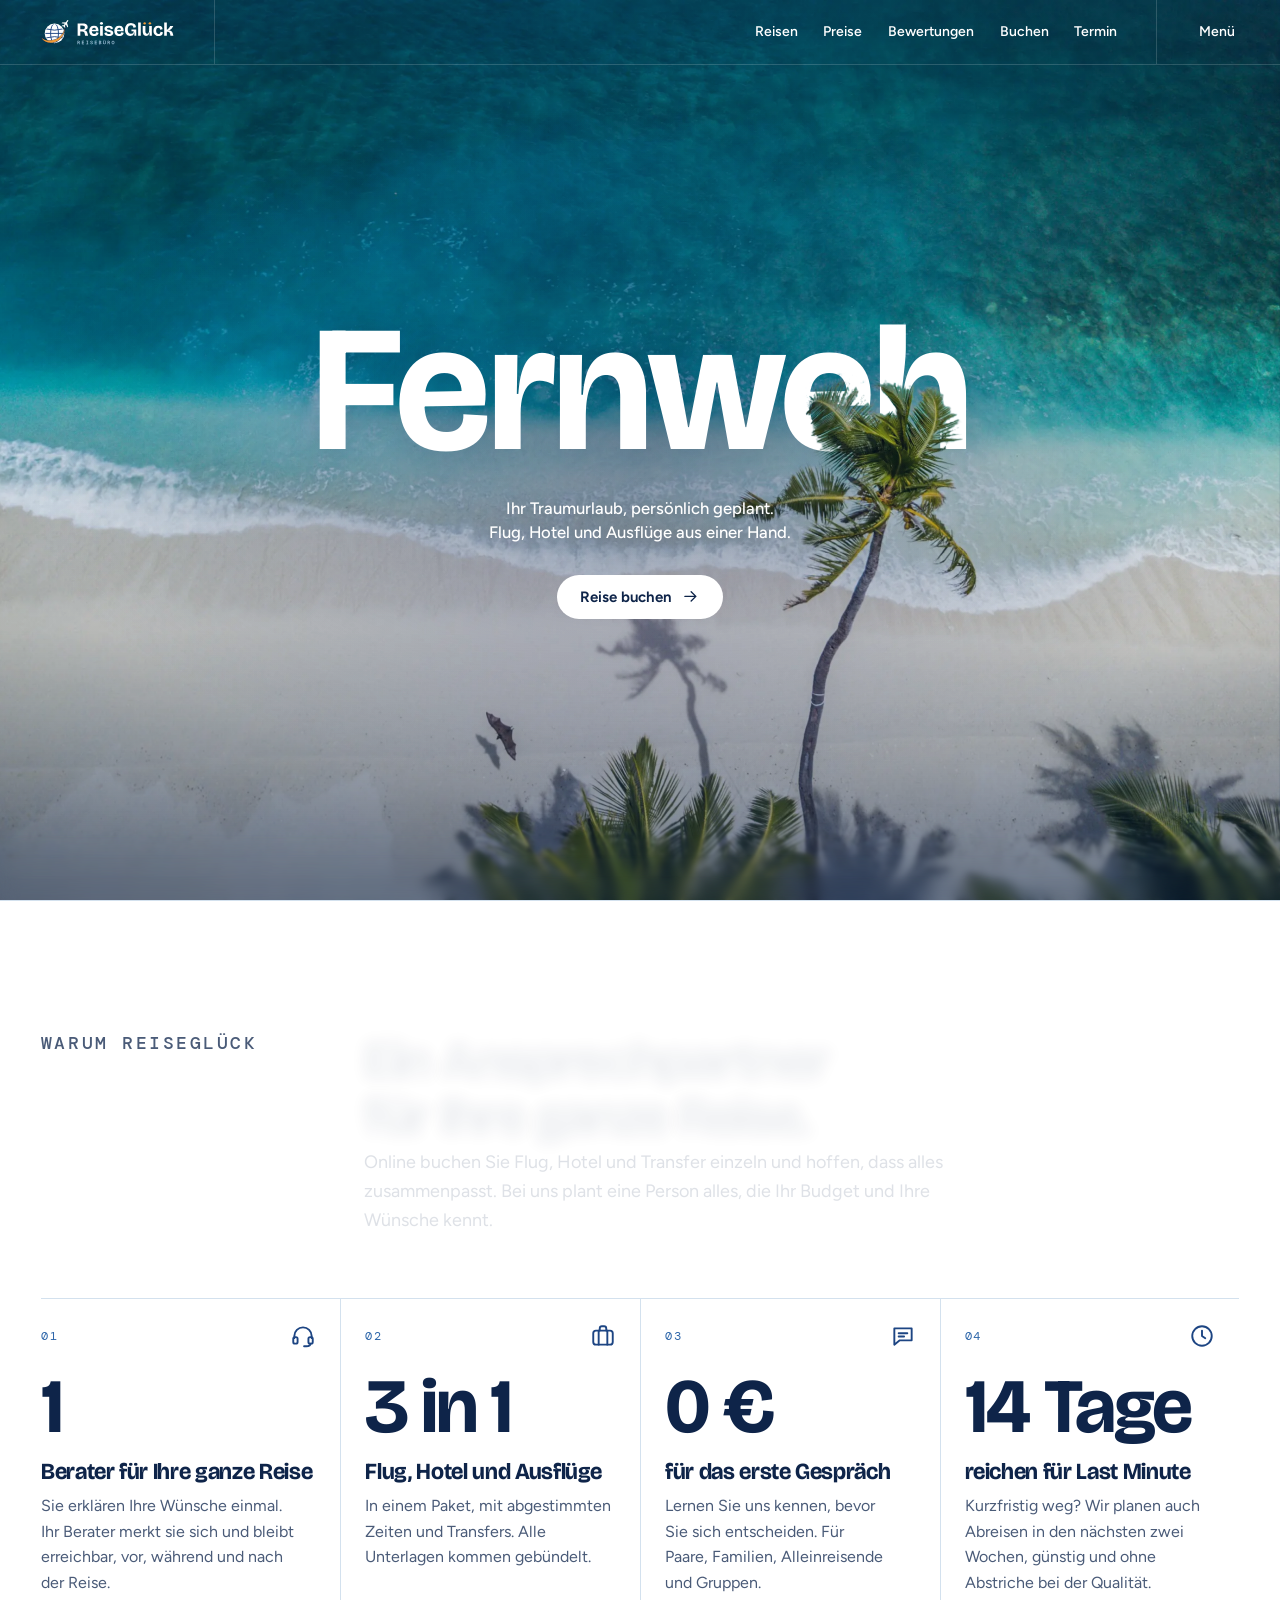
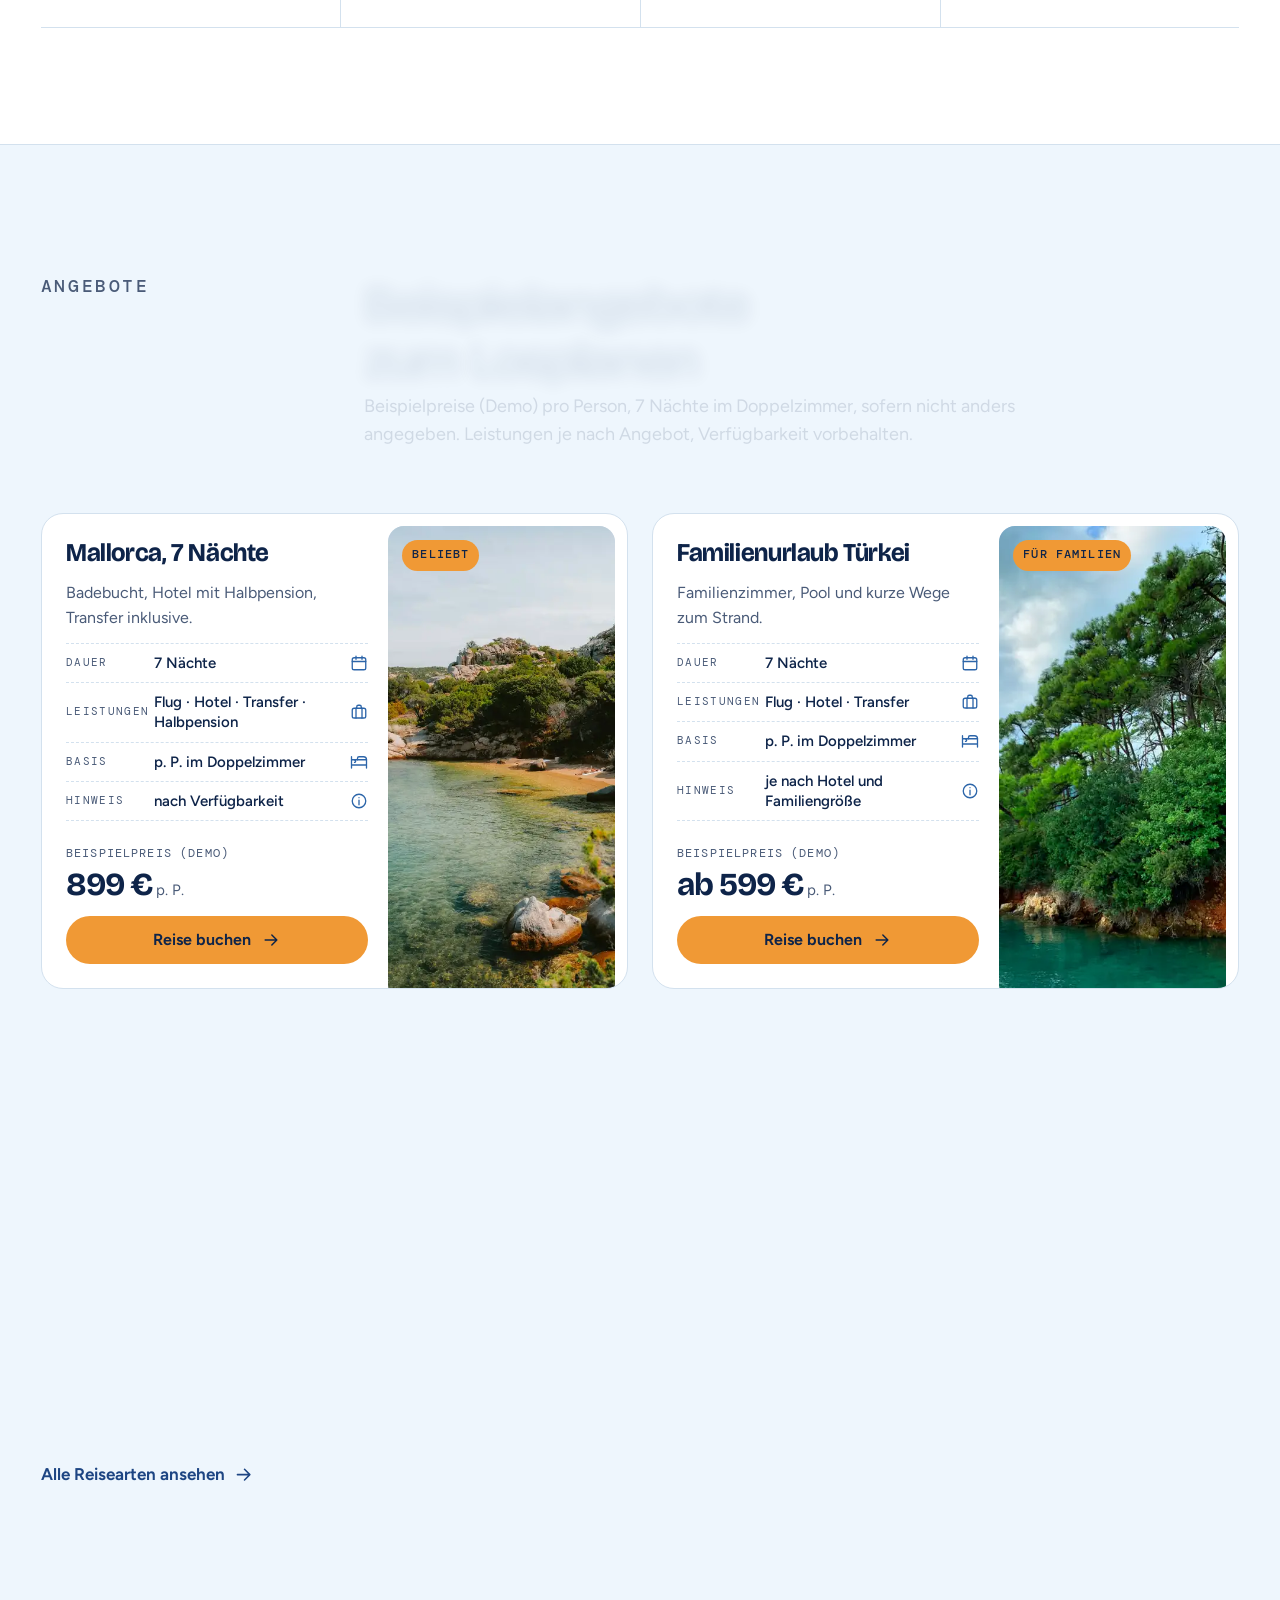
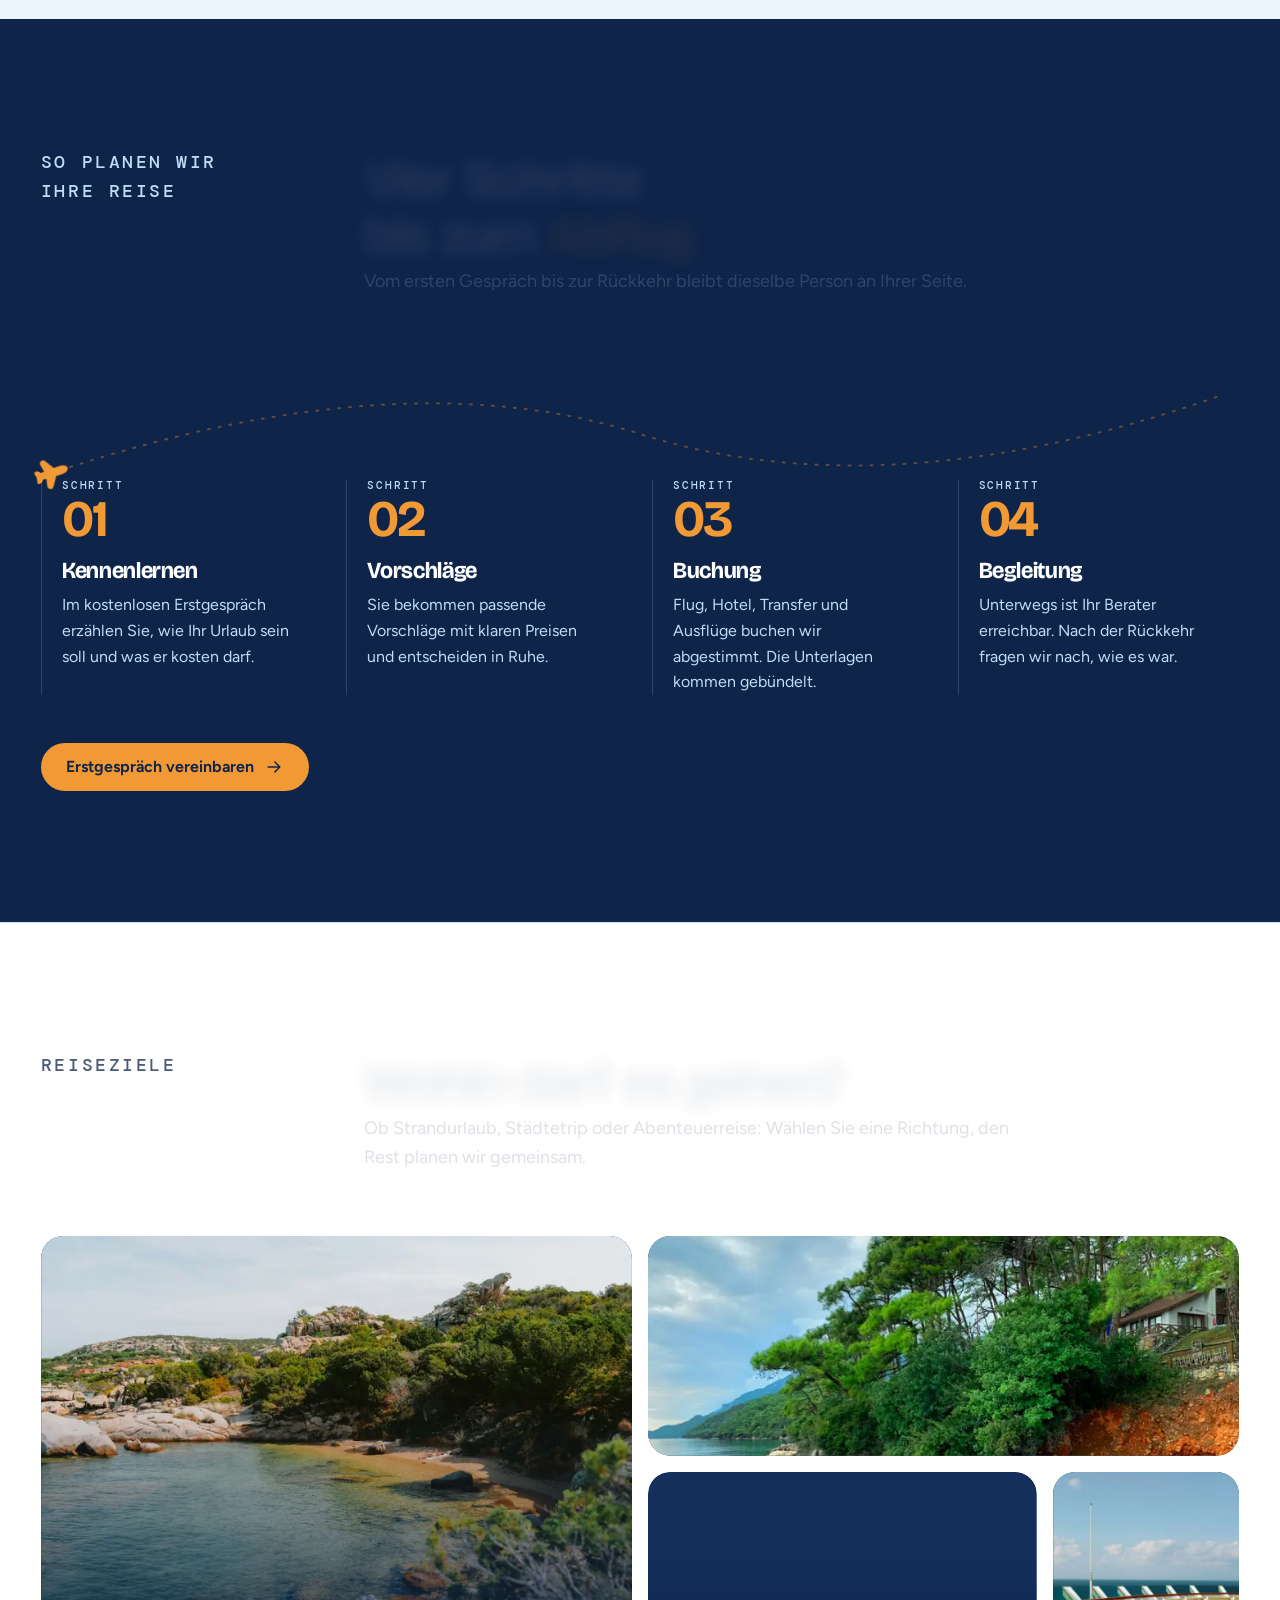
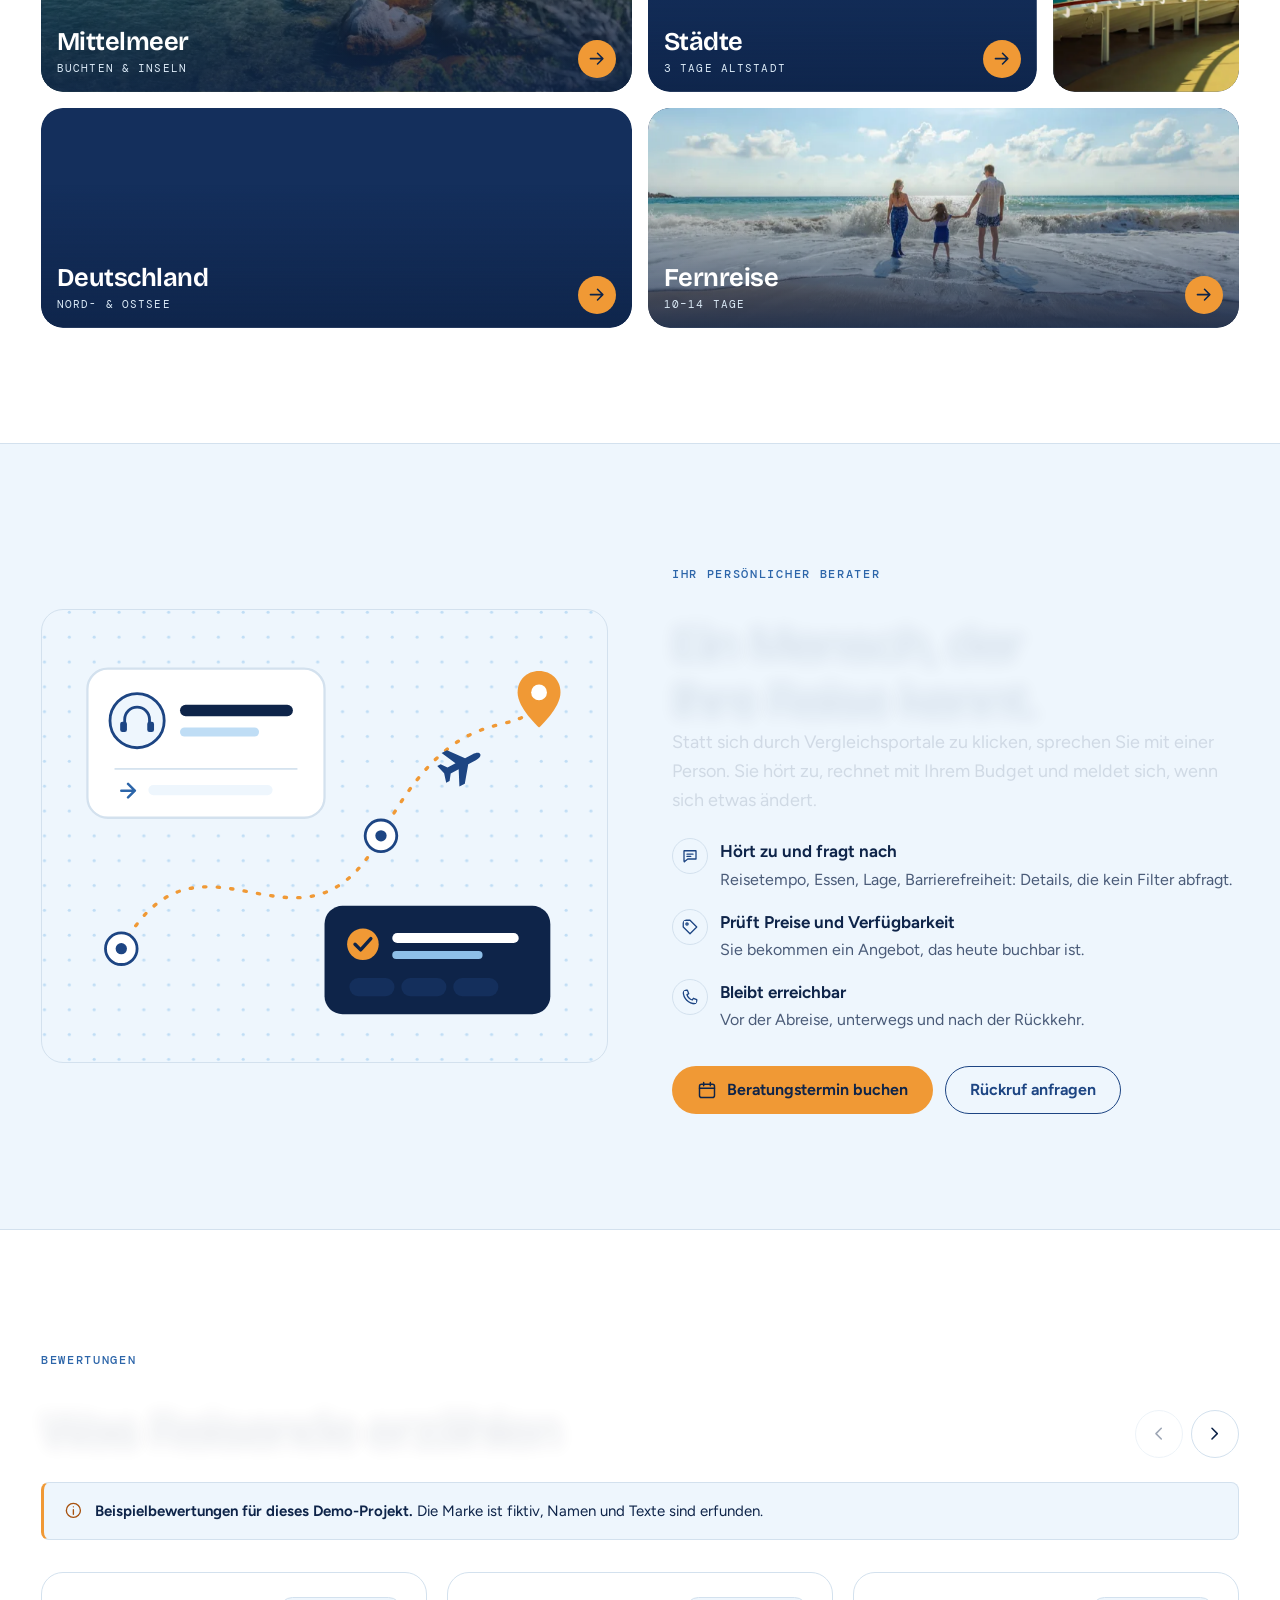
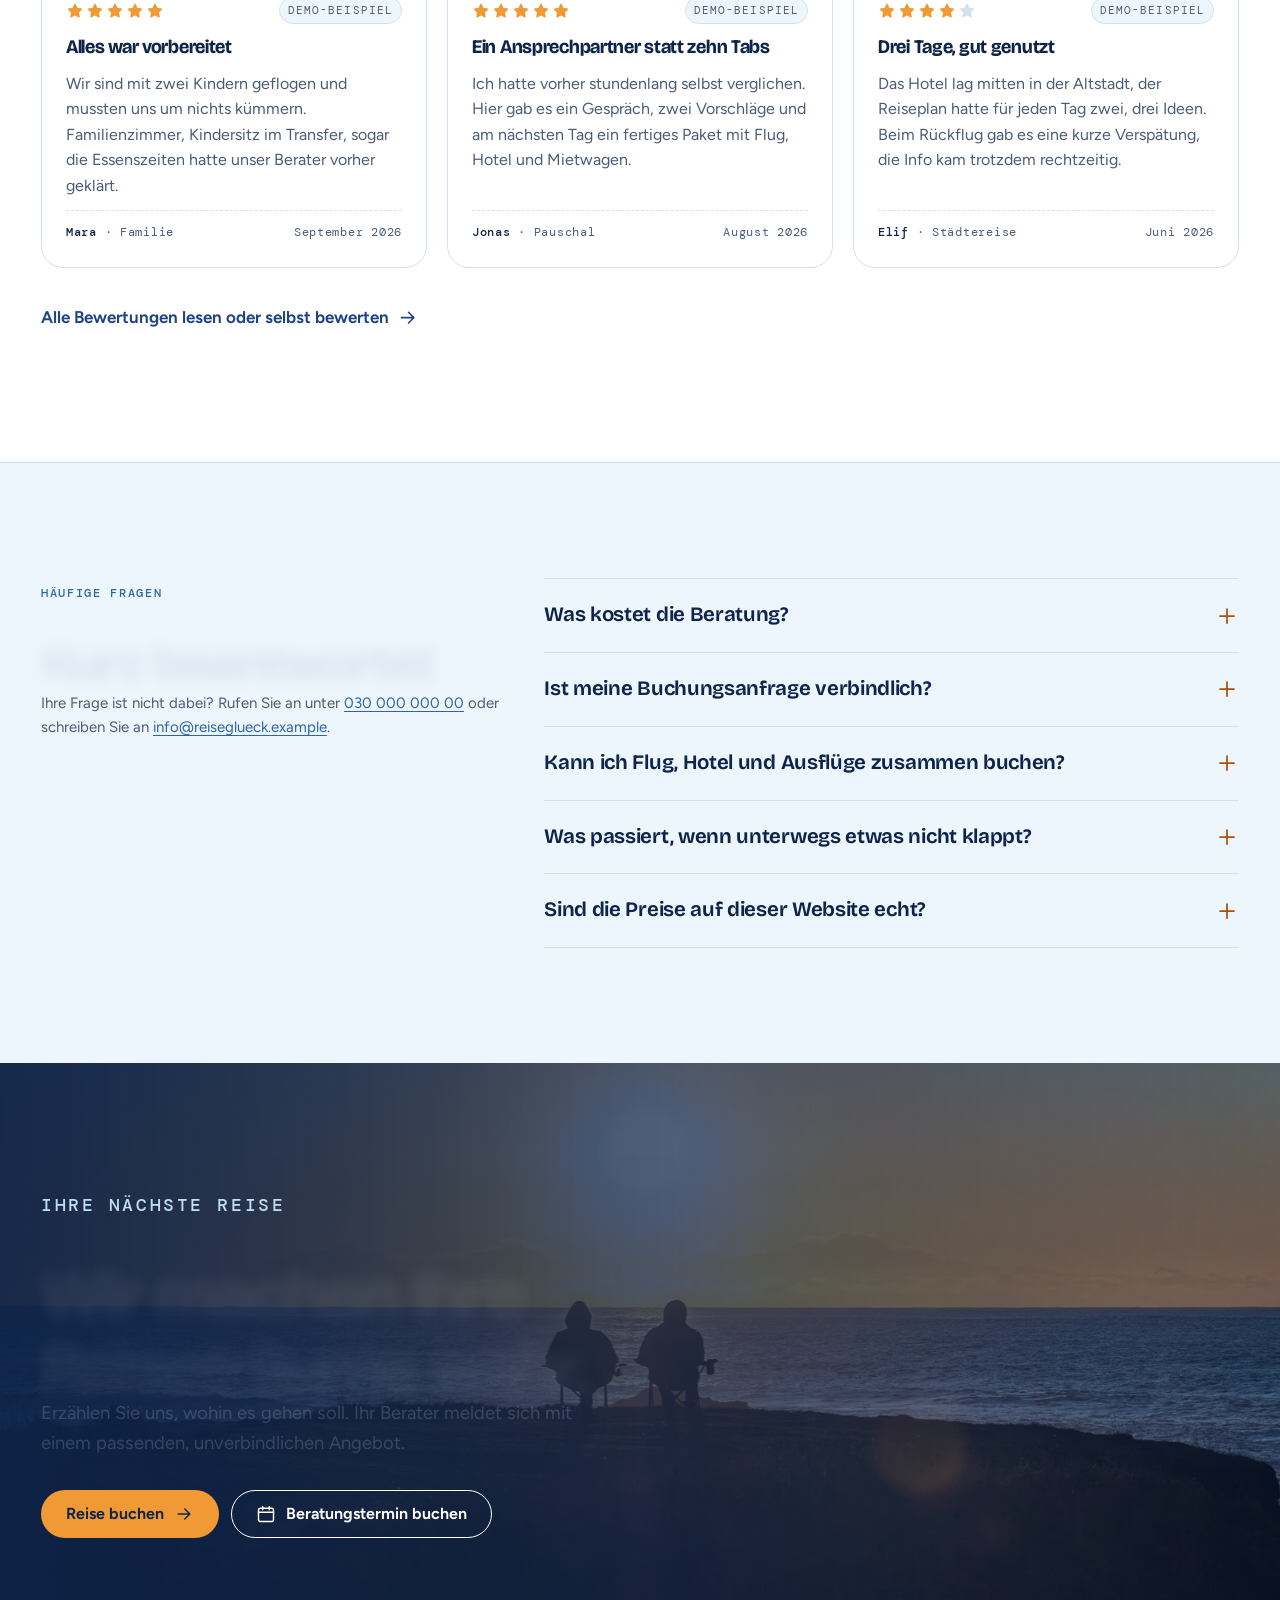
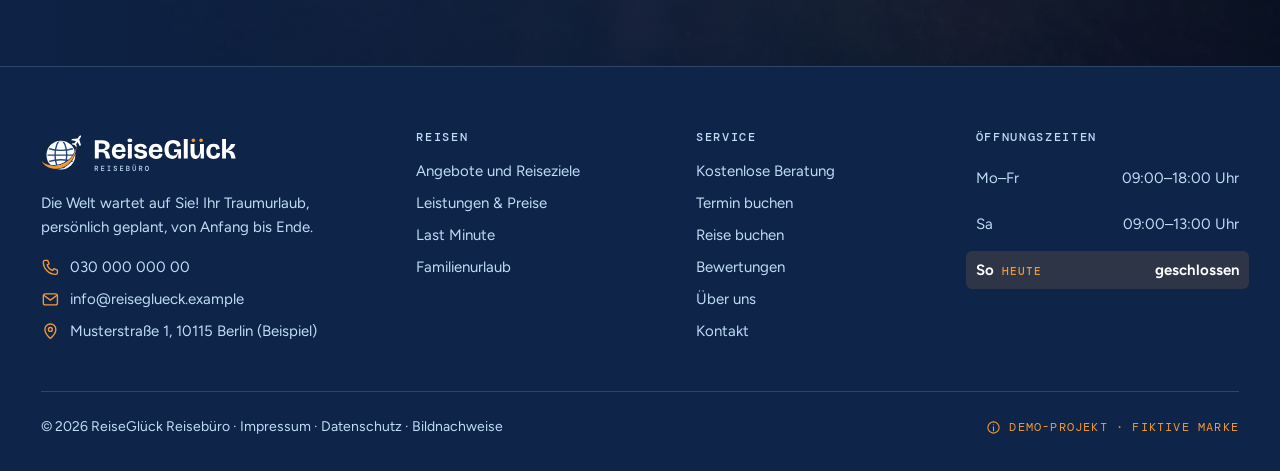
==== index.html @ 5abe1759 "Sharper palm mask for the headline cut-out The palm mask from 05e7f56 is 1200 px and soft-edged, whi" ====
<!DOCTYPE html>
<html lang="de">
<head>
<meta charset="utf-8">
<meta name="viewport" content="width=device-width, initial-scale=1">
<title>ReiseGlück Reisebüro Berlin: Ihr Traumurlaub, persönlich geplant</title>
<meta name="description" content="Persönlich geplante Reisen aus Berlin: Pauschalreisen, Familienurlaub, Städtereisen und Kreuzfahrten mit einem festen Berater. Demo-Website eines fiktiven Reisebüros.">
<meta name="robots" content="noindex, nofollow">
<meta name="theme-color" content="#0E2449">
<meta property="og:type" content="website">
<meta property="og:locale" content="de_DE">
<meta property="og:site_name" content="ReiseGlück Reisebüro (Demo)">
<meta property="og:title" content="ReiseGlück Reisebüro Berlin: Ihr Traumurlaub, persönlich geplant">
<meta property="og:description" content="Persönlich geplante Reisen aus Berlin: Pauschalreisen, Familienurlaub, Städtereisen und Kreuzfahrten mit einem festen Berater. Demo-Website eines fiktiven Reisebüros.">
<link rel="icon" href="favicon.ico" sizes="any">
<link rel="icon" href="favicon.svg" type="image/svg+xml">
<link rel="apple-touch-icon" href="apple-touch-icon.png">
<link rel="preload" href="assets/fonts/bricolage-latin.woff2" as="font" type="font/woff2" crossorigin>
<link rel="preload" href="assets/fonts/figtree-latin.woff2" as="font" type="font/woff2" crossorigin>
<link rel="preload" as="image" href="assets/img/strand-palmen-1200.webp" imagesrcset="assets/img/strand-palmen-1200.webp 1200w, assets/img/strand-palmen-2400.webp 2400w" imagesizes="100vw" fetchpriority="high">
<link rel="stylesheet" href="assets/css/style.css?v=27">
<link rel="stylesheet" href="assets/css/loader.css?v=2">
<script>try{if(!matchMedia("(prefers-reduced-motion: reduce)").matches&&!sessionStorage.getItem("rg-intro")&&!location.hash)document.documentElement.className+=" intro intro-run"}catch(e){}</script>
<script type="application/ld+json">
{
  "@context": "https://schema.org",
  "@type": "TravelAgency",
  "name": "ReiseGlück Reisebüro",
  "slogan": "Die Welt wartet auf Sie!",
  "description": "Fiktives Reisebüro (Demo-Projekt): persönlich geplante Pauschalreisen, Familienurlaub, Städtereisen und Kreuzfahrten mit festem Berater.",
  "telephone": "+49 30 000 000 00",
  "email": "info@reiseglueck.example",
  "priceRange": "€€",
  "address": { "@type": "PostalAddress", "streetAddress": "Musterstraße 1", "postalCode": "10115", "addressLocality": "Berlin", "addressCountry": "DE" },
  "openingHoursSpecification": [
    { "@type": "OpeningHoursSpecification", "dayOfWeek": ["Monday","Tuesday","Wednesday","Thursday","Friday"], "opens": "09:00", "closes": "18:00" },
    { "@type": "OpeningHoursSpecification", "dayOfWeek": "Saturday", "opens": "09:00", "closes": "13:00" }
  ],
  "areaServed": "DE"
}
</script>
</head>
<body class="has-hero">
<div class="intro-loader" role="status" aria-label="Seite wird geladen">
  <span class="vh">Seite wird geladen</span>
  <div class="intro-water" data-water-title aria-hidden="true"><p class="intro-text" data-water-text>Fernweh</p></div>
  <p class="word" aria-hidden="true">ReiseGlück</p>
</div>
<a class="skip" href="#main">Zum Inhalt springen</a>
<header class="site-header">
  <div class="frame">
    <a class="brand" href="index.html" aria-label="ReiseGlück Reisebüro, zur Startseite">
      <img class="logo-dark" src="assets/logo/logo.svg" alt="" width="176" height="40">
      <img class="logo-white" src="assets/logo/logo-white.svg" alt="" width="176" height="40">
    </a>
    <nav class="nav-main" aria-label="Hauptnavigation">
        <a href="reisen.html">Reisen</a>
        <a href="preise.html">Preise</a>
        <a href="bewertungen.html">Bewertungen</a>
        <a href="buchen.html">Buchen</a>
        <a href="termin.html">Termin</a>
    </nav>
    <div class="header-actions">
      <button class="menu-btn" type="button" data-menu-open aria-expanded="false" aria-controls="drawer"><span class="menu-label">Menü</span></button>
    </div>
  </div>
</header>
<div class="drawer on-dark" id="drawer" hidden>
  <div class="drawer-backdrop" data-menu-close></div>
  <div class="drawer-panel" role="dialog" aria-modal="true" aria-label="Menü" data-lenis-prevent>
    <div class="drawer-top">
      <img src="assets/logo/logo-white.svg" alt="ReiseGlück Reisebüro" width="158" height="36">
      <button class="menu-btn" type="button" data-menu-close><svg class="i" aria-hidden="true"><use href="assets/icons.svg#close"/></svg><span class="menu-label">Schließen</span></button>
    </div>
    <nav aria-label="Alle Seiten">
      <ol>
          <li><a href="index.html" aria-current="page">Start</a></li>
          <li><a href="reisen.html">Reisen</a></li>
          <li><a href="preise.html">Leistungen & Preise</a></li>
          <li><a href="buchen.html">Reise buchen</a></li>
          <li><a href="bewertungen.html">Bewertungen</a></li>
          <li><a href="beratung.html">Beratung & Anfrage</a></li>
          <li><a href="termin.html">Termin buchen</a></li>
          <li><a href="ueber-uns.html">Über uns</a></li>
          <li><a href="kontakt.html">Kontakt</a></li>
      </ol>
    </nav>
    <div class="drawer-foot">
      <p><a class="btn btn-block" href="buchen.html">Reise buchen</a></p>
      <p>Lieber erst reden? <a href="termin.html">Beratungstermin buchen</a><br><a href="tel:+493000000000">030 000 000 00</a></p>
    </div>
  </div>
</div>
<main id="main">
<section class="hero" aria-labelledby="hero-title">
  <div class="hero-media">
    <img src="assets/img/strand-palmen-1200.webp" srcset="assets/img/strand-palmen-1200.webp 1200w, assets/img/strand-palmen-2400.webp 2400w" sizes="100vw" width="2400" height="1656" alt="Palmenstrand mit türkisem Meer, von oben fotografiert" fetchpriority="high" decoding="async">
  </div>
  <div class="frame hero-content">
    <div class="wave-title">
      <h1 id="hero-title">Fernweh</h1>
    </div>
    <p class="hero-lead" data-hero style="--d:9">Ihr Traumurlaub, persönlich geplant.<br> Flug, Hotel und Ausflüge aus einer Hand.</p>
    <div class="hero-ctas" data-hero style="--d:10">
      <a class="btn btn-white" href="buchen.html">Reise buchen <svg class="i i-arrow" aria-hidden="true"><use href="assets/icons.svg#arrow"/></svg></a>
    </div>
  </div>
  <div class="hero-palm" aria-hidden="true"><div class="hero-palm-media"><div class="hero-palm-zoom">
    <img src="assets/img/strand-palmen-1200.webp" srcset="assets/img/strand-palmen-1200.webp 1200w, assets/img/strand-palmen-2400.webp 2400w" sizes="100vw" width="2400" height="1656" alt="" decoding="async">
  </div></div></div>
</section>

<section class="section ruled" aria-labelledby="why-title">
  <div class="frame">
    <div class="sec-head split">
      <div>
        <p class="label">Warum ReiseGlück</p>
        <h2 id="why-title" data-reveal>Ein Ansprechpartner für Ihre ganze Reise.</h2>
      </div>
      <p data-reveal style="--d:1">Online buchen Sie Flug, Hotel und Transfer einzeln und hoffen, dass alles zusammenpasst. Bei uns plant eine Person alles, die Ihr Budget und Ihre Wünsche kennt.</p>
    </div>
    <ul class="stats">
      <li class="stat" data-reveal style="--d:0">
        <div class="stat-top"><span class="mono">01</span><svg class="i" aria-hidden="true"><use href="assets/icons.svg#headset"/></svg></div>
        <p class="stat-fig">1</p>
        <h3>Berater für Ihre ganze Reise</h3>
        <p>Sie erklären Ihre Wünsche einmal. Ihr Berater merkt sie sich und bleibt erreichbar, vor, während und nach der Reise.</p>
      </li>
      <li class="stat" data-reveal style="--d:1">
        <div class="stat-top"><span class="mono">02</span><svg class="i" aria-hidden="true"><use href="assets/icons.svg#suitcase"/></svg></div>
        <p class="stat-fig">3 in 1</p>
        <h3>Flug, Hotel und Ausflüge</h3>
        <p>In einem Paket, mit abgestimmten Zeiten und Transfers. Alle Unterlagen kommen gebündelt.</p>
      </li>
      <li class="stat" data-reveal style="--d:2">
        <div class="stat-top"><span class="mono">03</span><svg class="i" aria-hidden="true"><use href="assets/icons.svg#chat"/></svg></div>
        <p class="stat-fig">0 €</p>
        <h3>für das erste Gespräch</h3>
        <p>Lernen Sie uns kennen, bevor Sie sich entscheiden. Für Paare, Familien, Alleinreisende und Gruppen.</p>
      </li>
      <li class="stat" data-reveal style="--d:3">
        <div class="stat-top"><span class="mono">04</span><svg class="i" aria-hidden="true"><use href="assets/icons.svg#clock"/></svg></div>
        <p class="stat-fig">14 Tage</p>
        <h3>reichen für Last Minute</h3>
        <p>Kurzfristig weg? Wir planen auch Abreisen in den nächsten zwei Wochen, günstig und ohne Abstriche bei der Qualität.</p>
      </li>
    </ul>
  </div>
</section>

<section class="section ruled tint" aria-labelledby="offers-title">
  <div class="frame">
    <div class="sec-head split">
      <div>
        <p class="label">Angebote</p>
        <h2 id="offers-title" data-reveal>Beispielangebote zum Losplanen</h2>
      </div>
      <p data-reveal style="--d:1">Beispielpreise (Demo) pro Person, 7 Nächte im Doppelzimmer, sofern nicht anders angegeben. Leistungen je nach Angebot, Verfügbarkeit vorbehalten.</p>
    </div>
    <div class="cards featured" data-cards="mallorca, tuerkei-familie, lastminute, staedtereise"></div>
    <noscript><p class="note">Die Angebote werden mit JavaScript geladen. Alle Preise finden Sie auch unter <a href="preise.html">Leistungen &amp; Preise</a>.</p></noscript>
    <p class="mt-8"><a class="link-arrow" href="reisen.html">Alle Reisearten ansehen <svg class="i" aria-hidden="true"><use href="assets/icons.svg#arrow"/></svg></a></p>
  </div>
</section>

<section class="section ruled on-dark" aria-labelledby="process-title">
  <div class="frame">
    <div class="sec-head split">
      <div>
        <p class="label">So planen wir Ihre Reise</p>
        <h2 id="process-title" data-reveal>Vier Schritte bis zum <span class="k">Abflug</span></h2>
      </div>
      <p data-reveal style="--d:1">Vom ersten Gespräch bis zur Rückkehr bleibt dieselbe Person an Ihrer Seite.</p>
    </div>
    <div class="process" data-route>
      <svg class="route-svg" aria-hidden="true" focusable="false" preserveAspectRatio="none"><path class="route-base" d=""/><path class="route-draw" d=""/></svg>
      <svg class="route-plane i i-fill" aria-hidden="true" focusable="false"><use href="assets/icons.svg#plane"/></svg>
      <ol class="steps">
        <li class="step" data-reveal style="--d:0"><span class="step-no"><small>Schritt</small>01</span><h3>Kennenlernen</h3><p>Im kostenlosen Erstgespräch erzählen Sie, wie Ihr Urlaub sein soll und was er kosten darf.</p></li>
        <li class="step" data-reveal style="--d:1"><span class="step-no"><small>Schritt</small>02</span><h3>Vorschläge</h3><p>Sie bekommen passende Vorschläge mit klaren Preisen und entscheiden in Ruhe.</p></li>
        <li class="step" data-reveal style="--d:2"><span class="step-no"><small>Schritt</small>03</span><h3>Buchung</h3><p>Flug, Hotel, Transfer und Ausflüge buchen wir abgestimmt. Die Unterlagen kommen gebündelt.</p></li>
        <li class="step" data-reveal style="--d:3"><span class="step-no"><small>Schritt</small>04</span><h3>Begleitung</h3><p>Unterwegs ist Ihr Berater erreichbar. Nach der Rückkehr fragen wir nach, wie es war.</p></li>
      </ol>
    </div>
    <p class="mt-12"><a class="btn" href="termin.html">Erstgespräch vereinbaren <svg class="i i-arrow" aria-hidden="true"><use href="assets/icons.svg#arrow"/></svg></a></p>
  </div>
</section>

<section class="section ruled" aria-labelledby="dest-title">
  <div class="frame">
    <div class="sec-head split">
      <div>
        <p class="label">Reiseziele</p>
        <h2 id="dest-title" data-reveal>Wohin darf es gehen?</h2>
      </div>
      <p data-reveal style="--d:1">Ob Strandurlaub, Städtetrip oder Abenteuerreise: Wählen Sie eine Richtung, den Rest planen wir gemeinsam.</p>
    </div>
    <div class="dest-grid">
      <a class="dest" href="reise.html?id=mallorca" data-reveal style="--d:0"><img src="assets/img/bucht-mittelmeer-1200.webp" width="1200" height="800" alt="" loading="lazy" decoding="async"><span class="dest-text"><span><strong>Mittelmeer</strong><small>Buchten &amp; Inseln</small></span><span class="dest-go" aria-hidden="true"><svg class="i"><use href="assets/icons.svg#arrow"/></svg></span></span></a>
      <a class="dest" href="reise.html?id=tuerkei-familie" data-reveal style="--d:1"><img src="assets/img/kueste-tuerkei-800.webp" width="800" height="659" alt="" loading="lazy" decoding="async"><span class="dest-text"><span><strong>Türkei</strong><small>Familienurlaub</small></span><span class="dest-go" aria-hidden="true"><svg class="i"><use href="assets/icons.svg#arrow"/></svg></span></span></a>
      <a class="dest" href="reise.html?id=staedtereise" data-reveal style="--d:2"><img src="assets/img/altstadt-gasse-800.webp" width="800" height="533" alt="" loading="lazy" decoding="async"><span class="dest-text"><span><strong>Städte</strong><small>3 Tage Altstadt</small></span><span class="dest-go" aria-hidden="true"><svg class="i"><use href="assets/icons.svg#arrow"/></svg></span></span></a>
      <a class="dest" href="reise.html?id=kreuzfahrt" data-reveal style="--d:3"><img src="assets/img/kreuzfahrt-deck-800.webp" width="800" height="642" alt="" loading="lazy" decoding="async"><span class="dest-text"><span><strong>Kreuzfahrt</strong><small>7 Nächte</small></span><span class="dest-go" aria-hidden="true"><svg class="i"><use href="assets/icons.svg#arrow"/></svg></span></span></a>
      <a class="dest" href="reise.html?id=deutschland" data-reveal style="--d:4"><img src="assets/img/strandkoerbe-800.webp" width="800" height="450" alt="" loading="lazy" decoding="async"><span class="dest-text"><span><strong>Deutschland</strong><small>Nord- &amp; Ostsee</small></span><span class="dest-go" aria-hidden="true"><svg class="i"><use href="assets/icons.svg#arrow"/></svg></span></span></a>
      <a class="dest" href="reise.html?id=fernreise" data-reveal style="--d:5"><img src="assets/img/familie-strand-800.webp" width="800" height="533" alt="" loading="lazy" decoding="async"><span class="dest-text"><span><strong>Fernreise</strong><small>10–14 Tage</small></span><span class="dest-go" aria-hidden="true"><svg class="i"><use href="assets/icons.svg#arrow"/></svg></span></span></a>
    </div>
  </div>
</section>

<section class="section ruled tint" aria-labelledby="consult-title">
  <div class="frame consult">
    <div class="consult-art" data-reveal>
      <svg viewBox="0 0 500 400" role="img" aria-labelledby="consult-art-t">
        <title id="consult-art-t">Illustration: Ihr persönlicher Berater plant eine Route mit Flug, Hotel und Ausflug</title>
        <defs><pattern id="dots" width="22" height="22" patternUnits="userSpaceOnUse"><circle cx="2" cy="2" r="1.4" fill="#BFDDF5"/></pattern></defs>
        <rect width="500" height="400" fill="url(#dots)"/>
        <path d="M70 300 C 140 170, 230 330, 300 200 S 420 120, 440 80" fill="none" stroke="#F09935" stroke-width="3" stroke-dasharray="2 10" stroke-linecap="round"/>
        <g transform="translate(70 300)"><circle r="14" fill="#fff" stroke="#1D4583" stroke-width="2.5"/><circle r="5" fill="#1D4583"/></g>
        <g transform="translate(300 200)"><circle r="14" fill="#fff" stroke="#1D4583" stroke-width="2.5"/><circle r="5" fill="#1D4583"/></g>
        <g transform="translate(440 80)"><path d="M0 -26c-11 0-19 8-19 19 0 14 19 31 19 31s19-17 19-31c0-11-8-19-19-19z" fill="#F09935"/><circle cy="-7" r="7" fill="#fff"/></g>
        <g transform="translate(372 136) rotate(-28)"><path d="M18 0C18-2 15.2-3 12-3H4.4L-6.4-16.8H-11.8L-5.2-3H-13.2L-17.2-8.4H-20.6L-18.2 0-20.6 8.4H-17.2L-13.2 3H-5.2L-11.8 16.8H-6.4L4.4 3H12C15.2 3 18 2 18 0Z" fill="#1D4583"/></g>
        <g transform="translate(40 52)">
          <rect width="210" height="132" rx="18" fill="#fff" stroke="#D3E1EE" stroke-width="2"/>
          <circle cx="44" cy="46" r="24" fill="#EEF6FD" stroke="#1D4583" stroke-width="2.5"/>
          <path d="M33 50v-5a11 11 0 0 1 22 0v5" fill="none" stroke="#1D4583" stroke-width="2.5" stroke-linecap="round"/>
          <rect x="29" y="47" width="6" height="9" rx="2" fill="#1D4583"/><rect x="53" y="47" width="6" height="9" rx="2" fill="#1D4583"/>
          <rect x="82" y="32" width="100" height="10" rx="5" fill="#0E2449"/>
          <rect x="82" y="52" width="70" height="8" rx="4" fill="#BFDDF5"/>
          <rect x="24" y="88" width="162" height="1.5" fill="#D3E1EE"/>
          <g fill="none" stroke="#2C65A9" stroke-width="2.2" stroke-linecap="round" stroke-linejoin="round">
            <path d="M30 108h10M36 102l6 6-6 6"/>
          </g>
          <rect x="54" y="103" width="110" height="9" rx="4.5" fill="#EEF6FD"/>
        </g>
        <g transform="translate(250 262)">
          <rect width="200" height="96" rx="16" fill="#0E2449"/>
          <circle cx="34" cy="34" r="14" fill="#F09935"/><path d="m27 34 5 5 9-10" fill="none" stroke="#0E2449" stroke-width="3" stroke-linecap="round" stroke-linejoin="round"/>
          <rect x="60" y="24" width="112" height="9" rx="4.5" fill="#fff"/>
          <rect x="60" y="40" width="80" height="7" rx="3.5" fill="#8EBFE8"/>
          <rect x="22" y="64" width="40" height="16" rx="8" fill="#142F5C"/><rect x="68" y="64" width="40" height="16" rx="8" fill="#142F5C"/><rect x="114" y="64" width="40" height="16" rx="8" fill="#142F5C"/>
        </g>
      </svg>
    </div>
    <div>
      <p class="label">Ihr persönlicher Berater</p>
      <h2 id="consult-title" data-reveal>Ein Mensch, der Ihre Reise kennt.</h2>
      <p class="lead" data-reveal style="--d:1">Statt sich durch Vergleichsportale zu klicken, sprechen Sie mit einer Person. Sie hört zu, rechnet mit Ihrem Budget und meldet sich, wenn sich etwas ändert.</p>
      <ul class="consult-list">
        <li data-reveal style="--d:1"><svg class="i" aria-hidden="true"><use href="assets/icons.svg#chat"/></svg><div><strong>Hört zu und fragt nach</strong><span>Reisetempo, Essen, Lage, Barrierefreiheit: Details, die kein Filter abfragt.</span></div></li>
        <li data-reveal style="--d:2"><svg class="i" aria-hidden="true"><use href="assets/icons.svg#tag"/></svg><div><strong>Prüft Preise und Verfügbarkeit</strong><span>Sie bekommen ein Angebot, das heute buchbar ist.</span></div></li>
        <li data-reveal style="--d:3"><svg class="i" aria-hidden="true"><use href="assets/icons.svg#phone"/></svg><div><strong>Bleibt erreichbar</strong><span>Vor der Abreise, unterwegs und nach der Rückkehr.</span></div></li>
      </ul>
      <div class="hero-ctas"><a class="btn" href="termin.html"><svg class="i" aria-hidden="true"><use href="assets/icons.svg#calendar"/></svg>Beratungstermin buchen</a><a class="btn btn-ghost" href="beratung.html">Rückruf anfragen</a></div>
    </div>
  </div>
</section>

<section class="section ruled" aria-labelledby="rv-title">
  <div class="frame">
    <div class="carousel" data-carousel>
      <div class="carousel-head">
        <div>
          <p class="label">Bewertungen</p>
          <h2 id="rv-title" data-reveal>Was Reisende erzählen</h2>
        </div>
        <div class="carousel-nav">
          <button class="icon-btn" type="button" data-prev aria-label="Vorherige Bewertungen" aria-controls="rv-highlights"><svg class="i" aria-hidden="true"><use href="assets/icons.svg#chev-l"/></svg></button>
          <button class="icon-btn" type="button" data-next aria-label="Nächste Bewertungen" aria-controls="rv-highlights"><svg class="i" aria-hidden="true"><use href="assets/icons.svg#chev-r"/></svg></button>
        </div>
      </div>
      <div class="demo-note"><svg class="i" aria-hidden="true"><use href="assets/icons.svg#info"/></svg><p><strong>Beispielbewertungen für dieses Demo-Projekt.</strong> Die Marke ist fiktiv, Namen und Texte sind erfunden.</p></div>
      <div class="carousel-track" id="rv-highlights" role="region" aria-label="Hervorgehobene Bewertungen" tabindex="0" data-review-highlights></div>
    </div>
    <p class="mt-8"><a class="link-arrow" href="bewertungen.html">Alle Bewertungen lesen oder selbst bewerten <svg class="i" aria-hidden="true"><use href="assets/icons.svg#arrow"/></svg></a></p>
  </div>
</section>

<section class="section ruled tint" aria-labelledby="faq-title">
  <div class="frame faq-wrap">
    <div>
      <p class="label">Häufige Fragen</p>
      <h2 id="faq-title" data-reveal>Kurz beantwortet</h2>
      <p class="note">Ihre Frage ist nicht dabei? Rufen Sie an unter <a href="tel:+493000000000">030 000 000 00</a> oder schreiben Sie an <a href="mailto:info@reiseglueck.example">info@reiseglueck.example</a>.</p>
    </div>
    <div class="faq">
      <details><summary>Was kostet die Beratung?<svg class="i" aria-hidden="true"><use href="assets/icons.svg#plus"/></svg></summary><div class="faq-a"><p>Das erste Gespräch ist kostenlos und unverbindlich. Einen festen Termin bei Lena oder Jonas buchen Sie direkt im <a href="termin.html">Terminkalender</a>. Für weitere Services wie eine individuelle Reiseplanung gibt es feste Pauschalen, die Sie unter <a href="preise.html">Leistungen &amp; Preise</a> finden.</p></div></details>
      <details><summary>Ist meine Buchungsanfrage verbindlich?<svg class="i" aria-hidden="true"><use href="assets/icons.svg#plus"/></svg></summary><div class="faq-a"><p>Nein. Sie senden eine unverbindliche Anfrage. Ihr Berater prüft Verfügbarkeit und Preis und schickt Ihnen ein Angebot. Gebucht wird erst, wenn Sie dieses Angebot bestätigen.</p></div></details>
      <details><summary>Kann ich Flug, Hotel und Ausflüge zusammen buchen?<svg class="i" aria-hidden="true"><use href="assets/icons.svg#plus"/></svg></summary><div class="faq-a"><p>Ja. Wir stellen Flug, Hotel, Transfer und Aktivitäten als Paket zusammen. Einzelne Bausteine wie nur einen Flug oder nur ein Hotel buchen wir ebenfalls.</p></div></details>
      <details><summary>Was passiert, wenn unterwegs etwas nicht klappt?<svg class="i" aria-hidden="true"><use href="assets/icons.svg#plus"/></svg></summary><div class="faq-a"><p>Sie rufen Ihren Berater an. Er kennt Ihre Buchung und kümmert sich um Umbuchung, Transfer oder Hotelwechsel.</p></div></details>
      <details><summary>Sind die Preise auf dieser Website echt?<svg class="i" aria-hidden="true"><use href="assets/icons.svg#plus"/></svg></summary><div class="faq-a"><p>Nein. Dies ist ein Demo-Projekt mit einer fiktiven Marke. Alle Preise sind Beispielpreise, und Anfragen werden nicht gesendet.</p></div></details>
    </div>
  </div>
</section>

<section class="cta-band on-dark" aria-labelledby="cta-title">
  <img src="assets/img/paar-sonnenuntergang-1600.webp" srcset="assets/img/paar-sonnenuntergang-800.webp 800w, assets/img/paar-sonnenuntergang-1600.webp 1600w" sizes="100vw" width="1600" height="1067" alt="" loading="lazy" decoding="async">
  <div class="frame">
    <p class="label">Ihre nächste Reise</p>
    <h2 id="cta-title" data-reveal>Wir machen Ihre Reiseträume wahr.</h2>
    <p data-reveal style="--d:1">Erzählen Sie uns, wohin es gehen soll. Ihr Berater meldet sich mit einem passenden, unverbindlichen Angebot.</p>
    <div class="hero-ctas" data-reveal style="--d:2">
      <a class="btn" href="buchen.html">Reise buchen <svg class="i i-arrow" aria-hidden="true"><use href="assets/icons.svg#arrow"/></svg></a>
      <a class="btn btn-ghost" href="termin.html"><svg class="i" aria-hidden="true"><use href="assets/icons.svg#calendar"/></svg>Beratungstermin buchen</a>
    </div>
  </div>
</section>
</main>
<footer class="site-footer on-dark">
  <div class="frame">
    <div class="foot-grid">
      <div class="foot-brand">
        <img src="assets/logo/logo-white.svg" alt="ReiseGlück Reisebüro" width="194" height="44" loading="lazy">
        <p>Die Welt wartet auf Sie! Ihr Traumurlaub, persönlich geplant, von Anfang bis Ende.</p>
        <ul class="contact-lines">
          <li><svg class="i" aria-hidden="true"><use href="assets/icons.svg#phone"/></svg><a href="tel:+493000000000">030 000 000 00</a></li>
          <li><svg class="i" aria-hidden="true"><use href="assets/icons.svg#mail"/></svg><a href="mailto:info@reiseglueck.example">info@reiseglueck.example</a></li>
          <li><svg class="i" aria-hidden="true"><use href="assets/icons.svg#pin"/></svg><span>Musterstraße 1, 10115 Berlin (Beispiel)</span></li>
        </ul>
      </div>
      <div>
        <h2>Reisen</h2>
        <ul>
          <li><a href="reisen.html">Angebote und Reiseziele</a></li>
          <li><a href="preise.html">Leistungen &amp; Preise</a></li>
          <li><a href="buchen.html?item=lastminute">Last Minute</a></li>
          <li><a href="buchen.html?item=familie">Familienurlaub</a></li>
        </ul>
      </div>
      <div>
        <h2>Service</h2>
        <ul>
          <li><a href="beratung.html">Kostenlose Beratung</a></li>
          <li><a href="termin.html">Termin buchen</a></li>
          <li><a href="buchen.html">Reise buchen</a></li>
          <li><a href="bewertungen.html">Bewertungen</a></li>
          <li><a href="ueber-uns.html">Über uns</a></li>
          <li><a href="kontakt.html">Kontakt</a></li>
        </ul>
      </div>
      <div>
        <h2>Öffnungszeiten</h2>
        <ul class="hours">
  <li data-day="1,2,3,4,5"><span class="day">Mo–Fr</span><span>09:00–18:00 Uhr</span></li>
  <li data-day="6"><span class="day">Sa</span><span>09:00–13:00 Uhr</span></li>
  <li data-day="0"><span class="day">So</span><span>geschlossen</span></li>
</ul>
      </div>
    </div>
    <div class="foot-bottom">
      <span>© <span data-year>2026</span> ReiseGlück Reisebüro · <a href="impressum.html">Impressum</a> · <a href="datenschutz.html">Datenschutz</a> · <a href="bildnachweise.html">Bildnachweise</a></span>
      <span class="demo-flag"><svg class="i" aria-hidden="true"><use href="assets/icons.svg#info"/></svg>Demo-Projekt · fiktive Marke</span>
    </div>
  </div>
</footer>
<script src="assets/js/vendor/lenis.min.js?v=23" defer></script>
<script src="data/offers.js?v=23" defer></script>
<script src="data/reviews.js?v=23" defer></script>
<script src="assets/js/site.js?v=24" defer></script>
<script src="assets/js/reviews.js?v=23" defer></script>
<script src="assets/js/water-title.js?v=31" defer></script>
<script src="assets/js/loader.js?v=2" defer></script>
<script src="assets/js/hero-palm.js?v=1" defer></script>
<script src="assets/js/motion.js?v=24" defer></script>
</body>
</html>
---- assets/css/style.css ----
/* tastemaker stamp | ReiseGlück Reisebüro (Demo) | macro: long-scroll narrative + hairline grid frame
   | hero: H-fullbleed-display ("Horizont") | nav: minimal bar, 3 links + pill CTA + menu drawer
   | feature: icon-led fact grid | proof: demo review carousel | process: numbered 01–04 with flight route
   | palette: sampled from brand logo (navy #1D4583, sky #2C65A9, orange #F09935), contrast-checked
   | type: Bricolage Grotesque / Figtree / DM Mono (self-hosted) | signature: Flugroute & Bordkarte
   | critique: show 4, philosophy 4, hierarchy 4, specificity 4, restraint 4, variety 4 */

/* ---------- Fonts (self-hosted, SIL OFL) ---------- */
@font-face { font-family: "Bricolage Grotesque"; src: url("../fonts/bricolage-latin.woff2") format("woff2"); font-weight: 200 800; font-stretch: 75% 100%; font-display: swap; }
@font-face { font-family: "Figtree"; src: url("../fonts/figtree-latin.woff2") format("woff2"); font-weight: 300 900; font-display: swap; }
@font-face { font-family: "Figtree"; src: url("../fonts/figtree-italic-latin.woff2") format("woff2"); font-weight: 300 900; font-style: italic; font-display: swap; }
@font-face { font-family: "DM Mono"; src: url("../fonts/dmmono-400-latin.woff2") format("woff2"); font-weight: 400; font-display: swap; }
@font-face { font-family: "DM Mono"; src: url("../fonts/dmmono-500-latin.woff2") format("woff2"); font-weight: 500; font-display: swap; }

/* ---------- Tokens ---------- */
:root {
  --navy-900: #0E2449;
  --navy-800: #142F5C;
  --navy-700: #1D4583;
  --sky-600: #2C65A9;
  --sky-300: #8EBFE8;
  --sky-200: #BFDDF5;
  --sky-100: #DCEBF8;
  --sky-50:  #EEF6FD;
  --orange-400: #F09935;
  --orange-300: #F5B163;
  --orange-700: #A8520F;
  --ink: var(--navy-900);
  --muted: #4A5B78;
  --line: #D3E1EE;
  --line-dark: rgba(191, 221, 245, .18);
  --white: #fff;
  --error: #B42318;
  --ok: #1F7A4D;

  --f-display: "Bricolage Grotesque", "Figtree", system-ui, sans-serif;
  --f-body: "Figtree", system-ui, -apple-system, "Segoe UI", sans-serif;
  --f-mono: "DM Mono", ui-monospace, "SFMono-Regular", Consolas, monospace;

  --s-1: 4px; --s-2: 8px; --s-3: 12px; --s-4: 16px; --s-5: 20px; --s-6: 24px; --s-8: 32px;
  --s-10: 40px; --s-12: 48px; --s-16: 64px; --s-20: 80px; --s-24: 96px; --s-32: 128px;
  --gutter: clamp(16px, 3.2vw, 64px);
  /* full-bleed layout: content spans the whole viewport, readable line lengths come from ch-limits on text */
  --maxw: 100%;
  --r-sm: 8px; --r-md: 14px; --r-lg: 22px; --r-pill: 999px;
  --shadow-1: 0 1px 2px rgba(14, 36, 73, .06), 0 8px 24px rgba(14, 36, 73, .08);
  --shadow-2: 0 20px 50px rgba(14, 36, 73, .18);
  --ease-out: cubic-bezier(.2, .7, .2, 1);
  --ease-expo: cubic-bezier(.16, 1, .3, 1);
  --header-h: 64px;
  --c-lena: #2C65A9;
  --c-jonas: #E0861F;
}

/* ---------- Base ---------- */
*, *::before, *::after { box-sizing: border-box; }
html { -webkit-text-size-adjust: 100%; scroll-padding-top: calc(var(--header-h) + 16px); }
@media (prefers-reduced-motion: no-preference) { html:not(.lenis) { scroll-behavior: smooth; } }
/* Lenis smooth scrolling (assets/js/vendor/lenis.min.js) */
html.lenis, html.lenis body { height: auto; }
.lenis.lenis-smooth { scroll-behavior: auto !important; }
.lenis.lenis-smooth [data-lenis-prevent] { overscroll-behavior: contain; }
.lenis.lenis-stopped { overflow: clip; }
body { margin: 0; font-family: var(--f-body); font-size: 1.0625rem; line-height: 1.6; color: var(--ink); background: var(--white); text-rendering: optimizeLegibility; -webkit-font-smoothing: antialiased; overflow-x: hidden; }
img, svg { display: block; max-width: 100%; }
img { height: auto; }
a { color: var(--sky-600); text-underline-offset: .18em; text-decoration-thickness: 1px; }
a:hover { color: var(--navy-700); }
button, input, select, textarea { font: inherit; color: inherit; }
h1, h2, h3, h4 { font-family: var(--f-display); font-variation-settings: "opsz" 96; font-weight: 700; line-height: 1.04; letter-spacing: -.025em; margin: 0 0 var(--s-4); color: var(--navy-900); text-wrap: balance; }
h1 { font-size: clamp(2.6rem, 6.2vw, 5.4rem); }
h2 { font-size: clamp(2rem, 4.2vw, 3.6rem); }
h3 { font-size: clamp(1.25rem, 1.8vw, 1.5rem); letter-spacing: -.015em; line-height: 1.15; }
h4 { font-size: 1.125rem; letter-spacing: -.01em; }
p { margin: 0 0 var(--s-4); }
p, li { text-wrap: pretty; }
strong { font-weight: 650; }
ul, ol { padding-left: 1.2em; }
:focus-visible { outline: 3px solid var(--sky-600); outline-offset: 3px; border-radius: 4px; }
.on-dark :focus-visible, .on-dark:focus-visible { outline-color: var(--orange-300); }
::selection { background: var(--orange-300); color: var(--navy-900); }
[hidden] { display: none !important; }
.sr-only { position: absolute !important; width: 1px; height: 1px; padding: 0; margin: -1px; overflow: hidden; clip: rect(0 0 0 0); white-space: nowrap; border: 0; }
.skip { position: absolute; left: 12px; top: -60px; z-index: 200; background: var(--orange-400); color: var(--navy-900); padding: 10px 16px; border-radius: var(--r-pill); font-weight: 650; text-decoration: none; }
.skip:focus { top: 12px; }

/* icons */
.i { width: 1.25em; height: 1.25em; flex: none; fill: none; stroke: currentColor; stroke-width: 1.75; stroke-linecap: round; stroke-linejoin: round; }
.i-fill { fill: currentColor; }
.i-lg { width: 28px; height: 28px; }

/* ---------- Layout frame (hairline grid) ---------- */
.frame { max-width: var(--maxw); margin: 0 auto; padding-inline: var(--gutter); }
.ruled { position: relative; }
.section { padding-block: clamp(64px, 9vw, 128px); border-top: 1px solid var(--line); }
.section.tint { background: var(--sky-50); }
.section.on-dark { background: var(--navy-900); color: var(--sky-100); border-top-color: var(--navy-900); }
.on-dark h1, .on-dark h2, .on-dark h3, .on-dark h4 { color: var(--white); }
.on-dark a:not(.btn) { color: var(--sky-200); }
.on-dark a:not(.btn):hover { color: var(--white); }

.sec-head { display: grid; gap: var(--s-6); margin-bottom: clamp(32px, 5vw, 64px); }
@media (min-width: 900px) { .sec-head.split { grid-template-columns: 1.1fr .9fr; align-items: end; } }
/* editorial grid on wide screens: label in its own column, heading + intro to the right */
@media (min-width: 1100px) {
  .sec-head.split { grid-template-columns: minmax(200px, 1fr) 3fr; column-gap: var(--s-8); row-gap: var(--s-5); align-items: start; }
  .sec-head.split > div { display: contents; }
  .sec-head.split .label { grid-column: 1; grid-row: 1; margin: .7em 0 0; }
  .sec-head.split h2 { grid-column: 2; grid-row: 1; margin: 0; max-width: 18ch; }
  .sec-head.split > p { grid-column: 2; grid-row: 2; }
}
.sec-head p { color: var(--muted); font-size: 1.125rem; max-width: 56ch; margin: 0; }
.on-dark .sec-head p { color: var(--sky-200); }

/* mono label */
.label { display: inline-flex; align-items: center; gap: 10px; font-family: var(--f-mono); font-weight: 500; font-size: .75rem; letter-spacing: .14em; text-transform: uppercase; color: var(--sky-600); margin-bottom: var(--s-4); }
.on-dark .label, .hero .label, .page-hero .label { color: var(--sky-200); }
.mono { font-family: var(--f-mono); font-size: .8125rem; letter-spacing: .06em; }
.k { color: var(--orange-700); }
.on-dark .k, .hero .k, .page-hero .k { color: var(--orange-400); }
.lead { font-size: clamp(1.125rem, 1.4vw, 1.3rem); color: var(--muted); max-width: 60ch; }
.on-dark .lead { color: var(--sky-200); }
.note { font-size: .9375rem; color: var(--muted); }
.on-dark .note { color: var(--sky-200); }

/* ---------- Buttons ---------- */
.btn { --bg: var(--orange-400); --fg: var(--navy-900); display: inline-flex; align-items: center; justify-content: center; gap: 10px; min-height: 48px; padding: 12px 24px; border-radius: var(--r-pill); border: 1.5px solid transparent; background: var(--bg); color: var(--fg); font-weight: 650; font-size: 1rem; line-height: 1.2; text-decoration: none; cursor: pointer; transition: background-color .18s var(--ease-out), color .18s var(--ease-out), border-color .18s var(--ease-out), transform .12s var(--ease-out); }
.btn:hover { --bg: var(--orange-300); color: var(--fg); }
.btn:active { transform: scale(.97); }
.btn .i { transition: transform .2s var(--ease-out); }
@media (hover: hover) { .btn:hover .i-arrow { transform: translateX(3px); } }
.btn-ghost { --bg: transparent; --fg: var(--navy-700); border-color: currentColor; }
.btn-ghost:hover { --bg: var(--sky-50); }
.on-dark .btn-ghost, .hero .btn-ghost { --fg: var(--white); }
.on-dark .btn-ghost:hover, .hero .btn-ghost:hover { --bg: rgba(255, 255, 255, .1); }
.btn-navy { --bg: var(--navy-900); --fg: var(--white); }
.btn-navy:hover { --bg: var(--navy-700); }
.btn-sm { min-height: 40px; padding: 8px 18px; font-size: .9375rem; }
.btn-block { width: 100%; }
.btn[disabled] { opacity: .55; cursor: not-allowed; }
.link-arrow { display: inline-flex; align-items: center; gap: 8px; font-weight: 650; text-decoration: none; color: var(--navy-700); }
.link-arrow:hover { text-decoration: underline; }

/* ---------- Header ---------- */
.site-header { position: fixed; top: 0; left: 0; right: 0; z-index: 100; background: transparent; border-bottom: 1px solid rgba(14, 36, 73, .08); transition: background-color .35s var(--ease-out), border-color .35s var(--ease-out), backdrop-filter .35s var(--ease-out), -webkit-backdrop-filter .35s var(--ease-out); }
/* glass effect only once the page is scrolled */
.scrolled .site-header { background: rgba(255, 255, 255, .14); backdrop-filter: saturate(1.6) blur(14px); -webkit-backdrop-filter: saturate(1.6) blur(14px); }
/* slim bar: logo cell | nav (right) | menu cell, separated by hairline dividers */
.site-header .frame { display: flex; align-items: stretch; height: var(--header-h); }
.brand { display: inline-flex; align-items: center; flex: none; padding-right: clamp(20px, 3vw, 48px); border-right: 1px solid rgba(14, 36, 73, .1); }
.brand img { height: 30px; width: auto; }
.brand .logo-white { display: none; }
.nav-main { display: none; align-items: center; gap: clamp(20px, 2vw, 32px); }
.nav-main a { color: var(--navy-900); text-decoration: none; font-weight: 550; font-size: .875rem; position: relative; padding: 4px 0; }
.nav-main a::after { content: ""; position: absolute; left: 0; right: 0; bottom: 0; height: 1px; background: currentColor; transform: scaleX(0); transform-origin: left; transition: transform .25s var(--ease-out); }
@media (hover: hover) { .nav-main a:hover::after { transform: scaleX(1); } }
.nav-main a[aria-current="page"] { color: var(--orange-700); }
.header-actions { display: flex; align-items: center; margin-left: auto; padding-left: clamp(20px, 3vw, 48px); border-left: 1px solid rgba(14, 36, 73, .1); }
.menu-btn { display: inline-flex; align-items: center; min-height: 44px; padding: 0 4px; border: 0; background: transparent; cursor: pointer; font-weight: 550; font-size: .875rem; color: var(--navy-900); }
.menu-btn .i { width: 20px; height: 20px; }
@media (min-width: 980px) {
  .nav-main { display: flex; margin-left: auto; padding-right: clamp(24px, 3vw, 48px); }
  .header-actions { margin-left: 0; }
}
@media (max-width: 559px) {
  .brand img { height: 28px; }
  .dest-text small { letter-spacing: .04em; font-size: .64rem; }
}

/* transparent header over hero (Start) */
/* header tone: switches to white text over dark sections (set by site.js) */
.header-on-dark .site-header { border-bottom-color: rgba(255, 255, 255, .16); }
.scrolled.header-on-dark .site-header { background: rgba(14, 36, 73, .16); }
.header-on-dark .site-header .logo-dark { display: none; }
.header-on-dark .site-header .logo-white { display: block; }
.header-on-dark .site-header .nav-main a, .header-on-dark .site-header .menu-btn { color: var(--white); }
.header-on-dark .site-header .brand, .header-on-dark .site-header .header-actions { border-color: rgba(255, 255, 255, .16); }
.header-on-dark .site-header .nav-main a[aria-current="page"] { color: var(--orange-300); }
.header-on-dark .site-header :focus-visible { outline-color: var(--orange-300); }
.site-header .brand img { transition: opacity .2s var(--ease-out); }
/* first block of each page sits under the fixed header */
.page-hero { padding-top: var(--header-h); }
.detail { padding-top: calc(var(--header-h) + clamp(32px, 5vw, 56px)) !important; }

/* menu drawer */
.drawer { position: fixed; inset: 0; z-index: 150; display: none; }
.drawer.open { display: block; }
.drawer-backdrop { position: absolute; inset: 0; background: rgba(14, 36, 73, .5); }
.drawer-panel { position: absolute; top: 0; right: 0; bottom: 0; width: min(420px, 100%); background: var(--navy-900); color: var(--white); padding: var(--s-6) var(--gutter) var(--s-8); display: flex; flex-direction: column; overflow-y: auto; }
.drawer-top { display: flex; align-items: center; justify-content: space-between; margin-bottom: var(--s-8); }
.drawer-top img { height: 36px; width: auto; }
.drawer .menu-btn { color: var(--white); border-color: rgba(255, 255, 255, .35); }
.drawer nav ol { list-style: none; margin: 0; padding: 0; counter-reset: m; }
.drawer nav li { border-top: 1px solid var(--line-dark); counter-increment: m; }
.drawer nav li:last-child { border-bottom: 1px solid var(--line-dark); }
.drawer nav a { display: flex; align-items: baseline; gap: 16px; padding: 14px 0; color: var(--white); text-decoration: none; font-family: var(--f-display); font-size: 1.6rem; font-weight: 650; letter-spacing: -.02em; }
.drawer nav a::before { content: counter(m, decimal-leading-zero); font-family: var(--f-mono); font-size: .75rem; color: var(--sky-200); letter-spacing: .1em; font-weight: 500; }
.drawer nav a:hover, .drawer nav a[aria-current="page"] { color: var(--orange-400); }
.drawer-foot { margin-top: auto; padding-top: var(--s-8); color: var(--sky-200); font-size: .9375rem; }
.drawer-foot a { color: var(--white); }
@media (prefers-reduced-motion: no-preference) {
  .drawer.open .drawer-panel { animation: drawer-in .32s var(--ease-out); }
  .drawer.open .drawer-backdrop { animation: fade-in .25s ease-out; }
}
@keyframes drawer-in { from { transform: translateX(24px); opacity: 0; } to { transform: none; opacity: 1; } }
@keyframes fade-in { from { opacity: 0; } to { opacity: 1; } }
body.lock { overflow: hidden; }

/* ---------- Hero (Start) ---------- */
.hero { position: relative; min-height: max(560px, 100svh); color: var(--white); display: flex; align-items: center; isolation: isolate; overflow: hidden; background: var(--navy-900); }
.hero-media { position: absolute; inset: 0; z-index: -2; }
.hero-media img, .hero-palm-zoom img { width: 100%; height: 100%; object-fit: cover; object-position: 62% 88%; }
/* palm in front of the headline: the photo again, cut down to the palm crown and trunk (mask, same cover crop),
   shaded like the photo below and clipped by hero-palm.js to the headline's box, so only "Fernweh" goes behind the leaves */
.hero-palm { position: absolute; inset: 0; z-index: 1; pointer-events: none; clip-path: inset(100%); }
.hero-palm-media, .hero-palm-zoom { position: absolute; inset: 0; }
.hero-palm-zoom { -webkit-mask: url(../img/strand-palmen-palme.png?v=2) 62% 88% / cover no-repeat; mask: url(../img/strand-palmen-palme.png?v=2) 62% 88% / cover no-repeat; }
.hero-palm-zoom::after { content: ""; position: absolute; inset: 0; background: var(--hero-shade); }
.hero { --hero-shade: radial-gradient(ellipse 70% 55% at 50% 50%, rgba(14, 36, 73, .38), rgba(14, 36, 73, 0) 70%), linear-gradient(180deg, rgba(14, 36, 73, .25) 0%, rgba(14, 36, 73, .05) 30%, rgba(14, 36, 73, .1) 70%, rgba(14, 36, 73, .55) 100%); }
.hero::before { content: ""; position: absolute; inset: 0; z-index: -1; background: var(--hero-shade); }
/* centred stack like the reference: big word, two-line lead, one pill */
.hero-content { width: 100%; display: flex; flex-direction: column; align-items: center; text-align: center; padding-top: var(--header-h); padding-bottom: 4vh; }
/* "Fernweh" rendered as water by assets/js/water-title.js (WebGL canvas over the real h1) */
.wave-title { position: relative; margin: 0 0 clamp(16px, 2vw, 28px); }
.hero h1 { font-family: var(--f-display); font-variation-settings: "opsz" 96; font-weight: 700; font-size: clamp(3.6rem, 14vw, 13rem); line-height: .9; letter-spacing: -.02em; color: var(--white); margin: 0; max-width: none; text-shadow: 0 2px 40px rgba(14, 36, 73, .25); }
.wave-title.has-water h1, .wave-title.has-water h1 * { color: transparent !important; text-shadow: none; }
.water-canvas { position: absolute; pointer-events: none; display: block; z-index: 1; }
/* while the water intro loads, keep the plain word hidden; it appears if WebGL is missing or fails */
@media (scripting: enabled) {
  .wave-title:not(.has-water) h1 { animation: water-fallback .8s var(--ease-expo) 2.5s both; }
  .wave-title.no-water h1 { animation: water-fallback .9s var(--ease-expo) both; }
}
@keyframes water-fallback { from { opacity: 0; transform: translateY(20px); filter: blur(8px); } }
.hero-lead { font-size: clamp(1rem, 1.3vw, 1.2rem); line-height: 1.45; color: var(--white); max-width: 34ch; margin: 0 0 clamp(20px, 2.4vw, 32px); font-weight: 500; text-shadow: 0 1px 16px rgba(14, 36, 73, .35); }
.hero-ctas { display: flex; flex-wrap: wrap; gap: var(--s-3); }
.hero .hero-ctas { flex-direction: column; align-items: center; gap: var(--s-4); }
.btn-white { --bg: var(--white); --fg: var(--navy-900); min-height: 44px; padding: 10px 22px; font-size: .9375rem; }
.btn-white:hover { --bg: var(--sky-50); }
@media (max-width: 559px) { .hero-lead br { display: none; } }

/* ---------- Page hero (subpages) ---------- */
.page-hero { background: var(--navy-900); color: var(--sky-100); position: relative; overflow: hidden; isolation: isolate; }
.page-hero .frame { padding-block: clamp(56px, 8vw, 112px) clamp(40px, 6vw, 72px); }
.page-hero h1 { color: var(--white); max-width: 16ch; }
.page-hero .lead { color: var(--sky-200); }
.page-hero.with-img::after { content: ""; position: absolute; inset: 0; z-index: -1; background: linear-gradient(90deg, rgba(14, 36, 73, .96) 0%, rgba(14, 36, 73, .82) 45%, rgba(14, 36, 73, .45) 100%); }
.page-hero.with-img > img { position: absolute; inset: 0; width: 100%; height: 100%; object-fit: cover; z-index: -2; }
.crumbs { font-family: var(--f-mono); font-size: .75rem; letter-spacing: .1em; text-transform: uppercase; color: var(--sky-200); margin-bottom: var(--s-6); }
.crumbs a { color: var(--sky-200); }

/* ---------- Facts (Warum ReiseGlück) ---------- */
.facts { display: grid; gap: 0; border-top: 1px solid var(--line); }
.fact { padding: var(--s-8) 0; border-bottom: 1px solid var(--line); display: grid; grid-template-columns: auto 1fr; gap: var(--s-5); align-items: start; }
.fact-ico { width: 52px; height: 52px; border-radius: 50%; display: grid; place-items: center; background: var(--sky-50); color: var(--navy-700); border: 1px solid var(--line); }
.fact-ico .i { width: 24px; height: 24px; }
.fact h3 { margin-bottom: var(--s-2); }
.fact p { color: var(--muted); margin: 0; }
.fact .mono { color: var(--sky-600); display: block; margin-bottom: var(--s-2); font-size: .75rem; letter-spacing: .12em; }
@media (min-width: 700px) { .facts { grid-template-columns: 1fr 1fr; border-top: 0; } .fact { border-top: 1px solid var(--line); border-bottom: 0; padding: var(--s-8) var(--s-6) var(--s-8) 0; } .fact:nth-child(2n) { padding-left: var(--s-6); border-left: 1px solid var(--line); } }
@media (min-width: 1100px) { .facts { grid-template-columns: repeat(4, 1fr); } .fact { grid-template-columns: 1fr; padding: var(--s-8) var(--s-6); border-left: 1px solid var(--line); } .fact:first-child { border-left: 0; padding-left: 0; } .fact:nth-child(2n) { padding-left: var(--s-6); } }

/* ---------- Stat blocks (true offer facts, no statistics) ---------- */
.stats { list-style: none; margin: 0; padding: 0; display: grid; border-top: 1px solid var(--line); }
.stat { padding: var(--s-6) 0 var(--s-8); border-bottom: 1px solid var(--line); }
.stat-top { display: flex; justify-content: space-between; align-items: center; color: var(--sky-600); margin-bottom: var(--s-6); }
.stat-top .mono { font-size: .75rem; letter-spacing: .14em; }
.stat-top .i { width: 26px; height: 26px; color: var(--navy-700); }
.stat-fig { font-family: var(--f-display); font-variation-settings: "opsz" 96; font-weight: 700; font-size: clamp(3.4rem, 6vw, 5.2rem); line-height: .9; letter-spacing: -.025em; color: var(--navy-900); margin: 0 0 var(--s-4); white-space: nowrap; }
.stat:nth-child(odd) .stat-fig { color: var(--navy-900); }
.stat h3 { margin-bottom: var(--s-2); }
.stat p:not(.stat-fig) { color: var(--muted); margin: 0; font-size: 1rem; }
@media (min-width: 700px) { .stats { grid-template-columns: 1fr 1fr; } .stat { padding-right: var(--s-6); } .stat:nth-child(2n) { padding-left: var(--s-6); border-left: 1px solid var(--line); } }
@media (min-width: 1100px) { .stats { grid-template-columns: repeat(4, 1fr); border-bottom: 1px solid var(--line); } .stat { border-bottom: 0; padding: var(--s-6) var(--s-6) var(--s-8); border-left: 1px solid var(--line); } .stat:first-child { border-left: 0; padding-left: 0; } }

/* ---------- Offer cards ---------- */
.cards { display: grid; gap: var(--s-6); grid-template-columns: repeat(auto-fill, minmax(min(100%, 270px), 1fr)); }
.card { position: relative; display: flex; flex-direction: column; background: var(--white); border: 1px solid var(--line); border-radius: var(--r-lg); overflow: hidden; transition: transform .25s var(--ease-out), border-color .25s var(--ease-out); }
@media (hover: hover) { .card:hover { box-shadow: var(--shadow-1); border-color: var(--sky-200); } .card:hover .card-media img { transform: scale(1.04); } }
.card-media { position: relative; aspect-ratio: 4 / 3; overflow: hidden; background: var(--sky-100); }
.card-media img { width: 100%; height: 100%; object-fit: cover; transition: transform .6s var(--ease-out); }
.badge { position: absolute; top: 14px; left: 14px; display: inline-flex; align-items: center; gap: 6px; background: var(--orange-400); color: var(--navy-900); font-family: var(--f-mono); font-weight: 500; font-size: .72rem; letter-spacing: .1em; text-transform: uppercase; padding: 6px 10px; border-radius: var(--r-pill); }
.badge.light { background: var(--white); }
.card-body { display: flex; flex-direction: column; gap: var(--s-3); padding: var(--s-6); flex: 1; }
.card-body h3 { margin: 0; }
.card-body > p { color: var(--muted); margin: 0; font-size: 1rem; }
.details { list-style: none; margin: 0; padding: 0; border-top: 1px dashed var(--line); }
.details li { display: grid; grid-template-columns: 92px 1fr 18px; gap: 10px; align-items: center; padding: 9px 0; border-bottom: 1px dashed var(--line); font-size: .9375rem; }
.details .d-label { font-family: var(--f-mono); font-size: .7rem; letter-spacing: .12em; text-transform: uppercase; color: var(--muted); }
.details .d-val { color: var(--navy-900); font-weight: 550; line-height: 1.35; }
.details .i { width: 18px; height: 18px; color: var(--sky-600); justify-self: end; }
.price-row { display: flex; flex-direction: column; gap: 6px; margin-top: auto; padding-top: var(--s-3); }
.price-row .price-meta { font-size: .72rem; letter-spacing: .1em; text-transform: uppercase; color: var(--muted); }
.price { font-family: var(--f-display); font-weight: 700; font-size: 2rem; letter-spacing: -.03em; line-height: 1; color: var(--navy-900); }
.price-unit { font-size: .9375rem; color: var(--muted); }
/* featured (Start page): wide horizontal cards, text left, image right */
@media (min-width: 1000px) {
  .cards.featured { grid-template-columns: 1fr 1fr; }
  .cards.featured .card { display: grid; grid-template-columns: 1.45fr 1fr; }
  .cards.featured .details li { grid-template-columns: 78px 1fr 18px; }
  .cards.featured .card-media { order: 2; aspect-ratio: auto; height: 100%; min-height: 360px; margin: 12px 12px 12px 0; border-radius: calc(var(--r-lg) - 6px); }
  .cards.featured .card-body { padding: var(--s-6) var(--s-5) var(--s-6) var(--s-6); }
  .cards.featured .card-body h3 { font-size: 1.6rem; }
}

/* filter chips */
.chips { display: flex; flex-wrap: wrap; gap: var(--s-2); margin-bottom: var(--s-8); }
.chip { min-height: 40px; padding: 8px 16px; border-radius: var(--r-pill); border: 1px solid var(--line); background: var(--white); cursor: pointer; font-weight: 600; font-size: .9375rem; color: var(--navy-900); transition: background-color .18s var(--ease-out), border-color .18s var(--ease-out), color .18s var(--ease-out); }
.chip:hover { border-color: var(--sky-600); }
.chip[aria-pressed="true"] { background: var(--navy-900); border-color: var(--navy-900); color: var(--white); }

/* ---------- Process 01–04 with flight route ---------- */
.process { position: relative; }
.route-svg { position: absolute; left: 0; right: 0; top: 18px; height: 120px; width: 100%; pointer-events: none; display: none; overflow: visible; }
@media (min-width: 900px) { .route-svg { display: block; } }
.route-svg .route-base { fill: none; stroke: rgba(240, 153, 53, .35); stroke-width: 2; stroke-dasharray: 2 9; stroke-linecap: round; }
.route-svg .route-draw { fill: none; stroke: var(--orange-400); stroke-width: 2.5; stroke-linecap: round; }
.route-plane { position: absolute; top: 0; left: 0; width: 34px; height: 34px; color: var(--orange-400); pointer-events: none; display: none; will-change: transform; }
@media (min-width: 900px) { .route-plane { display: block; } }
.steps { list-style: none; margin: 0; padding: 0; display: grid; gap: var(--s-6); counter-reset: s; position: relative; }
@media (min-width: 600px) and (max-width: 899px) { .steps { grid-template-columns: 1fr 1fr; } }
@media (min-width: 900px) { .steps { grid-template-columns: repeat(4, 1fr); gap: var(--s-6); padding-top: 120px; } }
.step { position: relative; padding-top: var(--s-4); border-top: 1px solid var(--line-dark); }
@media (min-width: 900px) { .step { border-top: 0; border-left: 1px solid var(--line-dark); padding: 0 var(--s-5); } }
.step-no { display: flex; flex-direction: column; gap: 6px; margin-bottom: var(--s-4); font-family: var(--f-display); font-weight: 700; font-size: clamp(2.6rem, 4vw, 3.6rem); line-height: .9; letter-spacing: -.04em; color: var(--orange-400); }
.step-no small { font-family: var(--f-mono); font-weight: 500; font-size: .7rem; letter-spacing: .16em; text-transform: uppercase; color: var(--sky-200); }
.step h3 { margin-bottom: var(--s-2); }
.step p { color: var(--sky-200); margin: 0; font-size: 1rem; }

/* ---------- Destinations ---------- */
.dest-grid { display: grid; gap: var(--s-4); grid-template-columns: repeat(2, 1fr); }
@media (min-width: 640px) and (max-width: 1099px) { .dest-grid { grid-template-columns: repeat(3, 1fr); } .dest { aspect-ratio: 4 / 3; } }
@media (min-width: 1100px) { .dest-grid { grid-template-columns: repeat(6, 1fr); grid-auto-rows: clamp(220px, 15vw, 360px); } .dest:nth-child(1) { grid-column: span 3; grid-row: span 2; } .dest:nth-child(2) { grid-column: span 3; } .dest:nth-child(3), .dest:nth-child(4) { grid-column: span 3; } .dest:nth-child(3) { grid-column: span 2; } .dest:nth-child(4) { grid-column: span 1; } .dest:nth-child(5), .dest:nth-child(6) { grid-column: span 3; } }
.dest { position: relative; display: block; border-radius: var(--r-lg); overflow: hidden; aspect-ratio: 1 / 1; color: var(--white); text-decoration: none; isolation: isolate; background: var(--navy-800); }
@media (min-width: 1100px) { .dest { aspect-ratio: auto; } }
.dest img { position: absolute; inset: 0; width: 100%; height: 100%; object-fit: cover; z-index: -2; transition: transform .7s var(--ease-out); }
.dest::after { content: ""; position: absolute; inset: 0; z-index: -1; background: linear-gradient(180deg, rgba(14, 36, 73, 0) 35%, rgba(14, 36, 73, .85) 100%); }
.dest-text { position: absolute; left: 16px; right: 16px; bottom: 14px; display: flex; align-items: flex-end; justify-content: space-between; gap: 8px; }
.dest-text > span:first-child { min-width: 0; }
.dest-text strong { font-family: var(--f-display); font-size: clamp(1.15rem, 2vw, 1.6rem); letter-spacing: -.02em; line-height: 1.05; display: block; }
.dest-text small { overflow-wrap: anywhere; font-family: var(--f-mono); font-size: .7rem; letter-spacing: .1em; text-transform: uppercase; color: var(--sky-100); display: block; margin-top: 4px; }
.dest-go { width: 38px; height: 38px; border-radius: 50%; display: grid; place-items: center; background: var(--orange-400); color: var(--navy-900); flex: none; transition: transform .25s var(--ease-out); }
@media (hover: hover) { .dest:hover img { transform: scale(1.05); } .dest:hover .dest-go { transform: rotate(-45deg); } }
.dest:focus-visible { outline-offset: 4px; }

/* looping carousel (marquee) */
.marquee { position: relative; overflow: hidden; border-block: 1px solid var(--line); padding-block: var(--s-5); -webkit-mask-image: linear-gradient(90deg, transparent, #000 6%, #000 94%, transparent); mask-image: linear-gradient(90deg, transparent, #000 6%, #000 94%, transparent); }
.marquee-track { display: flex; gap: var(--s-4); width: max-content; }
.marquee-item { display: flex; align-items: center; gap: 14px; padding: 8px 18px 8px 8px; border: 1px solid var(--line); border-radius: var(--r-pill); background: var(--white); white-space: nowrap; font-weight: 600; color: var(--navy-900); text-decoration: none; }
.marquee-item img { width: 48px; height: 48px; border-radius: 50%; object-fit: cover; }
.marquee-item span { font-family: var(--f-mono); font-size: .75rem; color: var(--muted); font-weight: 400; }
@media (prefers-reduced-motion: no-preference) {
  .marquee-track { animation: marquee 48s linear infinite; }
  .marquee:hover .marquee-track, .marquee:focus-within .marquee-track, .marquee.paused .marquee-track { animation-play-state: paused; }
}
@keyframes marquee { to { transform: translateX(-50%); } }
.marquee-ctrl { display: flex; justify-content: flex-end; margin-top: var(--s-3); }
.marquee-ctrl button { display: inline-flex; align-items: center; gap: 6px; background: none; border: 1px solid var(--line); border-radius: var(--r-pill); padding: 6px 12px; cursor: pointer; font-size: .875rem; color: var(--muted); min-height: 36px; }
@media (prefers-reduced-motion: reduce) { .marquee-ctrl { display: none; } .marquee { overflow-x: auto; } }

/* ---------- Consultant band ---------- */
.consult { display: grid; gap: var(--s-10); align-items: center; }
@media (min-width: 900px) { .consult { grid-template-columns: 1fr 1fr; gap: var(--s-16); } }
.consult-art { position: relative; border-radius: var(--r-lg); background: var(--sky-50); border: 1px solid var(--line); aspect-ratio: 5 / 4; overflow: hidden; }
.consult-art svg { width: 100%; height: 100%; }
.consult-list { list-style: none; padding: 0; margin: var(--s-6) 0 var(--s-8); display: grid; gap: var(--s-4); }
.consult-list li { display: grid; grid-template-columns: 36px 1fr; gap: var(--s-3); align-items: start; }
.consult-list .i { width: 36px; height: 36px; padding: 8px; border-radius: 50%; background: var(--sky-50); color: var(--navy-700); border: 1px solid var(--line); }
.consult-list strong { display: block; color: var(--navy-900); }
.consult-list span { color: var(--muted); font-size: 1rem; }

/* ---------- Reviews ---------- */
.demo-note { display: flex; gap: var(--s-3); align-items: flex-start; background: var(--sky-50); border: 1px solid var(--line); border-left: 3px solid var(--orange-400); border-radius: var(--r-sm); padding: var(--s-4) var(--s-5); font-size: .9375rem; color: var(--navy-900); margin-bottom: var(--s-8); }
.demo-note .i { color: var(--orange-700); margin-top: 2px; }
.demo-note p { margin: 0; }
.review { display: flex; flex-direction: column; gap: var(--s-3); background: var(--white); border: 1px solid var(--line); border-radius: var(--r-lg); padding: var(--s-6); height: 100%; }
.review-top { display: flex; align-items: center; justify-content: space-between; gap: var(--s-3); flex-wrap: wrap; }
.stars { display: inline-flex; gap: 2px; color: var(--orange-400); }
.stars .i { width: 18px; height: 18px; }
.stars .off { color: var(--line); }
.tag-demo, .tag-own { font-family: var(--f-mono); font-size: .68rem; letter-spacing: .1em; text-transform: uppercase; padding: 4px 8px; border-radius: var(--r-pill); border: 1px solid var(--line); color: var(--muted); background: var(--sky-50); white-space: nowrap; }
.tag-own { background: #FFF4E6; border-color: #F5D3A8; color: var(--orange-700); }
.review h3 { font-size: 1.2rem; margin: 0; overflow-wrap: anywhere; }
.review p { margin: 0; color: var(--muted); font-size: 1rem; overflow-wrap: anywhere; white-space: pre-line; }
.review-meta { margin-top: auto; padding-top: var(--s-3); border-top: 1px dashed var(--line); font-family: var(--f-mono); font-size: .75rem; letter-spacing: .06em; color: var(--muted); display: flex; justify-content: space-between; gap: 8px; flex-wrap: wrap; }
.review-meta b { color: var(--navy-900); font-weight: 500; }

.carousel { position: relative; }
.carousel-track { display: grid; grid-auto-flow: column; grid-auto-columns: min(86%, 380px); gap: var(--s-5); overflow-x: auto; scroll-snap-type: x mandatory; scrollbar-width: none; padding-bottom: 4px; overscroll-behavior-x: contain; }
.carousel-track::-webkit-scrollbar { display: none; }
.carousel-track > * { scroll-snap-align: start; }
@media (min-width: 1100px) { .carousel-track { grid-auto-columns: calc((100% - 2 * var(--s-5)) / 3); } }
.carousel-nav { display: flex; gap: var(--s-2); }
.icon-btn { width: 48px; height: 48px; display: grid; place-items: center; border-radius: 50%; border: 1px solid var(--line); background: var(--white); color: var(--navy-900); cursor: pointer; transition: background-color .18s var(--ease-out), border-color .18s var(--ease-out); }
.icon-btn:hover { border-color: var(--navy-900); }
.icon-btn[disabled] { opacity: .4; cursor: default; }
.carousel-head { display: flex; justify-content: space-between; align-items: end; gap: var(--s-4); flex-wrap: wrap; margin-bottom: var(--s-6); }

/* reviews page */
.rv-layout { display: grid; gap: var(--s-10); }
@media (min-width: 1000px) { .rv-layout { grid-template-columns: 340px 1fr; align-items: start; } .rv-summary { position: sticky; top: calc(var(--header-h) + 24px); } }
.rv-summary { border: 1px solid var(--line); border-radius: var(--r-lg); padding: var(--s-6); background: var(--white); }
.rv-avg { display: flex; align-items: center; gap: var(--s-4); margin-bottom: var(--s-2); }
.rv-avg strong { font-family: var(--f-display); font-size: 4rem; line-height: 1; letter-spacing: -.04em; }
.rv-bars { list-style: none; padding: 0; margin: var(--s-6) 0; display: grid; gap: var(--s-2); }
.rv-bars li { display: grid; grid-template-columns: 34px 1fr 28px; gap: var(--s-3); align-items: center; font-family: var(--f-mono); font-size: .8125rem; }
.rv-bar { height: 10px; border-radius: 5px; background: var(--sky-100); overflow: hidden; }
.rv-bar span { display: block; height: 100%; background: var(--orange-400); border-radius: 5px; }
.rv-tools { display: flex; flex-wrap: wrap; gap: var(--s-4); align-items: center; justify-content: space-between; margin-bottom: var(--s-6); }
.rv-tools .chips { margin: 0; }
.rv-list { display: grid; gap: var(--s-5); }
@media (min-width: 700px) { .rv-list { grid-template-columns: 1fr 1fr; } }
.rv-empty { padding: var(--s-8); border: 1px dashed var(--line); border-radius: var(--r-lg); color: var(--muted); text-align: center; }

/* star rating input */
.star-input { display: inline-flex; gap: 4px; position: relative; }
.star-input input { position: absolute; opacity: 0; width: 1px; height: 1px; }
.star-input label { cursor: pointer; color: var(--line); padding: 2px; border-radius: 6px; }
.star-input label .i { width: 34px; height: 34px; fill: currentColor; stroke: var(--navy-700); stroke-width: 1.25; }
.star-input:has(input:checked) label { color: var(--orange-400); }
.star-input input:checked + label ~ label { color: var(--line); }
@media (hover: hover) {
  .star-input:has(label:hover) label { color: var(--orange-300); }
  .star-input label:hover ~ label { color: var(--line); }
}
.star-input input:focus-visible + label { outline: 3px solid var(--sky-600); outline-offset: 1px; }
.star-value { font-family: var(--f-mono); font-size: .8125rem; color: var(--muted); margin-left: 8px; align-self: center; }

/* ---------- FAQ ---------- */
.faq { border-top: 1px solid var(--line); }
.faq details { border-bottom: 1px solid var(--line); }
.faq summary { list-style: none; display: flex; align-items: center; justify-content: space-between; gap: var(--s-4); padding: var(--s-5) 0; cursor: pointer; font-family: var(--f-display); font-weight: 650; font-size: clamp(1.1rem, 1.6vw, 1.35rem); letter-spacing: -.015em; color: var(--navy-900); }
.faq summary::-webkit-details-marker { display: none; }
.faq summary .i { transition: transform .25s var(--ease-out); color: var(--orange-700); width: 24px; height: 24px; }
.faq details[open] summary .i { transform: rotate(45deg); }
.faq .faq-a { padding: 0 0 var(--s-6); color: var(--muted); max-width: 68ch; }
.faq .faq-a p:last-child { margin: 0; }
.faq-wrap { display: grid; gap: var(--s-10); }
@media (min-width: 900px) { .faq-wrap { grid-template-columns: .8fr 1.2fr; } }

/* ---------- CTA band ---------- */
.cta-band { position: relative; overflow: hidden; isolation: isolate; background: var(--navy-900); color: var(--white); }
.cta-band > img { position: absolute; inset: 0; width: 100%; height: 100%; object-fit: cover; z-index: -2; }
.cta-band::after { content: ""; position: absolute; inset: 0; z-index: -1; background: linear-gradient(90deg, rgba(14, 36, 73, .94), rgba(14, 36, 73, .7) 60%, rgba(14, 36, 73, .45)); }
.cta-band .frame { padding-block: clamp(72px, 10vw, 144px); }
.cta-band h2 { color: var(--white); max-width: 14ch; font-size: clamp(2.4rem, 5.5vw, 4.6rem); }
.cta-band p { color: var(--sky-100); max-width: 46ch; font-size: 1.15rem; }
.cta-band .hero-ctas { margin-top: var(--s-8); }

/* ---------- Footer ---------- */
.site-footer { background: var(--navy-900); color: var(--sky-200); border-top: 1px solid var(--line-dark); font-size: .9375rem; }
.site-footer .frame { padding-block: var(--s-16) var(--s-8); }
.foot-grid { display: grid; gap: var(--s-10); }
@media (min-width: 760px) { .foot-grid { grid-template-columns: 1.3fr 1fr 1fr; } }
@media (min-width: 1100px) { .foot-grid { grid-template-columns: 1.4fr 1fr 1fr 1.1fr; } }
.site-footer h2 { font-family: var(--f-mono); font-size: .75rem; font-weight: 500; letter-spacing: .14em; text-transform: uppercase; color: var(--sky-200); margin-bottom: var(--s-4); }
.site-footer ul { list-style: none; margin: 0; padding: 0; display: grid; gap: 8px; }
.site-footer a { color: var(--white); text-decoration: none; }
.site-footer a:hover { text-decoration: underline; color: var(--white); }
.foot-brand img { height: 44px; width: auto; margin-bottom: var(--s-4); }
.foot-brand p { max-width: 34ch; }
.contact-lines li { display: flex; gap: 10px; align-items: center; }
.contact-lines .i { color: var(--orange-400); }
.foot-bottom { margin-top: var(--s-12); padding-top: var(--s-6); border-top: 1px solid var(--line-dark); display: flex; flex-wrap: wrap; justify-content: space-between; gap: var(--s-4); font-size: .875rem; }
.foot-bottom .demo-flag { display: inline-flex; align-items: center; gap: 8px; font-family: var(--f-mono); font-size: .75rem; letter-spacing: .1em; text-transform: uppercase; color: var(--orange-400); }

/* opening hours */
.hours { list-style: none; margin: 0; padding: 0; display: grid; gap: 0; }
.hours li { display: flex; justify-content: space-between; gap: var(--s-4); padding: 7px 10px; margin-inline: -10px; border-radius: 6px; }
.hours li.today { background: rgba(240, 153, 53, .14); color: var(--white); font-weight: 650; }
.hours li.today .today-tag { font-family: var(--f-mono); font-size: .68rem; letter-spacing: .1em; text-transform: uppercase; color: var(--orange-400); margin-left: 8px; font-weight: 500; }
.hours-light li.today { background: #FFF1DF; color: var(--navy-900); }
.hours-light li.today .today-tag { color: var(--orange-700); }
.hours-light li { border-bottom: 1px solid var(--line); border-radius: 0; }

/* ---------- Tables (Preise) ---------- */
.table-wrap { overflow-x: auto; border: 1px solid var(--line); border-radius: var(--r-lg); background: var(--white); }
.ptable { width: 100%; border-collapse: collapse; min-width: 620px; }
.ptable caption { text-align: left; padding: var(--s-5) var(--s-6) 0; font-family: var(--f-mono); font-size: .75rem; letter-spacing: .12em; text-transform: uppercase; color: var(--sky-600); }
.ptable th, .ptable td { text-align: left; padding: var(--s-4) var(--s-6); border-bottom: 1px solid var(--line); vertical-align: middle; }
.ptable thead th { font-family: var(--f-mono); font-weight: 500; font-size: .72rem; letter-spacing: .12em; text-transform: uppercase; color: var(--muted); }
.ptable tbody tr:last-child > * { border-bottom: 0; }
.ptable tbody th { font-weight: 650; color: var(--navy-900); }
.ptable tbody th small { display: block; font-weight: 400; color: var(--muted); font-size: .875rem; margin-top: 2px; }
.ptable .num { font-family: var(--f-display); font-weight: 700; font-size: 1.25rem; letter-spacing: -.02em; white-space: nowrap; }
.ptable td:last-child { text-align: right; }
@media (hover: hover) { .ptable tbody tr:hover { background: var(--sky-50); } }
@media (max-width: 699px) {
  .ptable { min-width: 0; }
  .ptable thead { display: none; }
  .ptable tr { display: grid; grid-template-columns: 1fr auto; gap: 4px 12px; padding: var(--s-4) var(--s-5); border-bottom: 1px solid var(--line); }
  .ptable tbody tr:last-child { border-bottom: 0; }
  .ptable th, .ptable td { padding: 0; border: 0; }
  .ptable tbody th { grid-column: 1 / -1; }
  .ptable td.unit { color: var(--muted); font-size: .875rem; align-self: center; }
  .ptable td:last-child { grid-column: 1 / -1; text-align: left; margin-top: 8px; }
}

/* ---------- Forms ---------- */
.form-card { background: var(--white); border: 1px solid var(--line); border-radius: var(--r-lg); padding: clamp(20px, 4vw, 40px); }
.field { display: grid; gap: 6px; margin-bottom: var(--s-5); }
.field > label, .field > .flabel, legend.flabel { font-weight: 650; font-size: .975rem; color: var(--navy-900); }
.field .hint { font-size: .875rem; color: var(--muted); margin: 0; }
.opt { font-weight: 400; color: var(--muted); font-size: .875rem; }
.input, select.input, textarea.input { width: 100%; min-height: 50px; padding: 12px 14px; border: 1.5px solid #9FB3CF; border-radius: 10px; background: var(--white); color: var(--navy-900); transition: border-color .18s var(--ease-out); }
textarea.input { min-height: 120px; resize: vertical; line-height: 1.5; }
.input:hover { border-color: var(--navy-700); }
.input:focus { outline: none; border-color: var(--sky-600); box-shadow: 0 0 0 3px rgba(44, 101, 169, .25); }
.input[aria-invalid="true"] { border-color: var(--error); }
.input[aria-invalid="true"]:focus { box-shadow: 0 0 0 3px rgba(180, 35, 24, .2); }
select.input { appearance: none; -webkit-appearance: none; background-image: url("data:image/svg+xml,%3Csvg xmlns='http://www.w3.org/2000/svg' viewBox='0 0 24 24' fill='none' stroke='%230E2449' stroke-width='2' stroke-linecap='round'%3E%3Cpath d='m6 9 6 6 6-6'/%3E%3C/svg%3E"); background-repeat: no-repeat; background-position: right 12px center; background-size: 18px; padding-right: 40px; }
.err { display: flex; gap: 6px; align-items: flex-start; color: var(--error); font-size: .9rem; font-weight: 600; margin: 0; }
.err:empty { display: none; }
.err .i { width: 18px; height: 18px; margin-top: 1px; }
.row-2 { display: grid; gap: 0 var(--s-5); }
@media (min-width: 600px) { .row-2 { grid-template-columns: 1fr 1fr; } }
.row-3 { display: grid; gap: 0 var(--s-4); grid-template-columns: 1fr 1fr; }
@media (min-width: 600px) { .row-3 { grid-template-columns: repeat(3, 1fr); } }
fieldset { border: 0; padding: 0; margin: 0 0 var(--s-5); min-width: 0; }
legend { padding: 0; margin-bottom: var(--s-2); }
.check, .radio { display: flex; gap: 12px; align-items: flex-start; cursor: pointer; font-size: 1rem; line-height: 1.45; }
.check input, .radio input { width: 22px; height: 22px; margin: 1px 0 0; accent-color: var(--navy-700); flex: none; cursor: pointer; }
.radios-inline { display: flex; flex-wrap: wrap; gap: var(--s-2) var(--s-3); }
.pill-radio { position: relative; }
.pill-radio input { position: absolute; opacity: 0; inset: 0; width: 100%; height: 100%; margin: 0; cursor: pointer; }
.pill-radio span { display: inline-flex; align-items: center; min-height: 44px; padding: 8px 16px; border: 1.5px solid #9FB3CF; border-radius: var(--r-pill); font-weight: 600; font-size: .9375rem; transition: background-color .15s, border-color .15s, color .15s; }
.pill-radio input:checked + span { background: var(--navy-900); color: var(--white); border-color: var(--navy-900); }
.pill-radio input:focus-visible + span { outline: 3px solid var(--sky-600); outline-offset: 2px; }
.counter { display: flex; align-items: center; justify-content: space-between; gap: var(--s-3); border: 1.5px solid #9FB3CF; border-radius: 10px; padding: 4px; min-height: 50px; }
.counter button { width: 40px; height: 40px; border-radius: 8px; border: 0; background: var(--sky-50); cursor: pointer; font-size: 1.3rem; font-weight: 600; color: var(--navy-900); }
.counter button:hover { background: var(--sky-100); }
.counter button[disabled] { opacity: .35; cursor: default; }
.counter output { font-family: var(--f-display); font-weight: 700; font-size: 1.25rem; min-width: 2ch; text-align: center; }
.err-summary { border: 1.5px solid var(--error); background: #FEF3F2; border-radius: var(--r-md); padding: var(--s-4) var(--s-5); margin-bottom: var(--s-6); }
.err-summary h2 { font-size: 1.05rem; font-family: var(--f-body); letter-spacing: 0; color: var(--error); margin: 0 0 var(--s-2); }
.err-summary ul { margin: 0; padding-left: 1.1em; }
.err-summary a { color: var(--error); font-weight: 600; }
.demo-badge { display: inline-flex; gap: 8px; align-items: center; font-family: var(--f-mono); font-size: .72rem; letter-spacing: .1em; text-transform: uppercase; color: var(--orange-700); background: #FFF4E6; border: 1px solid #F5D3A8; padding: 6px 10px; border-radius: var(--r-pill); }
.success-box { border: 1.5px solid var(--ok); background: #ECF8F1; border-radius: var(--r-md); padding: var(--s-5); }
.success-box h3 { color: var(--ok); }

/* ---------- Booking ---------- */
.book-wrap { display: grid; gap: var(--s-8); }
.book-wrap > *, .detail-layout > * { min-width: 0; }
@media (min-width: 1000px) { .book-wrap { grid-template-columns: 1fr 340px; align-items: start; } .book-aside { position: sticky; top: calc(var(--header-h) + 24px); } }
.progress { list-style: none; margin: 0 0 var(--s-8); padding: 0; display: grid; grid-template-columns: repeat(4, 1fr); gap: 6px; counter-reset: p; }
.progress li { min-width: 0; counter-increment: p; display: grid; gap: 8px; font-family: var(--f-mono); font-size: .72rem; letter-spacing: .1em; text-transform: uppercase; color: var(--muted); }
.progress li::before { content: ""; height: 6px; border-radius: 3px; background: var(--line); transition: background-color .3s var(--ease-out); }
.progress li.done::before, .progress li[aria-current="step"]::before { background: var(--orange-400); }
.progress li[aria-current="step"] { color: var(--navy-900); font-weight: 500; }
.progress .p-name { display: none; }
@media (min-width: 600px) { .progress .p-name { display: inline; } }
.step-head { margin-bottom: var(--s-6); }
.step-head h2 { font-size: clamp(1.7rem, 3vw, 2.4rem); margin-bottom: var(--s-2); }
.step-head h2:focus { outline: none; }
.step-head h2:focus-visible { outline: 3px solid var(--sky-600); }
.step-head p { color: var(--muted); margin: 0; }
.pick-group { margin-bottom: var(--s-8); }
.pick-group > legend { font-family: var(--f-mono); font-size: .75rem; letter-spacing: .14em; text-transform: uppercase; color: var(--sky-600); margin-bottom: var(--s-3); }
.picks { display: grid; gap: var(--s-3); grid-template-columns: repeat(auto-fill, minmax(min(100%, 250px), 1fr)); }
.pick { position: relative; }
.pick input { position: absolute; opacity: 0; inset: 0; margin: 0; width: 100%; height: 100%; cursor: pointer; z-index: 1; }
.pick-card { display: grid; grid-template-columns: minmax(0, 1fr) auto; gap: 4px 12px; align-items: start; height: 100%; padding: var(--s-4) var(--s-5); border: 1.5px solid var(--line); border-radius: var(--r-md); background: var(--white); transition: border-color .15s, background-color .15s; }
.pick-card strong { font-size: 1.02rem; color: var(--navy-900); }
.pick-card .pp { font-family: var(--f-display); font-weight: 700; white-space: nowrap; color: var(--navy-900); }
.pick-card > * { min-width: 0; overflow-wrap: anywhere; }
@media (max-width: 359px) { .pick-card { grid-template-columns: 1fr; } }
.pick-card small { grid-column: 1 / -1; color: var(--muted); font-size: .875rem; line-height: 1.4; }
.pick input:hover + .pick-card { border-color: var(--sky-600); }
.pick input:checked + .pick-card { border-color: var(--orange-400); box-shadow: 0 0 0 2px var(--orange-400) inset; background: #FFFAF3; }
.pick input:focus-visible + .pick-card { outline: 3px solid var(--sky-600); outline-offset: 2px; }
.step-nav { display: flex; justify-content: space-between; gap: var(--s-3); flex-wrap: wrap-reverse; margin-top: var(--s-8); padding-top: var(--s-6); border-top: 1px solid var(--line); }
.step-nav .btn { min-width: 160px; }
.aside-card { border: 1px solid var(--line); border-radius: var(--r-lg); padding: var(--s-6); background: var(--sky-50); }
.aside-card h2 { font-size: 1.25rem; margin-bottom: var(--s-3); }
.aside-card ul { list-style: none; padding: 0; margin: 0 0 var(--s-4); display: grid; gap: 10px; font-size: .975rem; }
.aside-card li { display: flex; gap: 10px; align-items: flex-start; }
.aside-card .i { color: var(--sky-600); margin-top: 2px; }
.kids-ages { display: grid; gap: var(--s-3); grid-template-columns: repeat(auto-fill, minmax(130px, 1fr)); }

/* boarding pass */
.pass { border-radius: var(--r-lg); background: var(--white); border: 1px solid var(--line); box-shadow: var(--shadow-1); overflow: hidden; }
.pass-head { background: var(--navy-900); color: var(--white); display: flex; justify-content: space-between; align-items: center; gap: var(--s-4); padding: var(--s-4) var(--s-6); }
.pass-head img { height: 30px; width: auto; }
.pass-head .mono { color: var(--sky-200); font-size: .72rem; letter-spacing: .14em; text-transform: uppercase; }
.pass-main { padding: var(--s-6); display: grid; gap: var(--s-5); grid-template-columns: repeat(auto-fill, minmax(180px, 1fr)); }
.pass-field dt { font-family: var(--f-mono); font-size: .68rem; letter-spacing: .14em; text-transform: uppercase; color: var(--muted); margin-bottom: 4px; }
.pass-field dd { margin: 0; font-weight: 650; color: var(--navy-900); overflow-wrap: anywhere; }
.pass-field.wide { grid-column: 1 / -1; }
.pass-field dd.big { font-family: var(--f-display); font-size: 1.5rem; letter-spacing: -.02em; line-height: 1.1; }
.pass-tear { position: relative; height: 0; border-top: 2px dashed var(--line); margin: 0 18px; }
.pass-tear::before, .pass-tear::after { content: ""; position: absolute; top: -13px; width: 24px; height: 24px; border-radius: 50%; background: var(--sky-50); border: 1px solid var(--line); }
.pass-tear::before { left: -31px; } .pass-tear::after { right: -31px; }
.pass-foot { padding: var(--s-6); display: flex; flex-wrap: wrap; justify-content: space-between; align-items: flex-end; gap: var(--s-4); background: #FFFCF7; }
.pass-total dt { font-family: var(--f-mono); font-size: .7rem; letter-spacing: .14em; text-transform: uppercase; color: var(--muted); }
.pass-total dd { margin: 4px 0 0; font-family: var(--f-display); font-weight: 700; font-size: clamp(2rem, 4vw, 2.8rem); letter-spacing: -.03em; line-height: 1; color: var(--navy-900); }
.pass-total .detail { display: block; font-family: var(--f-body); font-size: .9rem; font-weight: 400; letter-spacing: 0; color: var(--muted); margin-top: 8px; }
.barcode { width: 140px; height: 48px; background: repeating-linear-gradient(90deg, var(--navy-900) 0 2px, transparent 2px 4px, var(--navy-900) 4px 5px, transparent 5px 8px, var(--navy-900) 8px 11px, transparent 11px 13px); opacity: .85; border-radius: 2px; }
.ref { font-family: var(--f-display); font-weight: 700; font-size: clamp(2rem, 5vw, 3.2rem); letter-spacing: -.02em; color: var(--navy-900); }
.section.tint .pass-tear::before, .section.tint .pass-tear::after { background: var(--sky-50); }
.pass-wrap-white .pass-tear::before, .pass-wrap-white .pass-tear::after { background: var(--white); }

/* ---------- Generic content ---------- */
.prose { max-width: 72ch; overflow-wrap: anywhere; }
.prose h2 { font-size: clamp(1.6rem, 2.6vw, 2.1rem); margin-top: var(--s-12); }
.prose h3 { margin-top: var(--s-8); }
.prose p, .prose li { color: var(--muted); }
.placeholder { border: 2px dashed var(--orange-400); background: #FFFAF3; border-radius: var(--r-md); padding: var(--s-5) var(--s-6); margin: var(--s-6) 0; }
.placeholder strong { color: var(--orange-700); font-family: var(--f-mono); font-size: .75rem; letter-spacing: .12em; text-transform: uppercase; display: block; margin-bottom: 6px; font-weight: 500; }
.placeholder p { color: var(--navy-900); margin: 0; }
.two-col { display: grid; gap: var(--s-10); }
@media (min-width: 900px) { .two-col { grid-template-columns: 1fr 1fr; gap: var(--s-16); } }
.info-list { list-style: none; padding: 0; margin: 0; display: grid; gap: var(--s-5); }
.info-list li { display: grid; grid-template-columns: 44px 1fr; gap: var(--s-4); align-items: start; }
.info-list .i { width: 44px; height: 44px; padding: 11px; border-radius: 50%; background: var(--sky-50); border: 1px solid var(--line); color: var(--navy-700); }
.info-list strong { display: block; color: var(--navy-900); }
.info-list span, .info-list a { font-size: 1rem; }
.values { display: grid; gap: var(--s-5); grid-template-columns: repeat(auto-fill, minmax(min(100%, 260px), 1fr)); }
.value { border-top: 2px solid var(--navy-900); padding-top: var(--s-5); }
.value .mono { color: var(--orange-700); display: block; margin-bottom: var(--s-3); }
.value p { color: var(--muted); margin: 0; }
.media-frame { border-radius: var(--r-lg); overflow: hidden; border: 1px solid var(--line); }
.media-frame img { width: 100%; height: 100%; object-fit: cover; }
.credits-table td, .credits-table th { font-size: .95rem; }
.credits-table img { width: 96px; height: 64px; object-fit: cover; border-radius: 6px; }
.map-art { border-radius: var(--r-lg); border: 1px solid var(--line); overflow: hidden; background: var(--sky-50); }
.included { display: grid; gap: var(--s-4); grid-template-columns: repeat(auto-fill, minmax(min(100%, 220px), 1fr)); }
.included div { display: flex; gap: var(--s-3); align-items: center; padding: var(--s-5); border: 1px solid var(--line-dark); border-radius: var(--r-md); color: var(--white); font-weight: 600; }
.included .i { color: var(--orange-400); width: 26px; height: 26px; }
.stack > * + * { margin-top: var(--s-4); }
.mt-8 { margin-top: var(--s-8); } .mt-12 { margin-top: var(--s-12); }


/* ---------- Card links to detail pages ---------- */
.card-title { color: inherit; text-decoration: none; }
.card-title::after { content: ""; position: absolute; inset: 0; z-index: 1; }
.card .btn, .card a.btn { position: relative; z-index: 2; }
.card-title:hover { text-decoration: underline; text-decoration-thickness: 1.5px; }
.card:focus-within { border-color: var(--sky-600); }
.card-photos { position: absolute; right: 14px; bottom: 14px; display: inline-flex; align-items: center; gap: 6px; padding: 6px 12px; border-radius: var(--r-pill); background: rgba(14, 36, 73, .78); color: var(--white); font-size: .8125rem; font-weight: 600; opacity: 0; transform: translateY(4px); transition: opacity .2s var(--ease-out), transform .2s var(--ease-out); }
.card-photos .i { width: 16px; height: 16px; }
@media (hover: hover) { .card:hover .card-photos { opacity: 1; transform: none; } }
@media (hover: none) { .card-photos { opacity: 1; transform: none; } }
.row-link { color: var(--navy-900); text-decoration: underline; text-decoration-color: var(--line); text-underline-offset: .25em; }
.row-link:hover { text-decoration-color: var(--orange-400); color: var(--navy-900); }

/* ---------- Detail page (reise.html) ---------- */
.detail { padding-top: clamp(32px, 5vw, 56px); border-top: 0; }
.crumbs-light { color: var(--muted); }
.crumbs-light a { color: var(--sky-600); }
.detail-head { margin-bottom: var(--s-6); }
.detail-head h1 { font-size: clamp(2.2rem, 5vw, 4.2rem); margin-bottom: var(--s-3); max-width: 20ch; }
.detail-sub { color: var(--muted); font-size: .8125rem; letter-spacing: .08em; text-transform: uppercase; margin: 0; }
.gallery { display: grid; gap: 8px; grid-template-columns: repeat(3, 1fr); margin-bottom: clamp(40px, 6vw, 72px); }
.gal-item { position: relative; display: block; padding: 0; border: 0; border-radius: var(--r-md); overflow: hidden; cursor: zoom-in; background: var(--sky-100); aspect-ratio: 4 / 3; }
.gal-item img { width: 100%; height: 100%; object-fit: cover; transition: transform .6s var(--ease-out); }
@media (hover: hover) { .gal-item:hover img { transform: scale(1.04); } }
.gal-item:focus-visible { outline: 3px solid var(--sky-600); outline-offset: 3px; }
.gal-0 { grid-column: 1 / -1; aspect-ratio: 16 / 10; }
@media (max-width: 899px) { .gal-item:not(.gal-0) { aspect-ratio: 1 / 1; } .gal-more { right: 6px; bottom: 6px; padding: 6px 10px; font-size: .75rem; } }
#detail-hinweis { margin-top: var(--s-5); }
.gal-more { position: absolute; right: 12px; bottom: 12px; white-space: nowrap; display: inline-flex; align-items: center; gap: 6px; padding: 8px 14px; border-radius: var(--r-pill); background: var(--white); color: var(--navy-900); font-weight: 650; font-size: .875rem; box-shadow: var(--shadow-1); }
.gal-more .i { width: 16px; height: 16px; }
@media (min-width: 900px) {
  .gallery { grid-template-columns: 1.6fr 1fr 1fr; grid-template-rows: 260px 260px; }
  .gal-item { aspect-ratio: auto; }
  .gal-0 { grid-column: 1; grid-row: 1 / span 2; aspect-ratio: auto; }
  .gal-1 { grid-column: 2 / span 2; grid-row: 1; }
  .gal-2 { grid-column: 2; grid-row: 2; }
  .gal-3 { grid-column: 3; grid-row: 2; }
}
.detail-layout { display: grid; gap: var(--s-10); }
@media (min-width: 1000px) { .detail-layout { grid-template-columns: 1fr 360px; gap: var(--s-16); align-items: start; } .detail-aside { position: sticky; top: calc(var(--header-h) + 24px); } }
.detail-main > section { padding: var(--s-8) 0; border-top: 1px solid var(--line); scroll-margin-top: calc(var(--header-h) + 16px); }
.detail-main > section:first-child { padding-top: 0; border-top: 0; }
.detail-main h2 { font-size: clamp(1.5rem, 2.4vw, 2rem); margin-bottom: var(--s-4); }
.detail-main p { color: var(--muted); max-width: 66ch; font-size: 1.0625rem; }
.checklist { list-style: none; padding: 0; margin: 0; display: grid; gap: 12px 24px; }
@media (min-width: 640px) { .checklist { grid-template-columns: 1fr 1fr; } }
.checklist li { display: flex; gap: 12px; align-items: flex-start; color: var(--navy-900); }
.checklist .i { width: 22px; height: 22px; padding: 3px; border-radius: 50%; background: var(--sky-50); color: var(--sky-600); flex: none; margin-top: 1px; }
.checklist.hl .i { background: #FFF1DF; color: var(--orange-700); }
.checklist.minus .i { transform: rotate(45deg); background: #F3F5F8; color: var(--muted); }
.checklist.minus li { color: var(--muted); }
.mini-steps { list-style: none; padding: 0; margin: 0; display: grid; gap: var(--s-4); }
@media (min-width: 700px) { .mini-steps { grid-template-columns: repeat(3, 1fr); } }
.mini-steps li { display: grid; gap: 4px; padding: var(--s-5); border: 1px solid var(--line); border-radius: var(--r-md); }
.mini-steps .mono { color: var(--orange-700); font-size: .75rem; letter-spacing: .14em; }
.mini-steps strong { color: var(--navy-900); }
.mini-steps span:last-child { color: var(--muted); font-size: .9375rem; }
.price-card { border: 1px solid var(--line); border-radius: var(--r-lg); padding: var(--s-6); background: var(--white); box-shadow: var(--shadow-1); }
.price-card-label { font-size: .72rem; letter-spacing: .12em; text-transform: uppercase; color: var(--muted); margin: 0 0 6px; }
.price-card-price { margin: 0 0 var(--s-5); }
.price-card .price { font-size: 2.6rem; }
.detail-nav { display: grid; margin: var(--s-5) 0; border-top: 1px solid var(--line); }
.detail-nav a { padding: 10px 0; border-bottom: 1px solid var(--line); color: var(--navy-900); text-decoration: none; font-weight: 550; font-size: .9375rem; display: flex; justify-content: space-between; }
.detail-nav a::after { content: "↓"; color: var(--sky-600); }
.detail-nav a:hover { color: var(--sky-600); }
@media (max-width: 999px) { .detail-nav { display: none; } }

/* ---------- Lightbox ---------- */
.lightbox { width: 100vw; height: 100dvh; max-width: none; max-height: none; margin: 0; padding: 0; border: 0; background: rgba(8, 20, 42, .96); color: var(--white); overscroll-behavior: contain; }
.lightbox[open] { display: grid; grid-template-rows: auto 1fr; }
.lightbox::backdrop { background: rgba(8, 20, 42, .6); }
.lb-top { display: flex; justify-content: space-between; align-items: center; padding: 14px var(--gutter); }
.lb-count { margin: 0; color: var(--sky-200); font-size: .8125rem; letter-spacing: .1em; text-transform: uppercase; }
.lb-figure { margin: 0; display: grid; grid-template-rows: 1fr auto; gap: 10px; padding: 0 clamp(16px, 8vw, 110px) 20px; min-height: 0; }
.lb-figure img { width: 100%; height: 100%; min-height: 0; object-fit: contain; }
.lb-figure figcaption { text-align: center; color: var(--sky-200); font-size: .9375rem; }
.lb-btn { width: 48px; height: 48px; display: grid; place-items: center; border-radius: 50%; border: 1px solid rgba(255, 255, 255, .3); background: rgba(14, 36, 73, .6); color: var(--white); cursor: pointer; transition: background-color .18s var(--ease-out); }
.lb-btn:hover { background: rgba(255, 255, 255, .14); }
.lb-btn:focus-visible { outline: 3px solid var(--orange-300); outline-offset: 2px; }
.lb-prev, .lb-next { position: fixed; top: 50%; transform: translateY(-50%); }
.lb-prev { left: clamp(8px, 2vw, 32px); } .lb-next { right: clamp(8px, 2vw, 32px); }
@media (max-width: 599px) { .lb-prev, .lb-next { top: auto; bottom: 18px; transform: none; } .lb-figure { padding-bottom: 80px; } }
@media (prefers-reduced-motion: no-preference) { .lightbox[open] .lb-figure img { animation: fade-in .25s ease-out; } }

/* ---------- Scroll reveal ---------- */
@media (prefers-reduced-motion: no-preference) {
  .js [data-reveal] { opacity: 0; transform: translate3d(0, 44px, 0); transition: opacity 1s var(--ease-expo), transform 1.2s var(--ease-expo), filter 1s var(--ease-expo); transition-delay: calc(var(--d, 0) * 90ms); }
  .js [data-reveal].is-in { opacity: 1; transform: none; }
  .js h2[data-reveal], .js p[data-reveal], .js li.step[data-reveal], .js li.stat[data-reveal] { filter: blur(10px); }
  .js h2[data-reveal].is-in, .js p[data-reveal].is-in, .js li.step[data-reveal].is-in, .js li.stat[data-reveal].is-in { filter: none; }
  .js .hero [data-hero] { opacity: 0; transform: translateY(28px); filter: blur(10px); animation: hero-in 1.2s var(--ease-expo) forwards; animation-delay: calc(var(--d, 0) * 140ms + 450ms); }
  .js .hero-media img, .js .hero-palm-zoom { animation: hero-zoom 2.8s var(--ease-expo) both; }

  /* image reveals: frame opens, photo settles from a slight zoom */
  .js .dest[data-reveal] { opacity: 1; transform: none; clip-path: inset(14% 10% 0 10% round var(--r-lg)); transition: clip-path 1.3s var(--ease-expo); transition-delay: calc(var(--d, 0) * 90ms); }
  .js .dest[data-reveal].is-in { clip-path: inset(0 0 0 0 round var(--r-lg)); }
  .js .dest[data-reveal] img, .js .card[data-reveal] .card-media img, .js .consult-art[data-reveal] svg { scale: 1.22; transition: transform .7s var(--ease-out), scale 1.6s var(--ease-expo); transition-delay: calc(var(--d, 0) * 90ms); }
  .js .dest[data-reveal].is-in img, .js .card[data-reveal].is-in .card-media img, .js .consult-art[data-reveal].is-in svg { scale: 1; }
  .js .dest[data-reveal] .dest-text { opacity: 0; transform: translateY(16px); transition: opacity .8s var(--ease-expo) .35s, transform .9s var(--ease-expo) .35s; }
  .js .dest[data-reveal].is-in .dest-text { opacity: 1; transform: none; }
}
@keyframes hero-in { to { opacity: 1; transform: none; filter: none; } }
@keyframes hero-zoom { from { transform: scale(1.18); } to { transform: none; } }

/* ---------- Motion layer (assets/js/motion.js, only when motion is allowed) ---------- */
.words { display: inline; }
.motion .scrub-h .w { display: inline-block; will-change: opacity, transform, filter; }
.motion .scrub-p .wt { transition: opacity .12s linear; }
/* headline words rise out of a line mask on load */
.motion .rise .rw-mask { display: inline-block; vertical-align: top; padding-bottom: .08em; margin-bottom: -.08em; clip-path: inset(-1em -1em 0 -1em); }
.motion .rise.rise-done .rw-mask { clip-path: none; }
.motion .rise .rw { display: inline-block; transform: translate3d(0, 108%, 0) rotate(4deg); transform-origin: 0 100%; opacity: 0; }
.motion .rise.rise-in .rw { transform: none; opacity: 1; transition: transform 1.25s var(--ease-expo), opacity .6s ease-out; transition-delay: calc(var(--i, 0) * 75ms + 150ms); }
.motion .hero-media, .motion .hero-palm-media, .motion .hero-content { will-change: transform; }
.motion .plx { will-change: translate; }
.motion .cta-band > img, .motion .page-hero.with-img > img { top: -14%; height: 128%; }
.motion .dest img.plx { top: -8%; height: 116%; }

/* progressive blur at the viewport edges (stacked backdrop-filters, each masked to a band) */
.edge-blur { position: fixed; left: 0; right: 0; z-index: 90; pointer-events: none; transition: opacity .45s var(--ease-out); }
.edge-blur i { position: absolute; inset: 0; }
.edge-top { top: 0; height: calc(var(--header-h) + 44px); opacity: 0; }
.scrolled .edge-top { opacity: 1; }
.edge-top::after { content: ""; position: absolute; inset: 0; background: linear-gradient(180deg, rgba(255, 255, 255, .55), rgba(255, 255, 255, 0)); transition: background .35s; }
.header-on-dark .edge-top::after { background: linear-gradient(180deg, rgba(14, 36, 73, .45), rgba(14, 36, 73, 0)); }
.edge-top i:nth-child(1) { -webkit-backdrop-filter: blur(1px); backdrop-filter: blur(1px); -webkit-mask: linear-gradient(0deg, transparent 0%, #000 25%); mask: linear-gradient(0deg, transparent 0%, #000 25%); }
.edge-top i:nth-child(2) { -webkit-backdrop-filter: blur(3px); backdrop-filter: blur(3px); -webkit-mask: linear-gradient(0deg, transparent 20%, #000 45%); mask: linear-gradient(0deg, transparent 20%, #000 45%); }
.edge-top i:nth-child(3) { -webkit-backdrop-filter: blur(7px); backdrop-filter: blur(7px); -webkit-mask: linear-gradient(0deg, transparent 40%, #000 65%); mask: linear-gradient(0deg, transparent 40%, #000 65%); }
.edge-top i:nth-child(4) { -webkit-backdrop-filter: blur(14px); backdrop-filter: blur(14px); -webkit-mask: linear-gradient(0deg, transparent 60%, #000 85%); mask: linear-gradient(0deg, transparent 60%, #000 85%); }
.edge-bottom { bottom: 0; height: clamp(36px, 9vh, 110px); }
.edge-bottom.off { opacity: 0; }
.edge-bottom i:nth-child(1) { -webkit-backdrop-filter: blur(1px); backdrop-filter: blur(1px); -webkit-mask: linear-gradient(180deg, transparent 0%, #000 25%); mask: linear-gradient(180deg, transparent 0%, #000 25%); }
.edge-bottom i:nth-child(2) { -webkit-backdrop-filter: blur(2.5px); backdrop-filter: blur(2.5px); -webkit-mask: linear-gradient(180deg, transparent 20%, #000 50%); mask: linear-gradient(180deg, transparent 20%, #000 50%); }
.edge-bottom i:nth-child(3) { -webkit-backdrop-filter: blur(5px); backdrop-filter: blur(5px); -webkit-mask: linear-gradient(180deg, transparent 45%, #000 75%); mask: linear-gradient(180deg, transparent 45%, #000 75%); }
.edge-bottom i:nth-child(4) { -webkit-backdrop-filter: blur(9px); backdrop-filter: blur(9px); -webkit-mask: linear-gradient(180deg, transparent 70%, #000 100%); mask: linear-gradient(180deg, transparent 70%, #000 100%); }
/* the header gets its glass from the edge blur; never blur form fields while typing */
.motion .scrolled .site-header { -webkit-backdrop-filter: none; backdrop-filter: none; background: transparent; }
body:has(:is(input, textarea, select):focus) .edge-bottom, body.lock .edge-blur { opacity: 0; }
@media (max-width: 599px) { .edge-top { height: calc(var(--header-h) + 24px); } .edge-bottom { height: 44px; } }

/* ---------- Termin buchen (calendar demo, assets/js/termin.js) ---------- */
.cal { margin-top: var(--s-8); }
.cal-step-title { display: flex; align-items: center; gap: 14px; font-size: clamp(1.4rem, 2.2vw, 1.9rem); margin: var(--s-12) 0 var(--s-6); }
.cal-step-title:first-child { margin-top: 0; }
.cal-no { display: grid; place-items: center; width: 34px; height: 34px; flex: none; border-radius: 50%; background: var(--navy-900); color: var(--white); font-family: var(--f-mono); font-size: .875rem; font-weight: 500; letter-spacing: 0; }
.cal-advisors { border: 0; margin: 0; padding: 0; display: grid; gap: var(--s-3); grid-template-columns: repeat(auto-fit, minmax(min(100%, 250px), 1fr)); }
.adv { position: relative; display: block; }
.adv input { position: absolute; inset: 0; width: 100%; height: 100%; margin: 0; opacity: 0; cursor: pointer; z-index: 1; }
.adv-card { display: flex; align-items: center; gap: var(--s-4); height: 100%; padding: var(--s-4) var(--s-5); border: 1.5px solid var(--line); border-radius: var(--r-lg); background: var(--white); transition: border-color .18s, background-color .18s, box-shadow .18s; }
.adv-text { display: grid; gap: 2px; min-width: 0; }
.adv-text strong { color: var(--navy-900); font-size: 1.05rem; }
.adv-text small { color: var(--muted); font-size: .875rem; line-height: 1.35; }
.adv-text .adv-days { font-family: var(--f-mono); font-size: .7rem; letter-spacing: .12em; text-transform: uppercase; color: var(--sky-600); }
.adv input:hover + .adv-card { border-color: var(--sky-600); }
.adv input:checked + .adv-card { border-color: var(--orange-400); box-shadow: 0 0 0 2px var(--orange-400) inset; background: #FFFAF3; }
.adv input:focus-visible + .adv-card { outline: 3px solid var(--sky-600); outline-offset: 3px; }
.avatar { display: inline-grid; place-items: center; width: 52px; height: 52px; flex: none; border-radius: 50%; background: var(--c); color: var(--white); font-family: var(--f-display); font-weight: 700; font-size: 1.05rem; letter-spacing: .02em; }
.avatar-sm { width: 26px; height: 26px; font-size: .62rem; }
.avatar-pair { display: inline-flex; flex: none; }
.avatar-pair .avatar { width: 44px; height: 44px; font-size: .9rem; border: 2px solid var(--white); }
.avatar-pair .avatar + .avatar { margin-left: -8px; }

.cal-body { display: grid; gap: var(--s-6); align-items: start; }
@media (min-width: 900px) { .cal-body { grid-template-columns: minmax(0, 1.05fr) minmax(0, 1fr); gap: var(--s-8); } }
.cal-month, .cal-slots { border: 1px solid var(--line); border-radius: var(--r-lg); background: var(--white); padding: clamp(14px, 2.4vw, 28px); min-width: 0; }
.cal-head { display: flex; align-items: center; justify-content: space-between; gap: var(--s-3); margin-bottom: var(--s-4); }
.cal-month-name { margin: 0; font-family: var(--f-display); font-weight: 700; font-size: 1.3rem; letter-spacing: -.01em; color: var(--navy-900); }
.cal-week, .cal-days { display: grid; grid-template-columns: repeat(7, minmax(0, 1fr)); gap: 6px; }
.cal-week span { text-align: center; font-family: var(--f-mono); font-size: .7rem; letter-spacing: .1em; text-transform: uppercase; color: var(--muted); padding-bottom: 6px; }
.cal-day { position: relative; display: flex; flex-direction: column; align-items: center; justify-content: center; gap: 4px; aspect-ratio: 1; min-height: 40px; border: 1px solid var(--line); border-radius: 12px; background: var(--sky-50); color: var(--navy-900); font-weight: 650; font-size: 1rem; cursor: pointer; transition: background-color .15s, border-color .15s, color .15s, transform .12s; }
.cal-day:hover:not(:disabled):not([aria-pressed="true"]) { border-color: var(--sky-600); background: var(--white); }
.cal-day:active:not(:disabled) { transform: scale(.95); }
.cal-day:disabled { background: transparent; border-color: transparent; color: #A7B3C6; cursor: default; font-weight: 450; }
.cal-day.is-today .cal-num { text-decoration: underline; text-underline-offset: 3px; text-decoration-thickness: 2px; text-decoration-color: var(--orange-400); }
.cal-day[aria-pressed="true"] { background: var(--navy-900); border-color: var(--navy-900); color: var(--white); }
.cal-dots { display: flex; gap: 3px; height: 6px; }
.cal-dots i { width: 6px; height: 6px; border-radius: 50%; background: var(--c); }
.cal-day[aria-pressed="true"] .cal-dots i { box-shadow: 0 0 0 1.5px var(--white); }
.cal-legend { display: flex; flex-wrap: wrap; gap: var(--s-5); margin: var(--s-4) 0 0; font-size: .875rem; color: var(--muted); }
.cal-legend span { display: inline-flex; align-items: center; gap: 8px; }
.cal-legend i { width: 10px; height: 10px; border-radius: 50%; background: var(--c); }
.cal-day-name { margin: 0 0 var(--s-4); font-family: var(--f-display); font-weight: 700; font-size: 1.2rem; color: var(--navy-900); scroll-margin-top: calc(var(--header-h) + 20px); }
.slot-grid { display: grid; gap: var(--s-2); grid-template-columns: repeat(auto-fill, minmax(88px, 1fr)); }
.slot { display: inline-flex; align-items: center; justify-content: center; gap: 8px; min-height: 44px; padding: 6px 14px; border: 1.5px solid var(--line); border-radius: var(--r-pill); background: var(--white); color: var(--navy-900); font-weight: 650; font-size: .9375rem; cursor: pointer; transition: border-color .15s, background-color .15s, color .15s; }
.slot:hover:not([aria-pressed="true"]) { border-color: var(--sky-600); }
.slot[aria-pressed="true"] { background: var(--navy-900); border-color: var(--navy-900); color: var(--white); }
.slot-rows { list-style: none; margin: 0; padding: 0; display: grid; }
.slot-row { display: grid; grid-template-columns: 64px minmax(0, 1fr); align-items: center; gap: var(--s-3); padding: 8px 0; border-top: 1px dashed var(--line); }
.slot-row:first-child { border-top: 0; }
.slot-time { font-family: var(--f-mono); font-weight: 500; font-size: .95rem; color: var(--navy-900); }
.slot-who { display: flex; flex-wrap: wrap; gap: var(--s-2); }
.slot-chip { justify-content: flex-start; padding-left: 6px; border-color: color-mix(in srgb, var(--c) 45%, var(--line)); }
.slot-chip[aria-pressed="true"] .avatar { box-shadow: 0 0 0 2px var(--white); }
.cal-picked { display: flex; align-items: center; gap: 12px; flex-wrap: wrap; margin: 0 0 var(--s-5); padding: 12px 16px; border-radius: var(--r-md); background: var(--sky-50); border: 1px solid var(--line); font-weight: 600; color: var(--navy-900); }
.cal-form-wrap { scroll-margin-top: calc(var(--header-h) + 20px); }
.cal-done { margin-top: var(--s-10); scroll-margin-top: calc(var(--header-h) + 20px); }
.cal-done h2 { font-size: 1.6rem; }
.cal-done h2:focus { outline: none; }
.cal-done-actions { display: flex; flex-wrap: wrap; gap: var(--s-3); margin-top: var(--s-5); }
.cal-promo { display: flex; align-items: center; gap: var(--s-4); margin-bottom: var(--s-6); padding: var(--s-4) var(--s-5); border-radius: var(--r-lg); background: var(--navy-900); color: var(--white) !important; text-decoration: none; }
.cal-promo:hover { background: var(--navy-700); }
.cal-promo > .i:first-child { width: 28px; height: 28px; color: var(--orange-400); }
.cal-promo span { display: grid; gap: 2px; flex: 1; min-width: 0; }
.cal-promo small { color: var(--sky-200); font-size: .875rem; }
@media (max-width: 420px) {
  .cal-week, .cal-days { gap: 3px; }
  .cal-day { border-radius: 9px; font-size: .9rem; min-height: 36px; }
  .slot-row { grid-template-columns: 52px minmax(0, 1fr); }
  .avatar { width: 44px; height: 44px; font-size: .9rem; }
}

/* ---------- Print (booking confirmation) ---------- */
@media print {
  .site-header, .site-footer, .drawer, .no-print, .skip, .page-hero, .progress, .book-aside { display: none !important; }
  body { color: #000; }
  .section { padding: 0; border: 0; }
  .pass { box-shadow: none; border: 1px solid #999; }
  .pass-head { background: #fff !important; color: #000; border-bottom: 1px solid #999; }
  .pass-head .logo-white { display: none; } .pass-head .logo-dark { display: block !important; }
  .js [data-reveal] { opacity: 1 !important; transform: none !important; filter: none !important; clip-path: none !important; }
  .edge-blur { display: none !important; }
}

#more-cards { grid-template-columns: repeat(auto-fit, minmax(min(100%, 280px), 1fr)); }
---- assets/css/loader.css ----
/* Intro-Ladebildschirm: der Wassertropfen aus water-title.js fällt, fließt zu "Fernweh" und spritzt;
   danach öffnet sich die Seite kreisförmig aus der Mitte. Einmal pro Sitzung; bei "Bewegung reduzieren" gar nicht. */
@property --r { syntax: "<length>"; inherits: false; initial-value: -40px; }
.intro-loader { display: none; }
html.intro-run .intro-loader { display: grid; place-items: center; position: fixed; inset: 0; z-index: 9999; overflow: hidden; cursor: pointer;
  background: radial-gradient(ellipse 80% 70% at 50% 50%, #14396f 0%, #0e2449 55%, #08162f 100%);
  -webkit-mask-image: radial-gradient(circle at 50% 50%, transparent var(--r), #000 calc(var(--r) + 40px));
          mask-image: radial-gradient(circle at 50% 50%, transparent var(--r), #000 calc(var(--r) + 40px)); }
html.intro-run .intro-loader.go { animation: intro-reveal 1.15s cubic-bezier(.65, 0, .35, 1) both; }
html.intro-run .intro-loader.fade { -webkit-mask-image: none; mask-image: none; }
html.intro-run .intro-loader.fade.go { animation: intro-fade .7s ease both; }
@keyframes intro-reveal { from { --r: -40px; } to { --r: 160vmax; } }
@keyframes intro-fade { to { opacity: 0; } }
.intro-water { position: relative; padding: 0 16px; }
.intro-text { margin: 0; text-align: center; color: #fff; font-family: var(--f-display); font-variation-settings: "opsz" 96; font-weight: 700;
  font-size: clamp(3.6rem, 14vw, 13rem); line-height: .9; letter-spacing: -.02em; }
.intro-water:not(.has-water) .intro-text { opacity: 0; }
.intro-water.has-water .intro-text { color: transparent; }
.intro-water.no-water .intro-text { opacity: 1; transition: opacity .6s ease; }
.intro-loader .word { position: absolute; left: 0; right: 0; bottom: 14%; margin: 0; text-align: center; color: #bfddf5; opacity: 0;
  font: 600 .9rem/1 var(--f-display, system-ui, sans-serif); letter-spacing: .32em; text-transform: uppercase; animation: intro-word .8s ease .2s forwards; }
.intro-loader.go .word { opacity: 0; transition: opacity .3s ease; animation: none; }
@keyframes intro-word { from { opacity: 0; transform: translateY(8px); } to { opacity: .85; transform: none; } }
.intro-loader .vh { position: absolute; width: 1px; height: 1px; overflow: hidden; clip-path: inset(50%); white-space: nowrap; }
/* hero waits behind the loader and starts as it opens */
html.intro .hero, html.intro .hero * { animation-play-state: paused !important; }
.wave-title h1 { animation-delay: .35s !important; }
@media (prefers-reduced-motion: reduce) { .intro-loader { display: none !important; } }
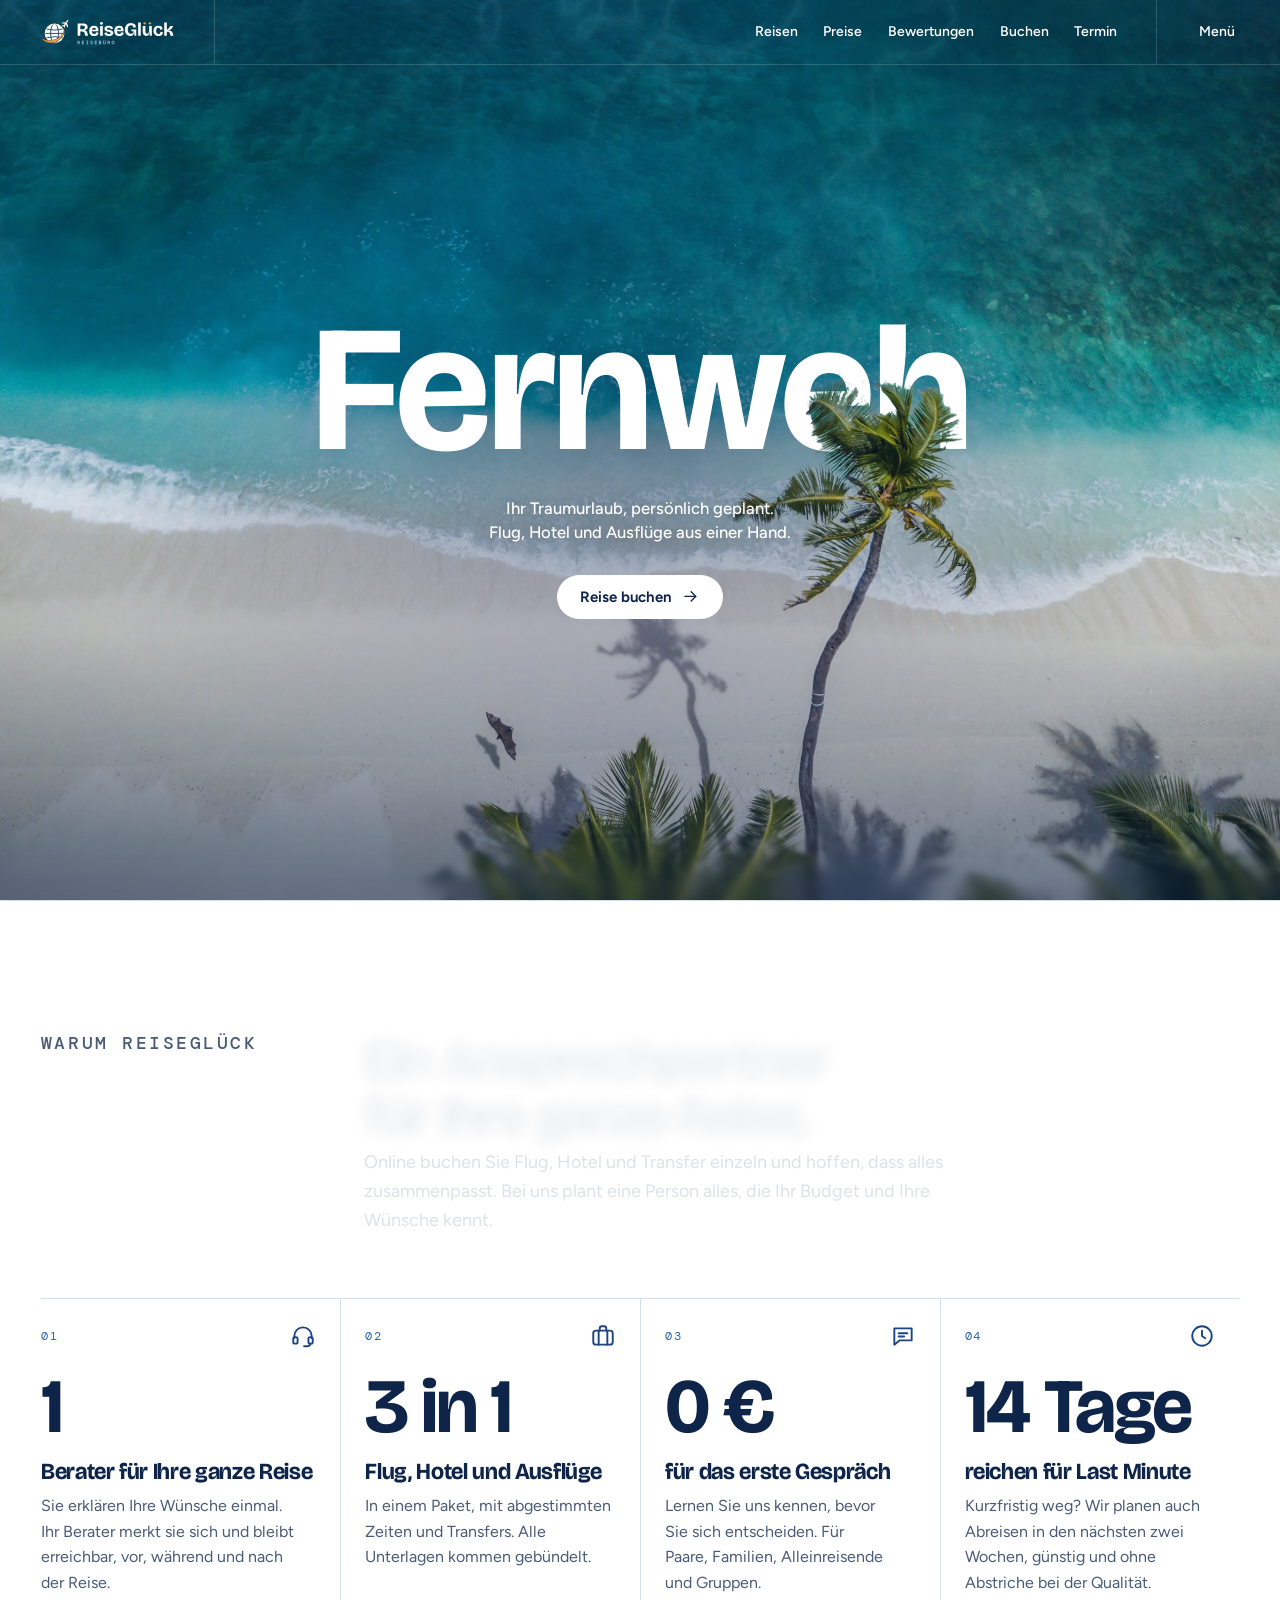
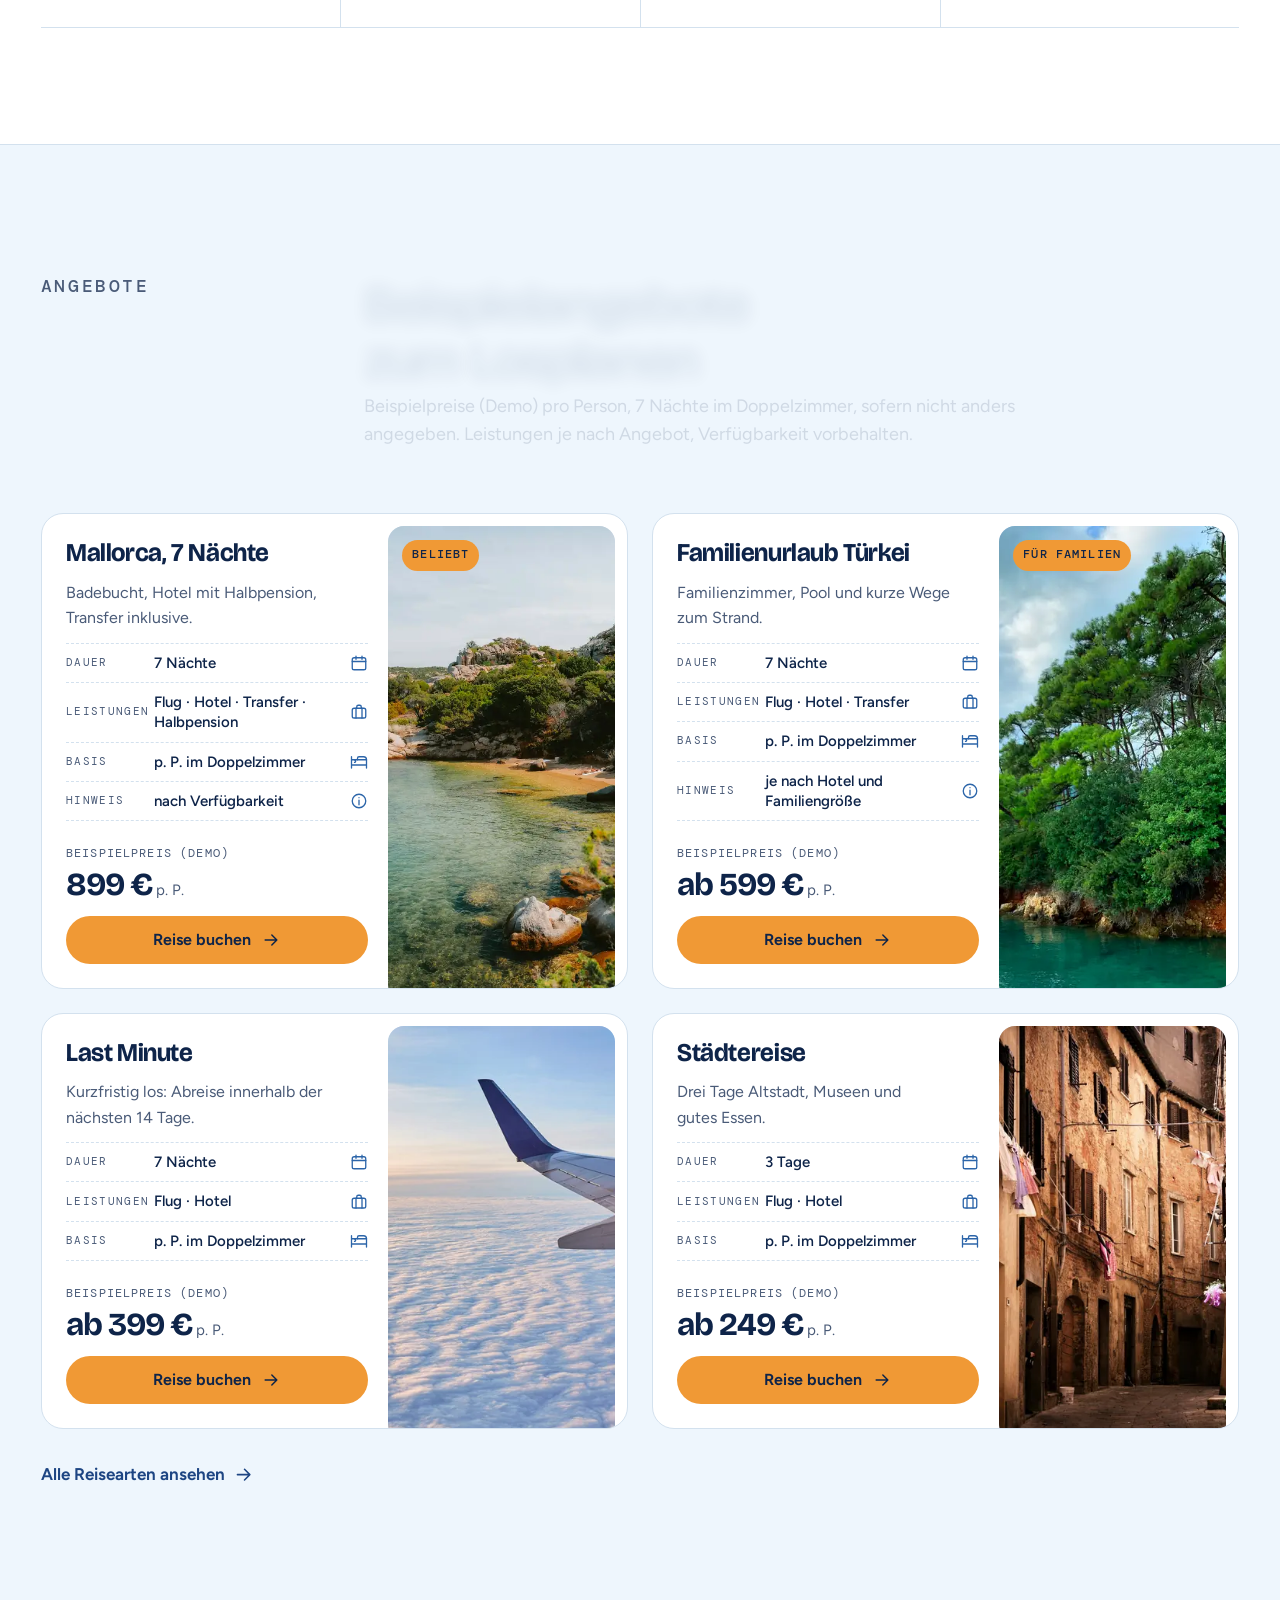
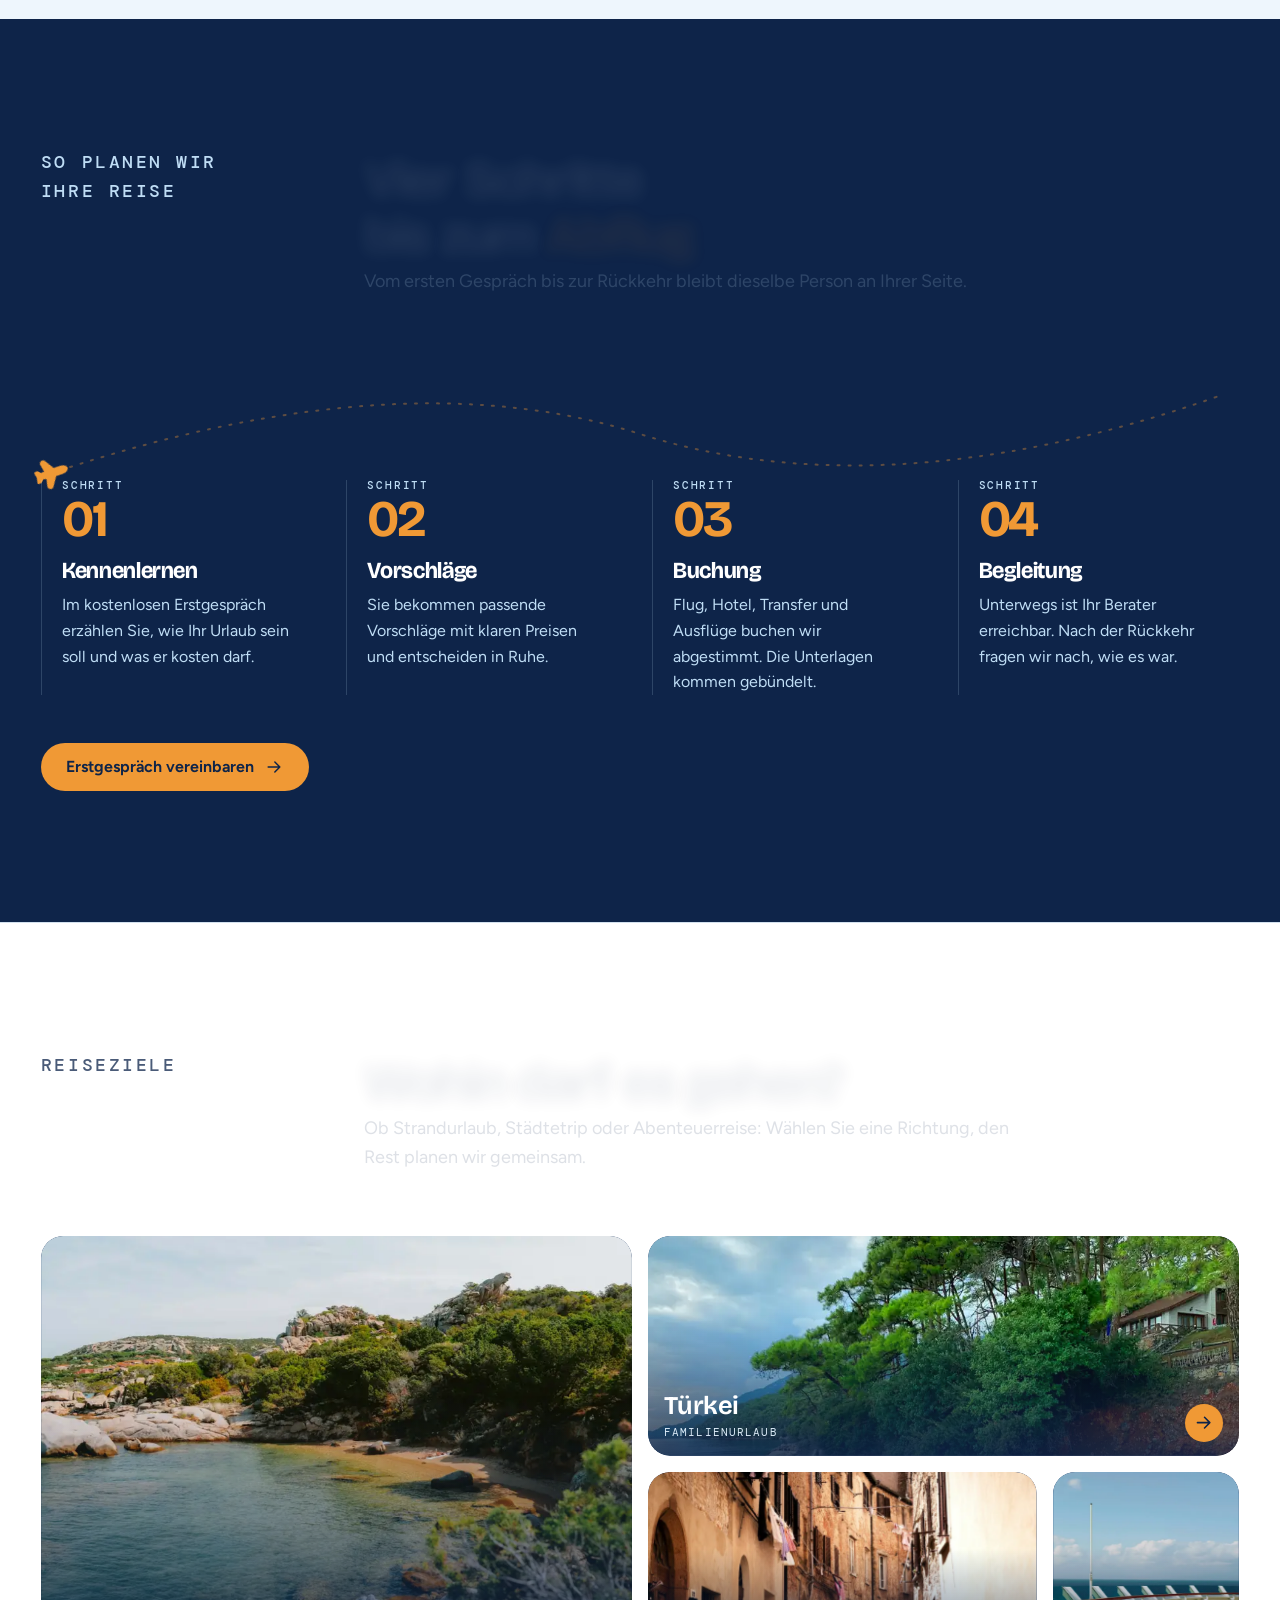
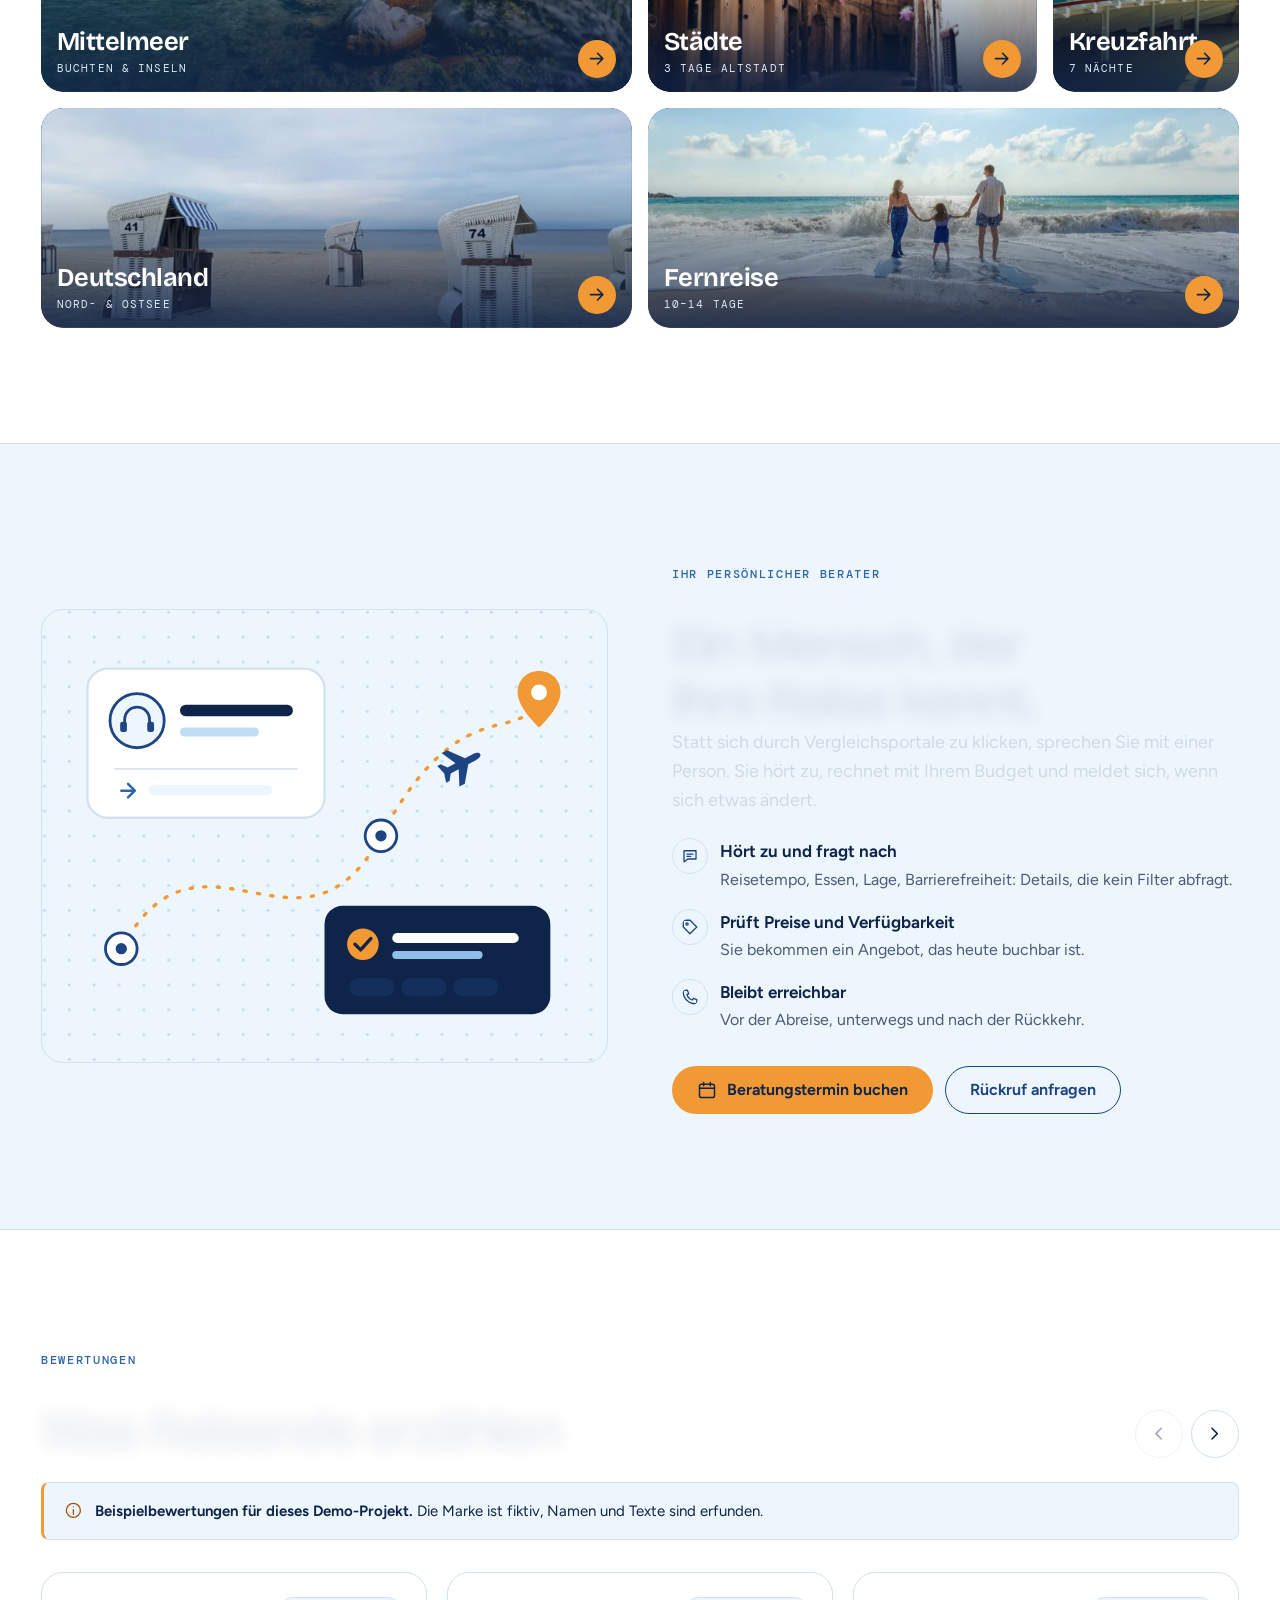
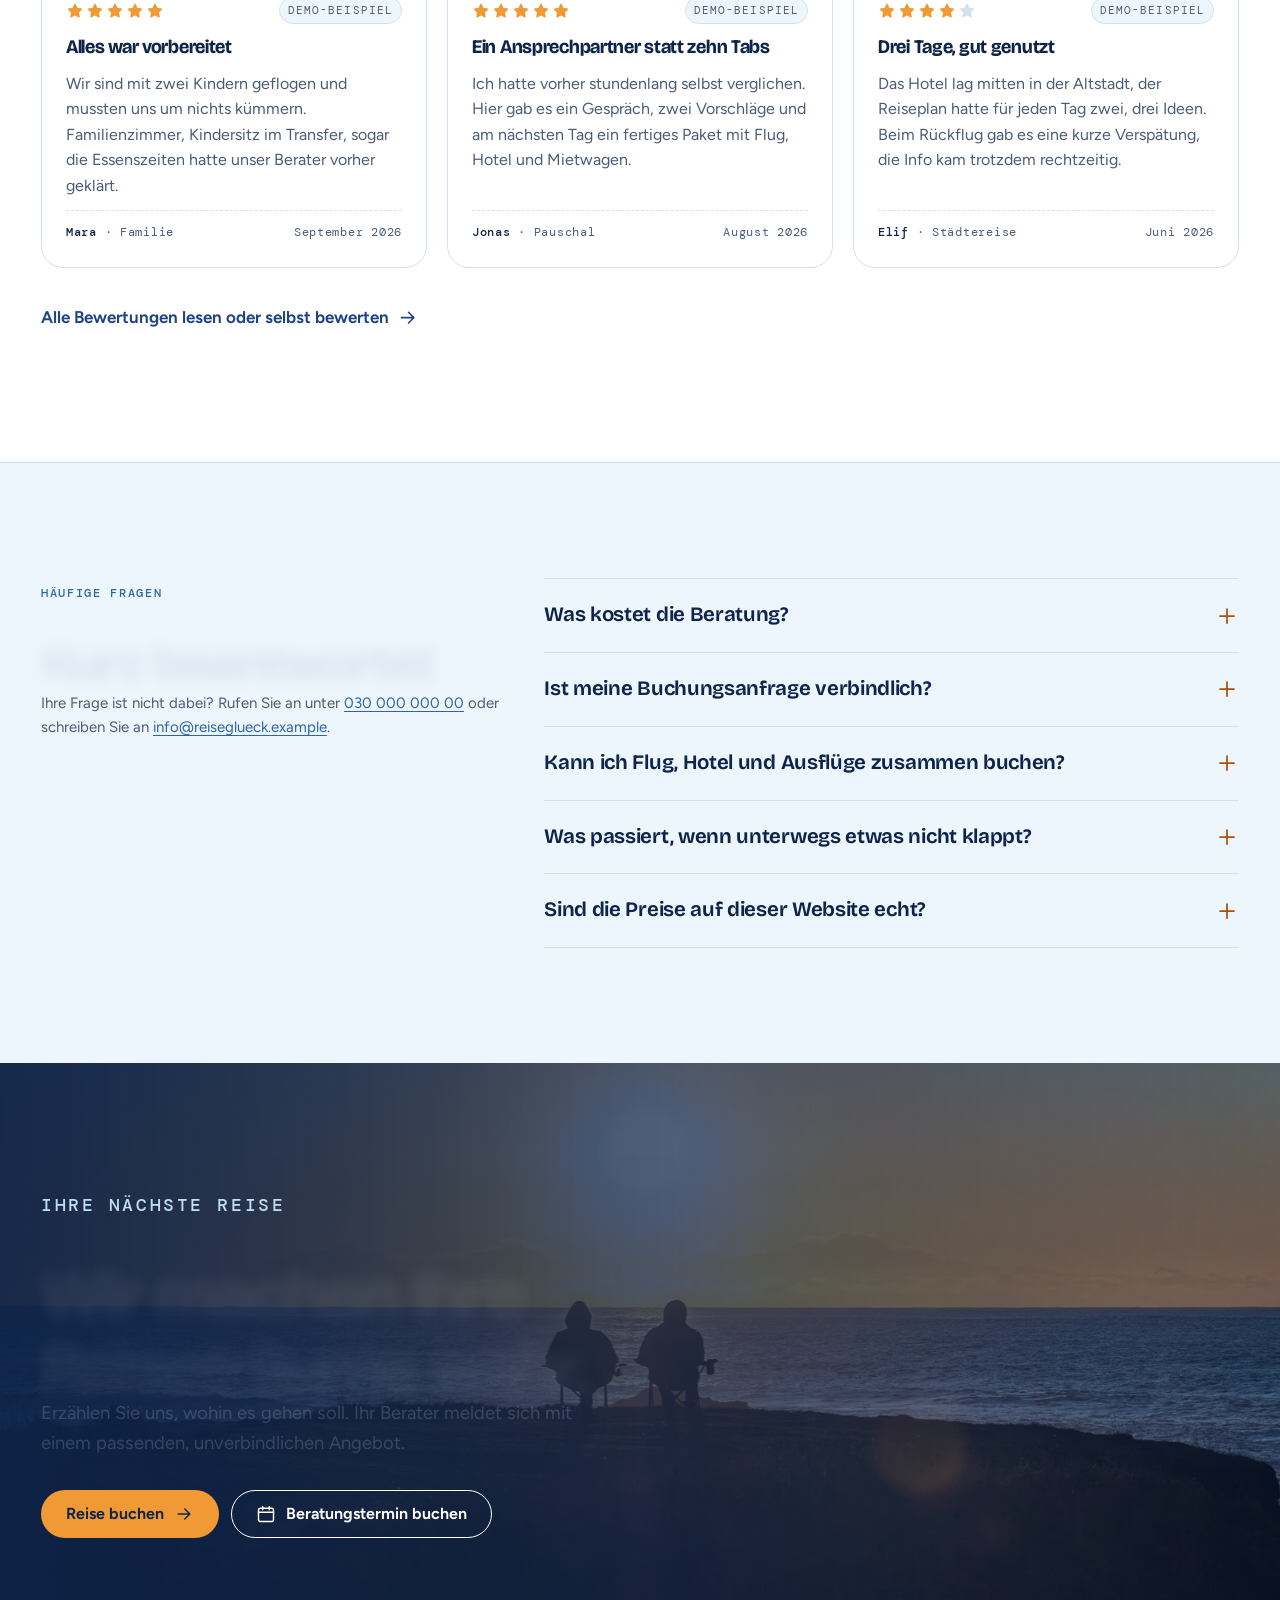
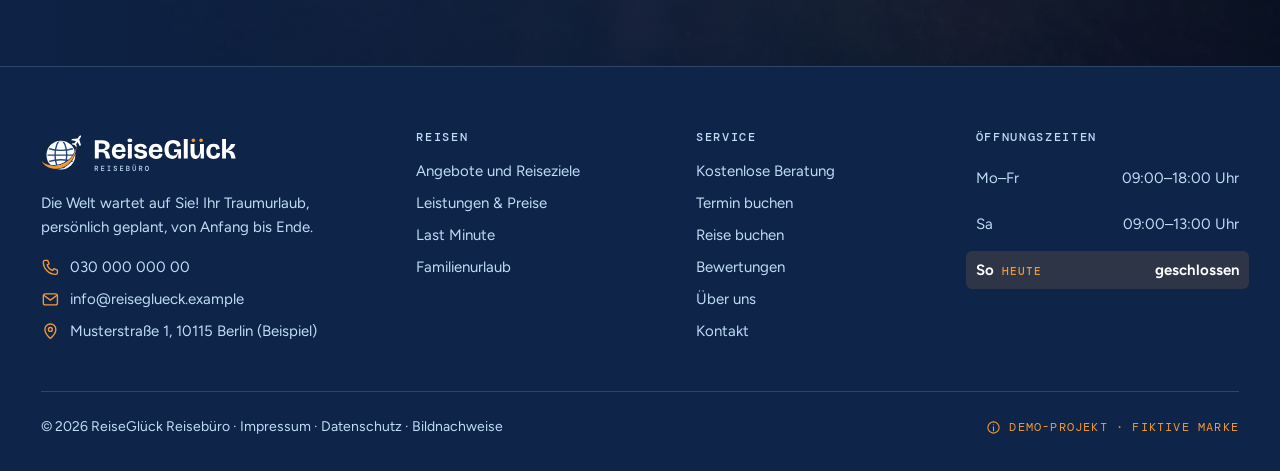
==== commit f6de92d0: "Animated water in the hero photo A WebGL canvas redraws the hero photo and moves only the sea: drift" ====
--- a/index.html
+++ b/index.html
@@ -18,7 +18,7 @@
 <link rel="preload" href="assets/fonts/bricolage-latin.woff2" as="font" type="font/woff2" crossorigin>
 <link rel="preload" href="assets/fonts/figtree-latin.woff2" as="font" type="font/woff2" crossorigin>
 <link rel="preload" as="image" href="assets/img/strand-palmen-1200.webp" imagesrcset="assets/img/strand-palmen-1200.webp 1200w, assets/img/strand-palmen-2400.webp 2400w" imagesizes="100vw" fetchpriority="high">
-<link rel="stylesheet" href="assets/css/style.css?v=27">
+<link rel="stylesheet" href="assets/css/style.css?v=28">
 <link rel="stylesheet" href="assets/css/loader.css?v=2">
 <script>try{if(!matchMedia("(prefers-reduced-motion: reduce)").matches&&!sessionStorage.getItem("rg-intro")&&!location.hash)document.documentElement.className+=" intro intro-run"}catch(e){}</script>
 <script type="application/ld+json">
@@ -358,6 +358,7 @@
 <script src="assets/js/reviews.js?v=23" defer></script>
 <script src="assets/js/water-title.js?v=31" defer></script>
 <script src="assets/js/loader.js?v=2" defer></script>
+<script src="assets/js/hero-water.js?v=1" defer></script>
 <script src="assets/js/hero-palm.js?v=1" defer></script>
 <script src="assets/js/motion.js?v=24" defer></script>
 </body>
--- a/assets/css/style.css
+++ b/assets/css/style.css
@@ -210,6 +210,8 @@
 .hero { position: relative; min-height: max(560px, 100svh); color: var(--white); display: flex; align-items: center; isolation: isolate; overflow: hidden; background: var(--navy-900); }
 .hero-media { position: absolute; inset: 0; z-index: -2; }
 .hero-media img, .hero-palm-zoom img { width: 100%; height: 100%; object-fit: cover; object-position: 62% 88%; }
+.hero-water { position: absolute; inset: 0; width: 100%; height: 100%; display: block; pointer-events: none; opacity: 0; transition: opacity 1.4s ease; }
+.hero-water.on { opacity: 1; }
 /* palm in front of the headline: the photo again, cut down to the palm crown and trunk (mask, same cover crop),
    shaded like the photo below and clipped by hero-palm.js to the headline's box, so only "Fernweh" goes behind the leaves */
 .hero-palm { position: absolute; inset: 0; z-index: 1; pointer-events: none; clip-path: inset(100%); }
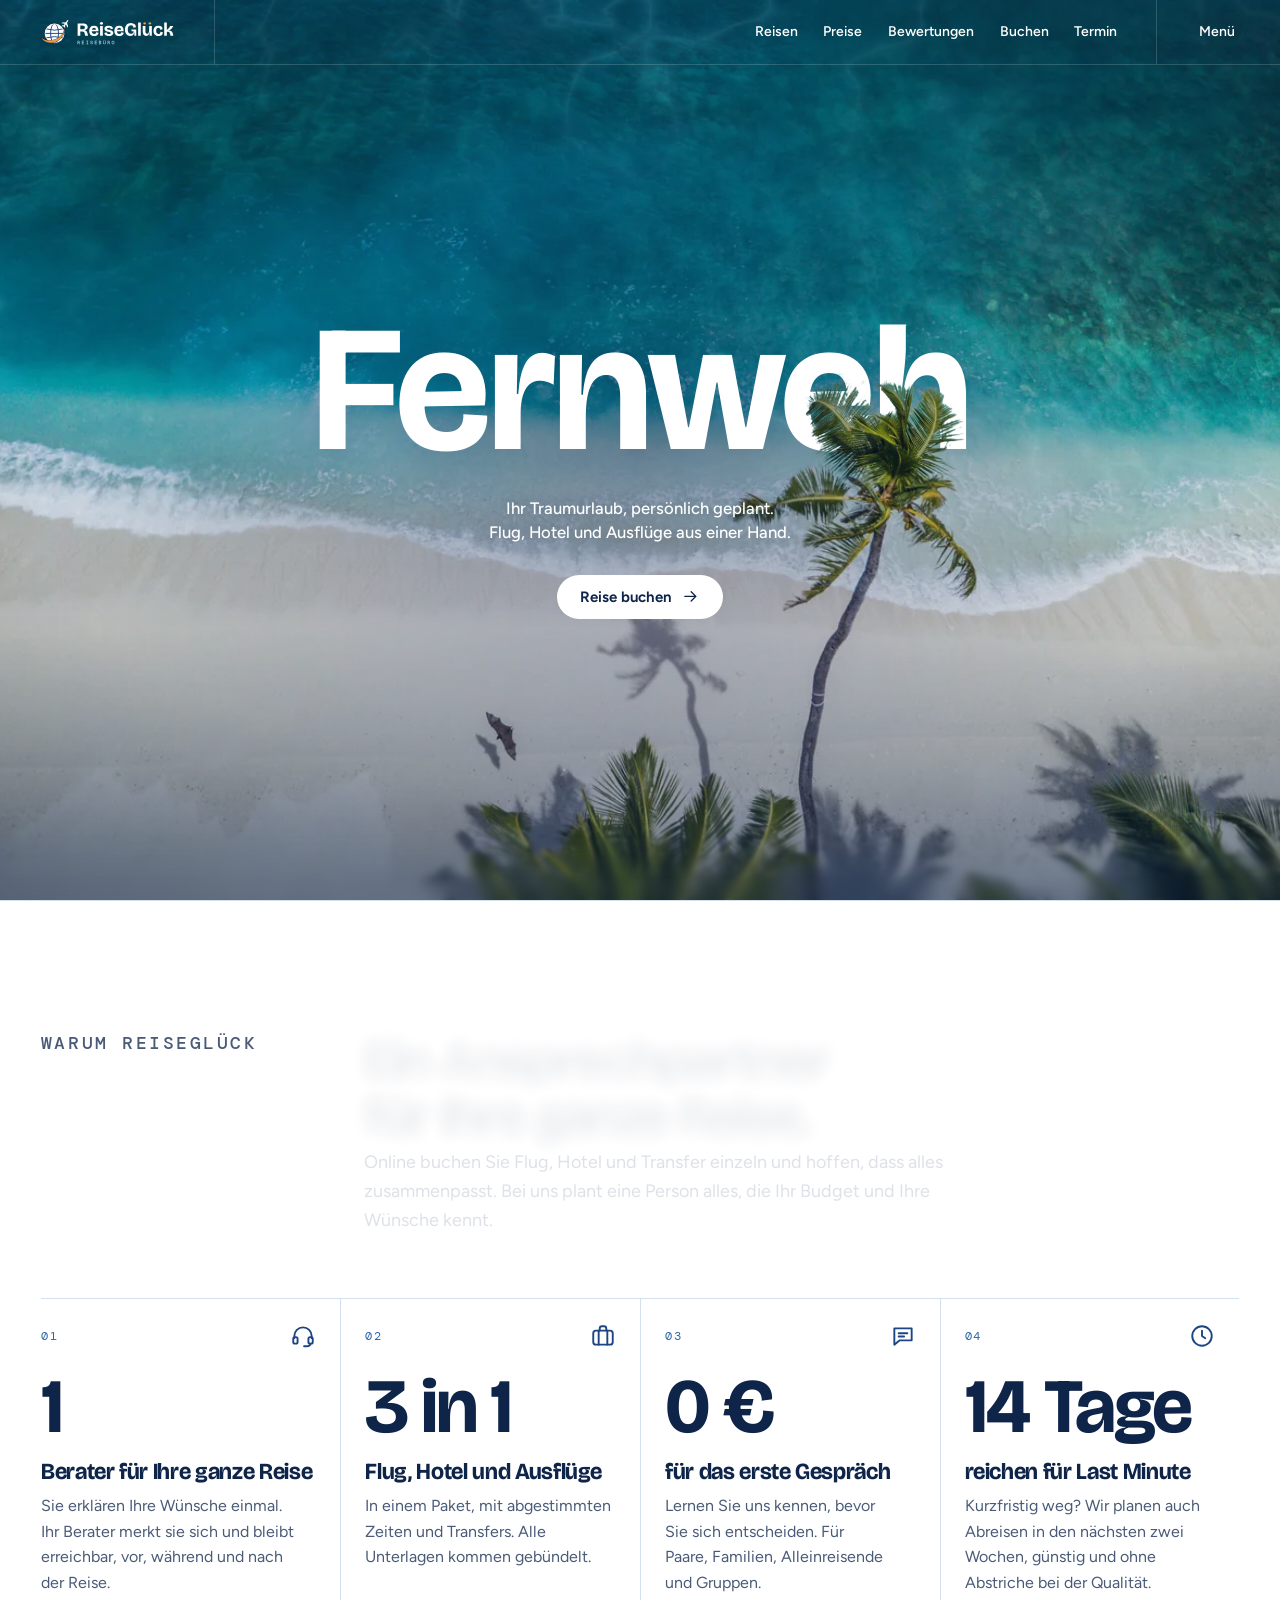
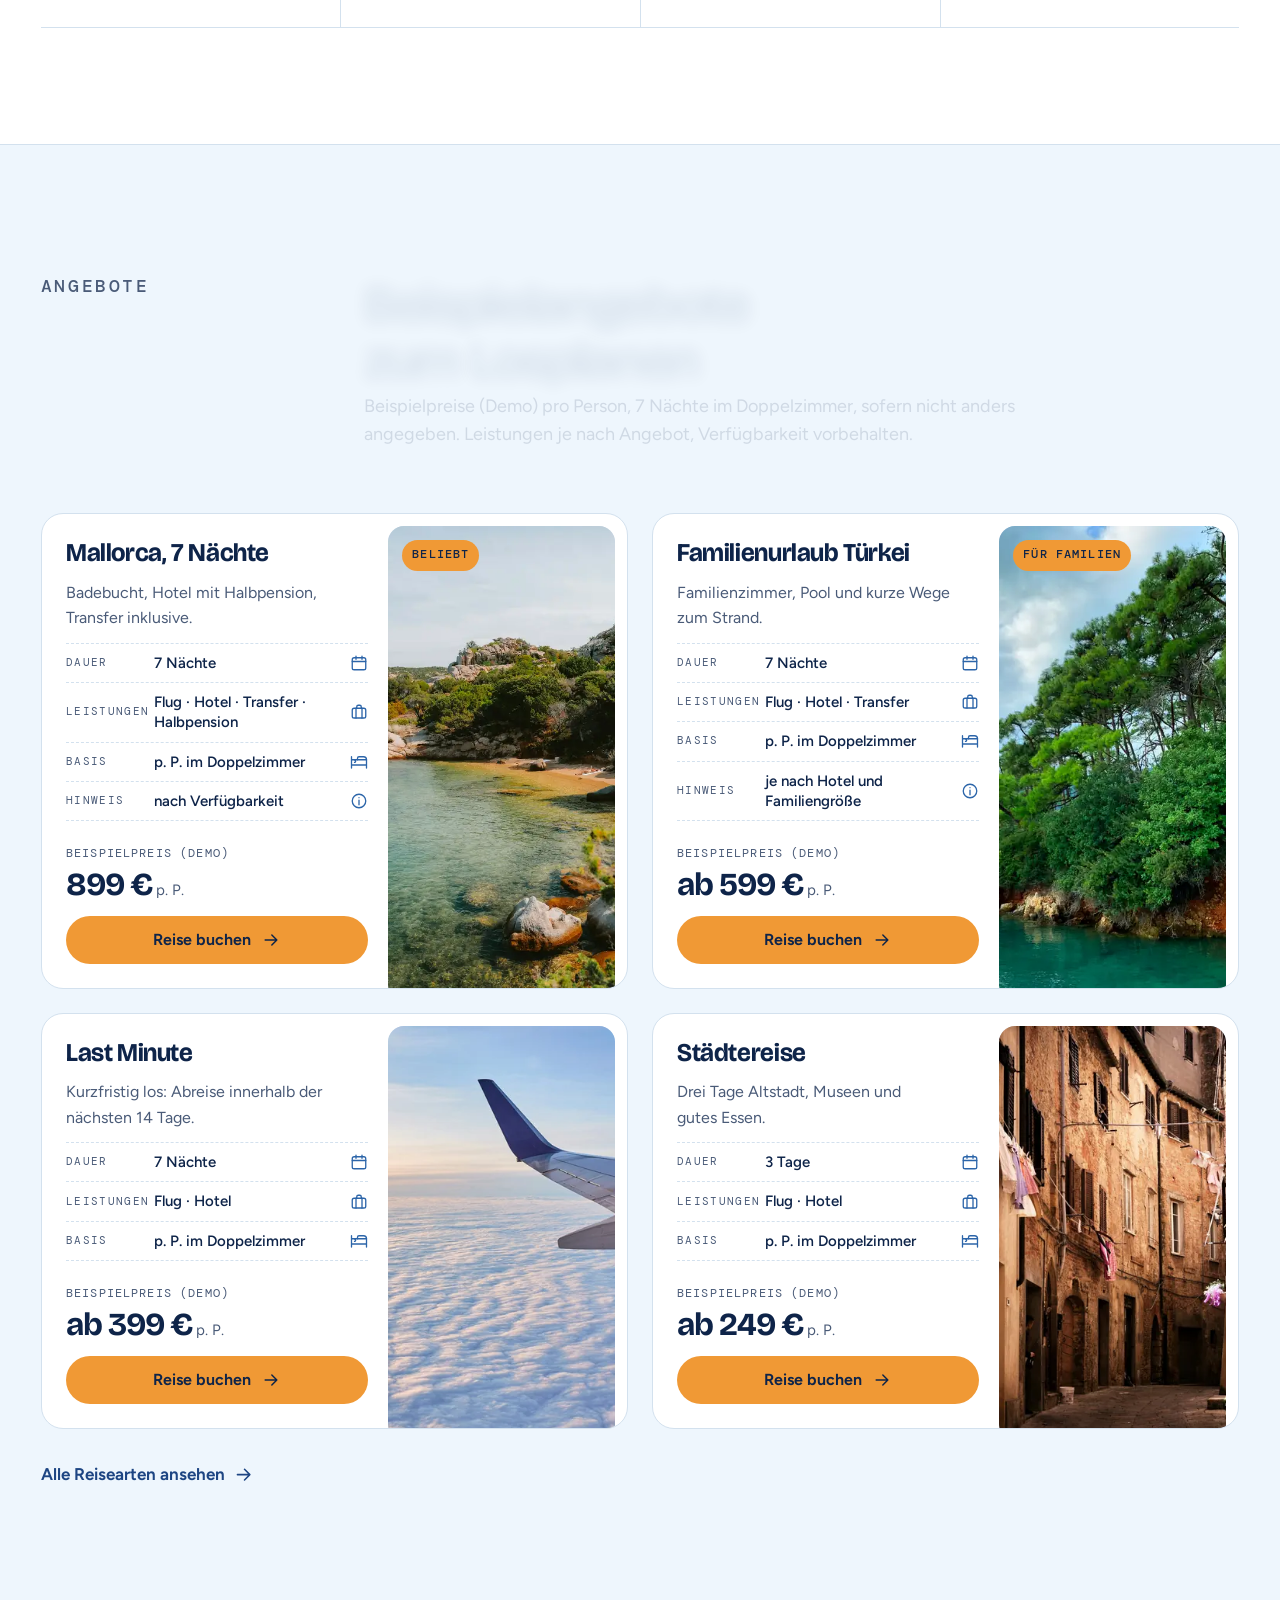
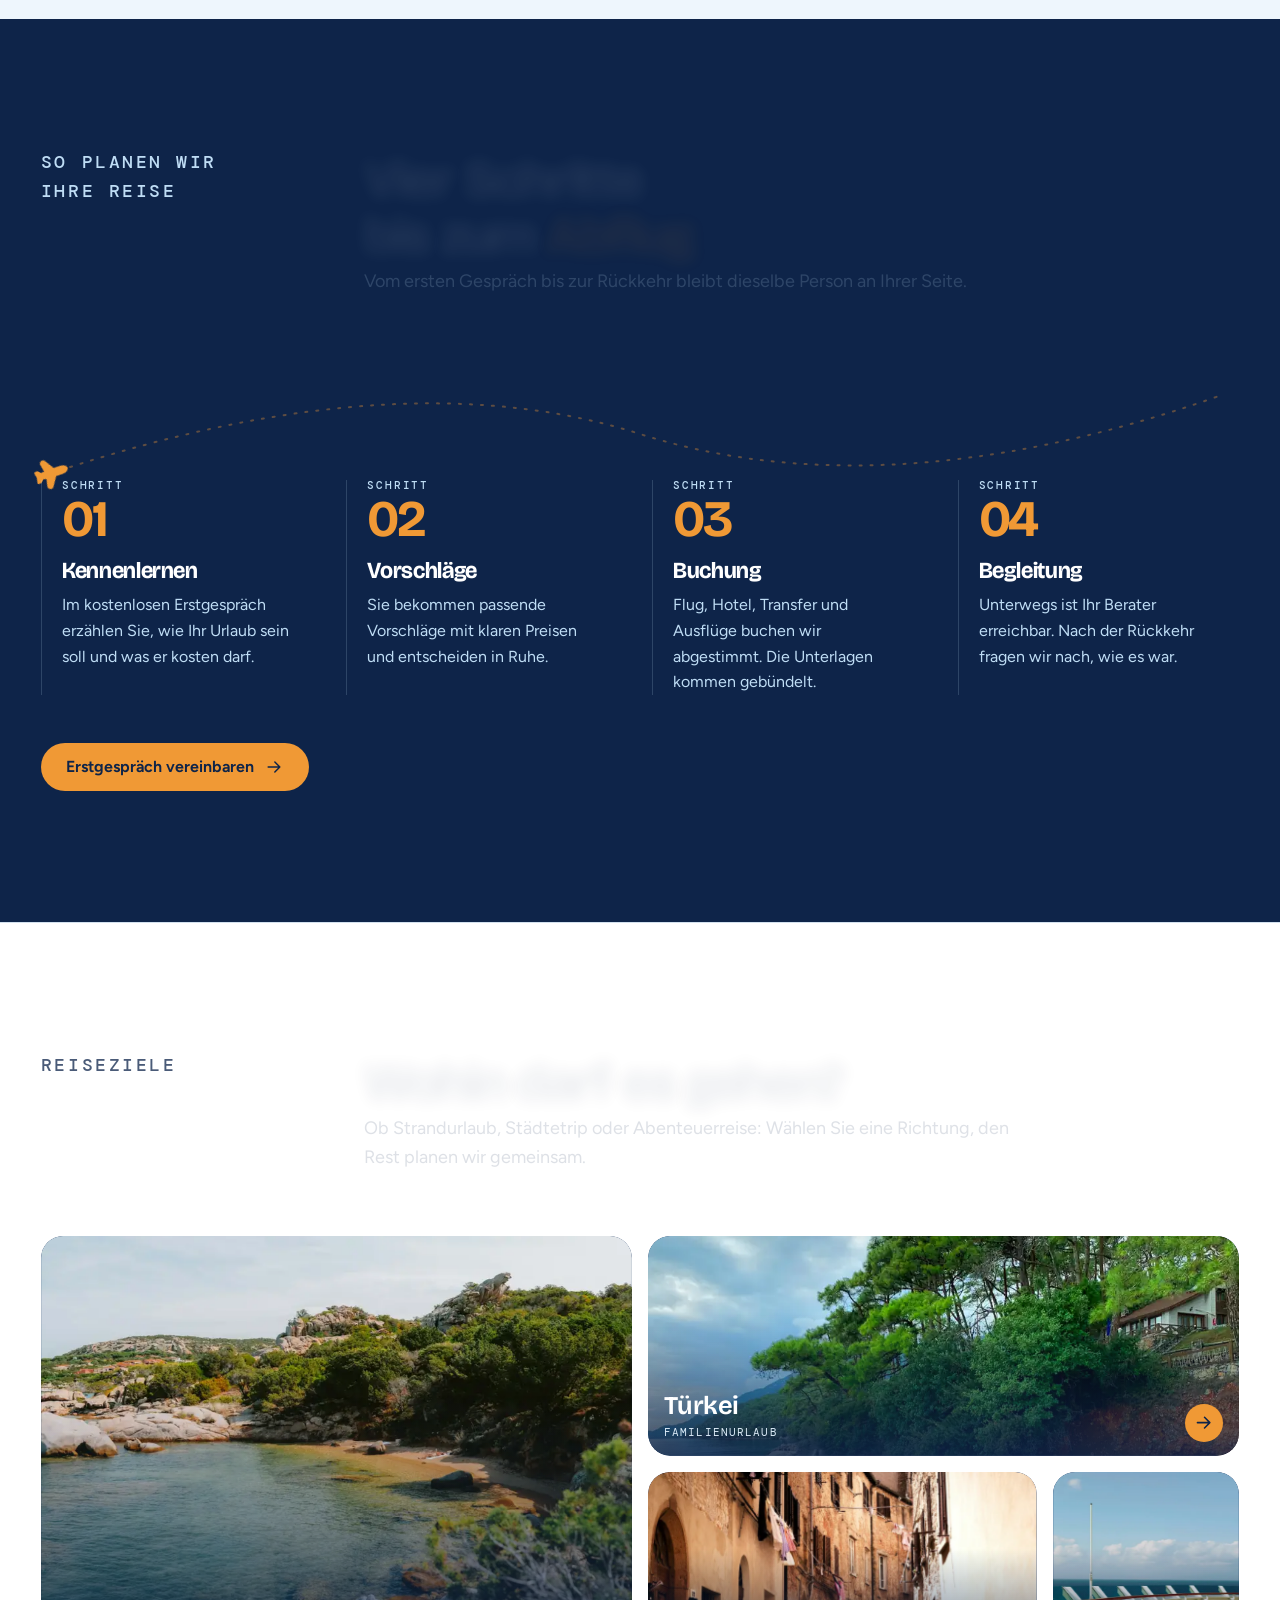
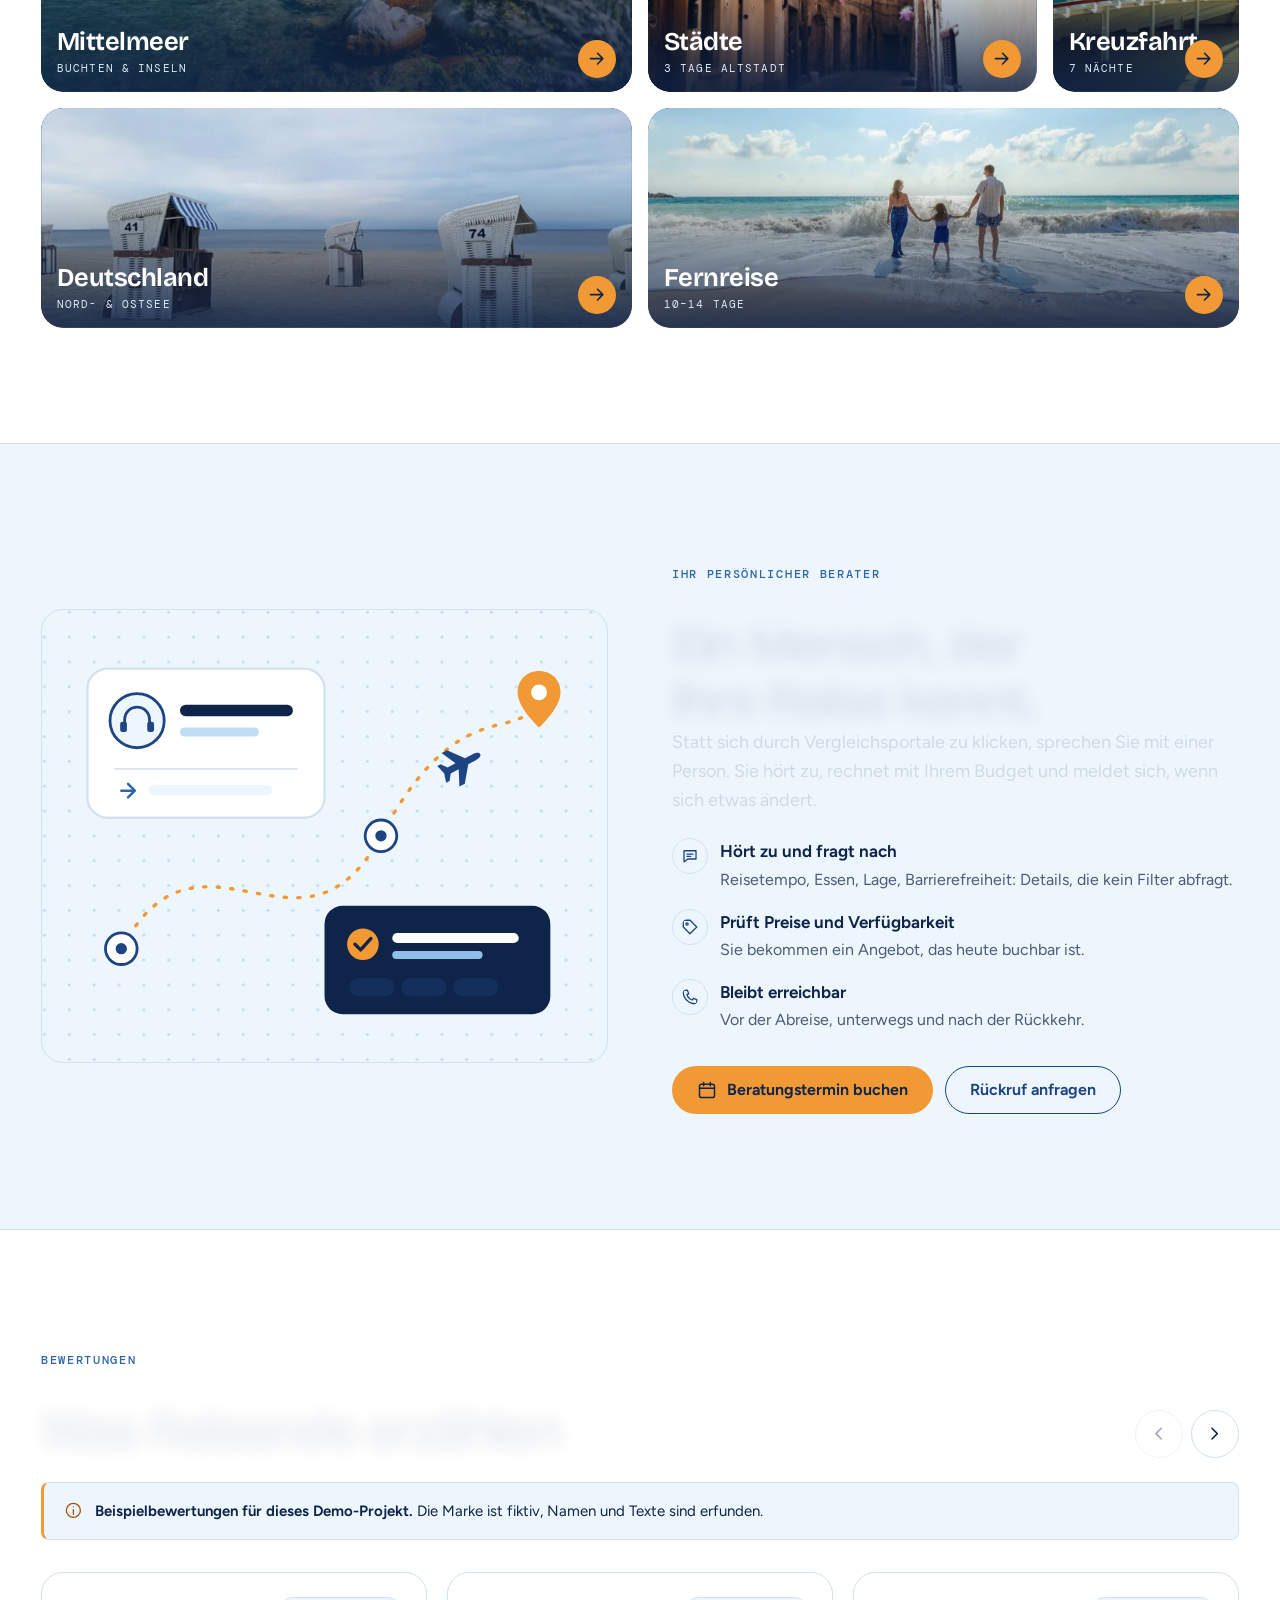
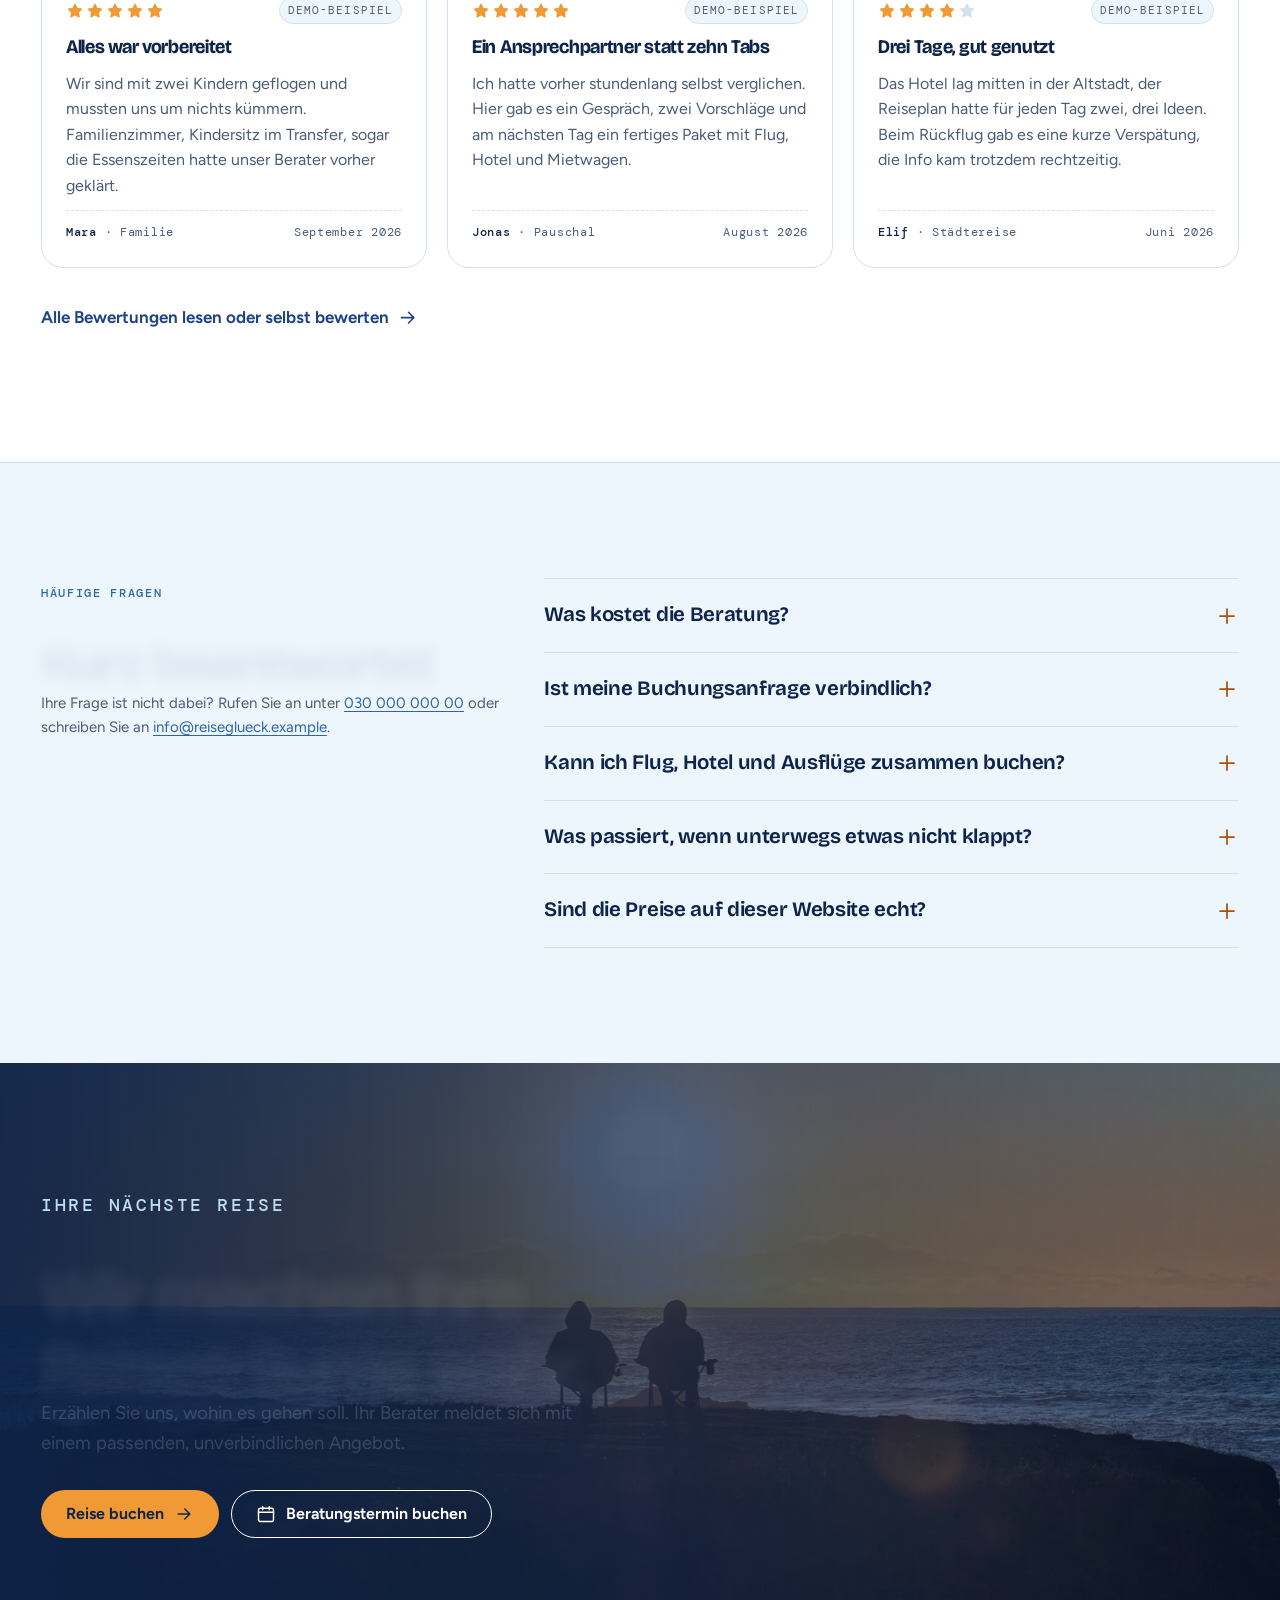
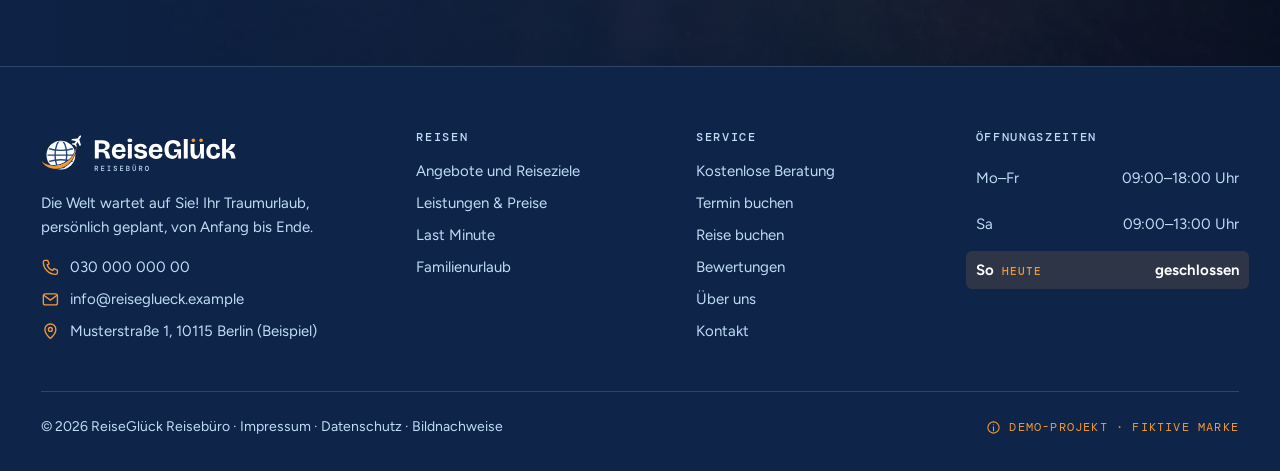
==== commit 05315788: "Sharper hero photo: re-export from the Unsplash original The hero photo files were a heavily compres" ====
--- a/index.html
+++ b/index.html
@@ -17,8 +17,8 @@
 <link rel="apple-touch-icon" href="apple-touch-icon.png">
 <link rel="preload" href="assets/fonts/bricolage-latin.woff2" as="font" type="font/woff2" crossorigin>
 <link rel="preload" href="assets/fonts/figtree-latin.woff2" as="font" type="font/woff2" crossorigin>
-<link rel="preload" as="image" href="assets/img/strand-palmen-1200.webp" imagesrcset="assets/img/strand-palmen-1200.webp 1200w, assets/img/strand-palmen-2400.webp 2400w" imagesizes="100vw" fetchpriority="high">
-<link rel="stylesheet" href="assets/css/style.css?v=28">
+<link rel="preload" as="image" href="assets/img/strand-palmen-1200.webp?v=2" imagesrcset="assets/img/strand-palmen-1200.webp?v=2 1200w, assets/img/strand-palmen-2400.webp?v=2 2400w, assets/img/strand-palmen-3840.webp?v=2 3840w" imagesizes="(max-aspect-ratio: 1449/1000) 145vh, 100vw" fetchpriority="high">
+<link rel="stylesheet" href="assets/css/style.css?v=29">
 <link rel="stylesheet" href="assets/css/loader.css?v=2">
 <script>try{if(!matchMedia("(prefers-reduced-motion: reduce)").matches&&!sessionStorage.getItem("rg-intro")&&!location.hash)document.documentElement.className+=" intro intro-run"}catch(e){}</script>
 <script type="application/ld+json">
@@ -94,7 +94,7 @@
 <main id="main">
 <section class="hero" aria-labelledby="hero-title">
   <div class="hero-media">
-    <img src="assets/img/strand-palmen-1200.webp" srcset="assets/img/strand-palmen-1200.webp 1200w, assets/img/strand-palmen-2400.webp 2400w" sizes="100vw" width="2400" height="1656" alt="Palmenstrand mit türkisem Meer, von oben fotografiert" fetchpriority="high" decoding="async">
+    <img src="assets/img/strand-palmen-1200.webp?v=2" srcset="assets/img/strand-palmen-1200.webp?v=2 1200w, assets/img/strand-palmen-2400.webp?v=2 2400w, assets/img/strand-palmen-3840.webp?v=2 3840w" sizes="(max-aspect-ratio: 1449/1000) 145vh, 100vw" width="2400" height="1656" alt="Palmenstrand mit türkisem Meer, von oben fotografiert" fetchpriority="high" decoding="async">
   </div>
   <div class="frame hero-content">
     <div class="wave-title">
@@ -106,7 +106,7 @@
     </div>
   </div>
   <div class="hero-palm" aria-hidden="true"><div class="hero-palm-media"><div class="hero-palm-zoom">
-    <img src="assets/img/strand-palmen-1200.webp" srcset="assets/img/strand-palmen-1200.webp 1200w, assets/img/strand-palmen-2400.webp 2400w" sizes="100vw" width="2400" height="1656" alt="" decoding="async">
+    <img src="assets/img/strand-palmen-1200.webp?v=2" srcset="assets/img/strand-palmen-1200.webp?v=2 1200w, assets/img/strand-palmen-2400.webp?v=2 2400w, assets/img/strand-palmen-3840.webp?v=2 3840w" sizes="(max-aspect-ratio: 1449/1000) 145vh, 100vw" width="2400" height="1656" alt="" decoding="async">
   </div></div></div>
 </section>
 
@@ -358,7 +358,7 @@
 <script src="assets/js/reviews.js?v=23" defer></script>
 <script src="assets/js/water-title.js?v=31" defer></script>
 <script src="assets/js/loader.js?v=2" defer></script>
-<script src="assets/js/hero-water.js?v=1" defer></script>
+<script src="assets/js/hero-water.js?v=2" defer></script>
 <script src="assets/js/hero-palm.js?v=1" defer></script>
 <script src="assets/js/motion.js?v=24" defer></script>
 </body>
--- a/assets/css/style.css
+++ b/assets/css/style.css
@@ -216,7 +216,7 @@
    shaded like the photo below and clipped by hero-palm.js to the headline's box, so only "Fernweh" goes behind the leaves */
 .hero-palm { position: absolute; inset: 0; z-index: 1; pointer-events: none; clip-path: inset(100%); }
 .hero-palm-media, .hero-palm-zoom { position: absolute; inset: 0; }
-.hero-palm-zoom { -webkit-mask: url(../img/strand-palmen-palme.png?v=2) 62% 88% / cover no-repeat; mask: url(../img/strand-palmen-palme.png?v=2) 62% 88% / cover no-repeat; }
+.hero-palm-zoom { -webkit-mask: url(../img/strand-palmen-palme.webp) 62% 88% / cover no-repeat; mask: url(../img/strand-palmen-palme.webp) 62% 88% / cover no-repeat; }
 .hero-palm-zoom::after { content: ""; position: absolute; inset: 0; background: var(--hero-shade); }
 .hero { --hero-shade: radial-gradient(ellipse 70% 55% at 50% 50%, rgba(14, 36, 73, .38), rgba(14, 36, 73, 0) 70%), linear-gradient(180deg, rgba(14, 36, 73, .25) 0%, rgba(14, 36, 73, .05) 30%, rgba(14, 36, 73, .1) 70%, rgba(14, 36, 73, .55) 100%); }
 .hero::before { content: ""; position: absolute; inset: 0; z-index: -1; background: var(--hero-shade); }
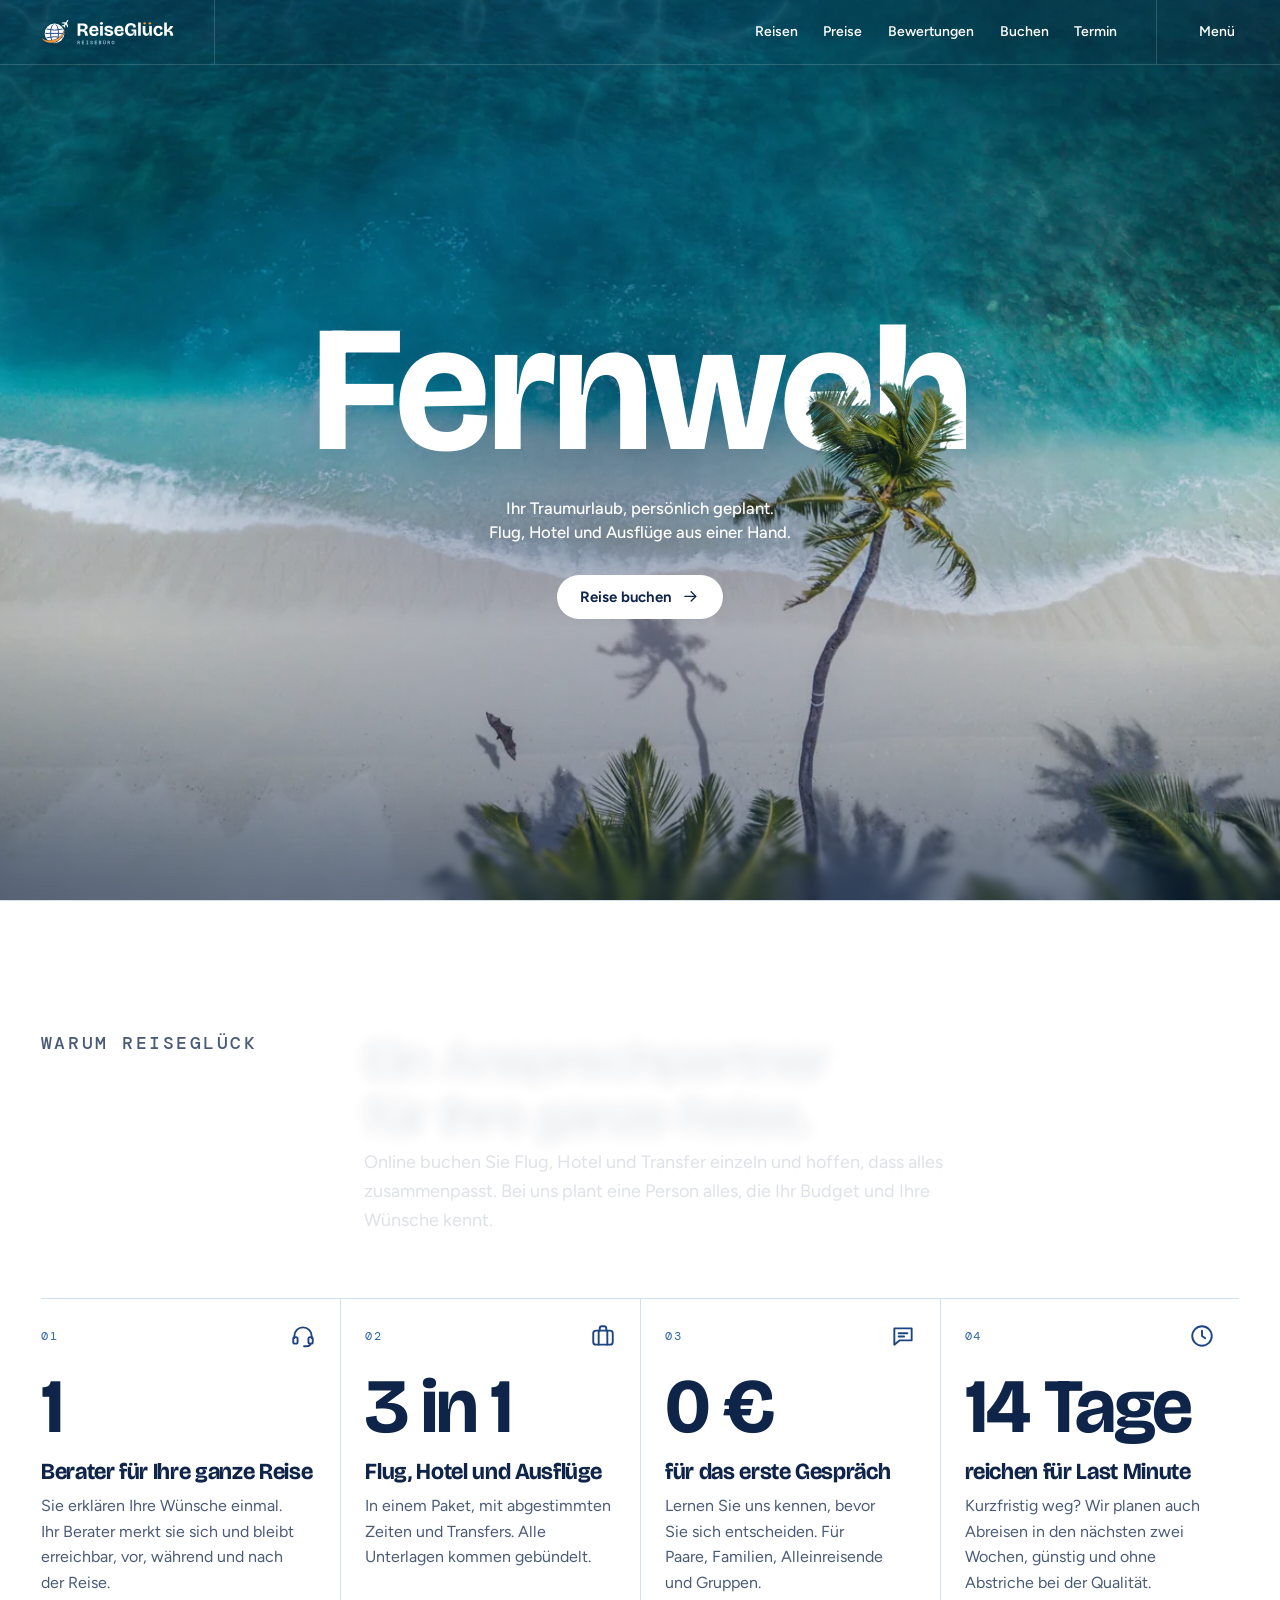
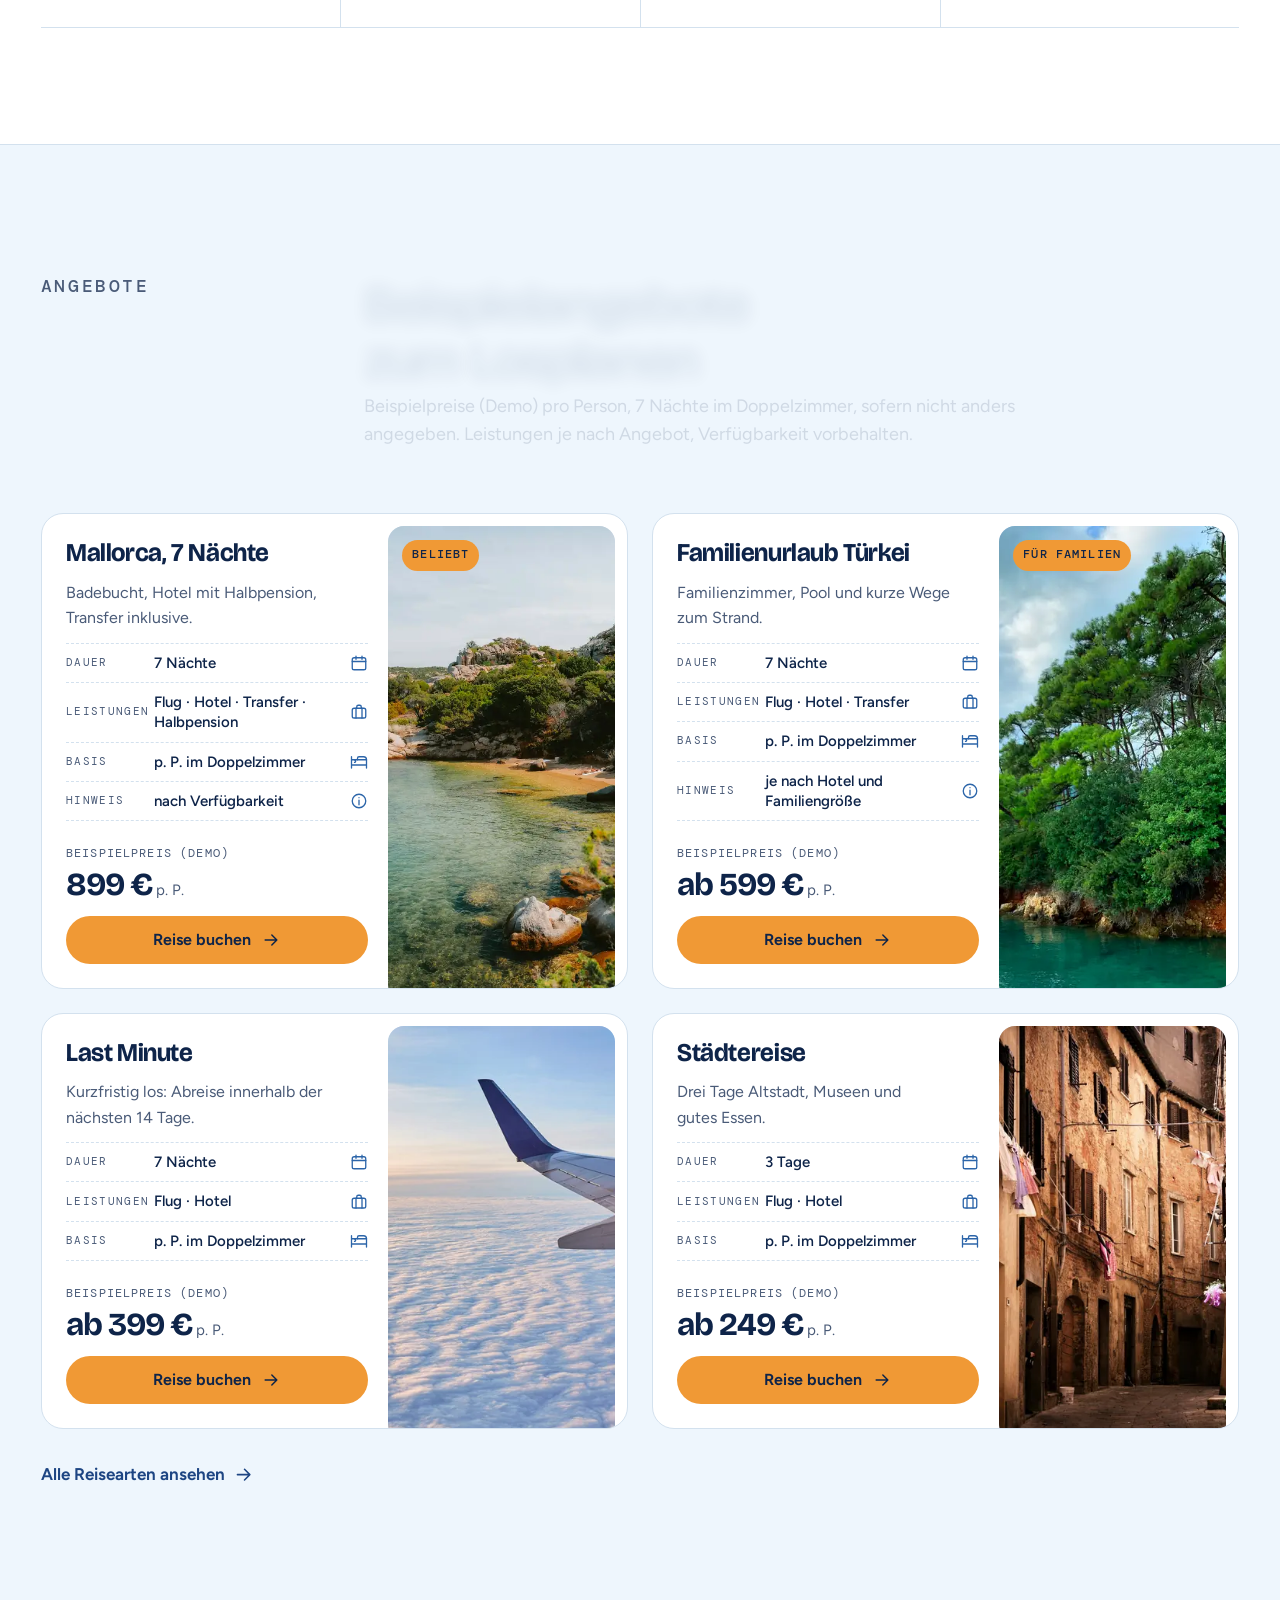
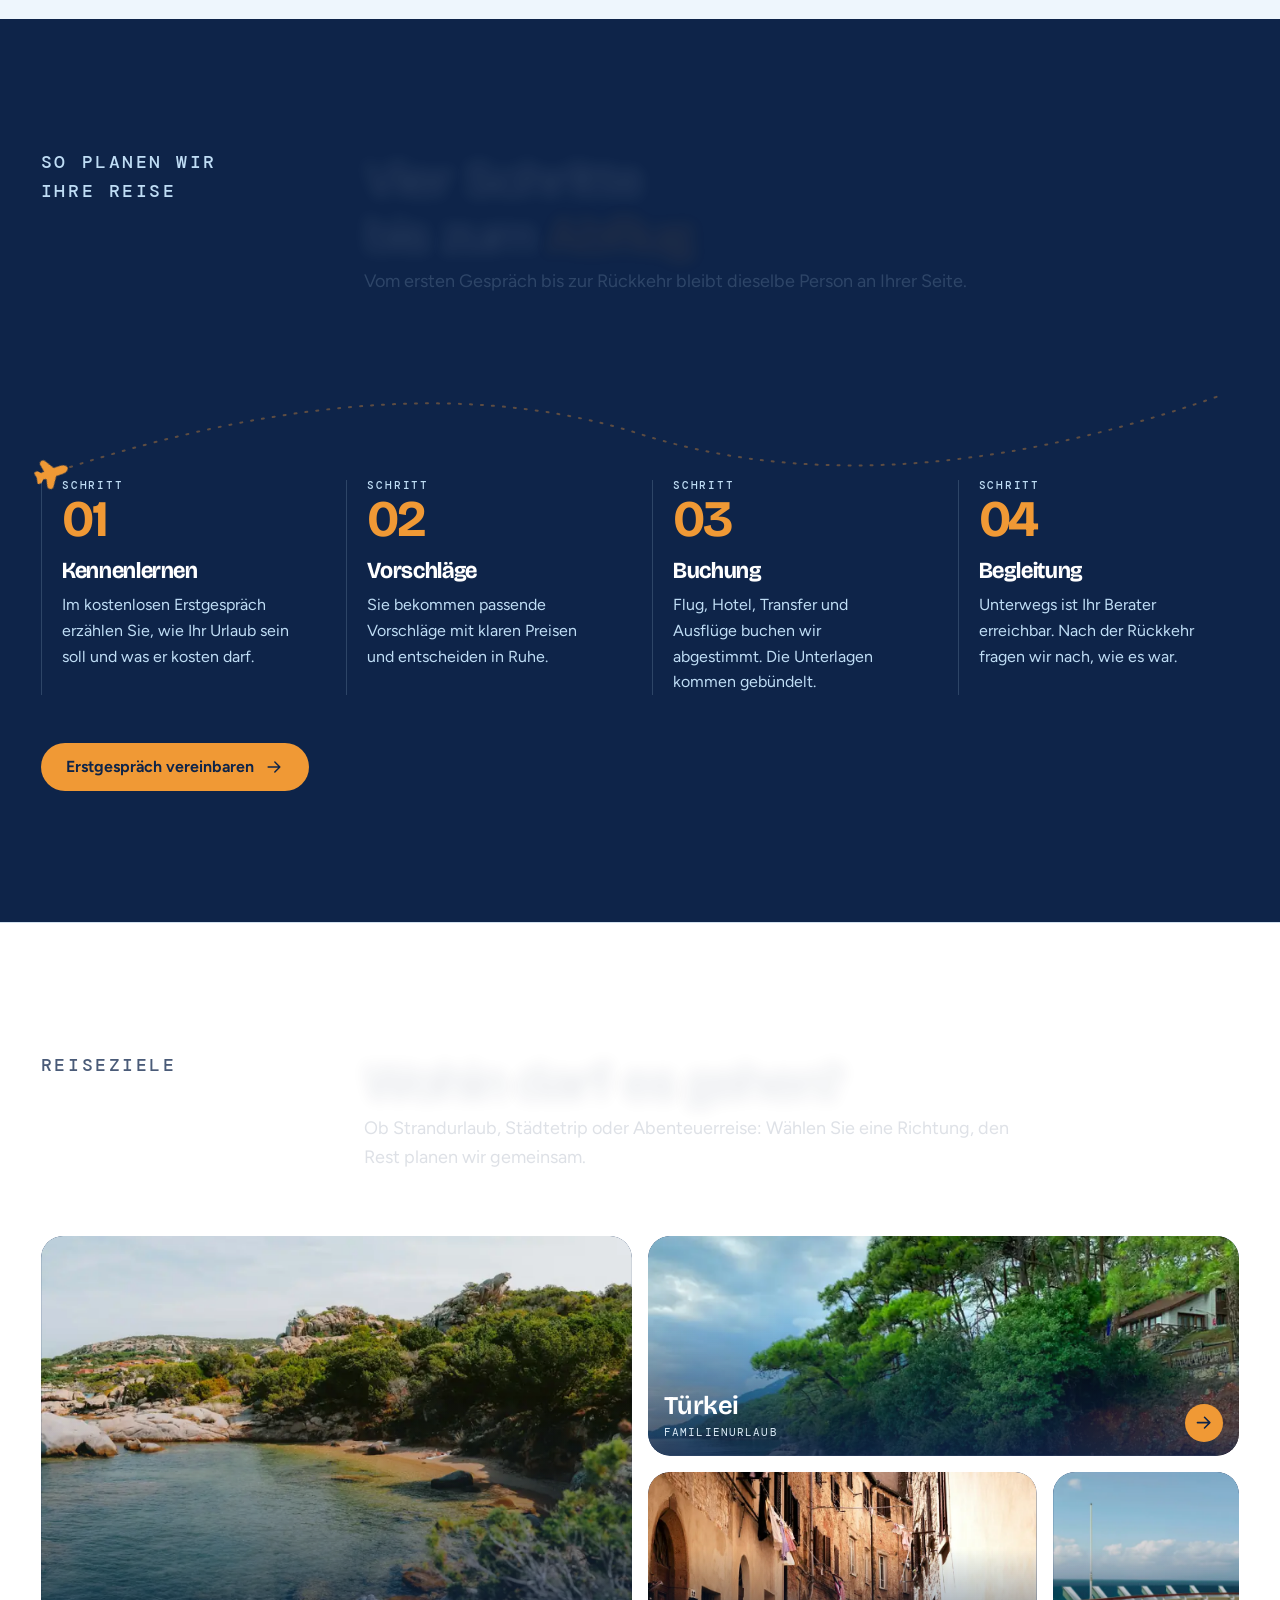
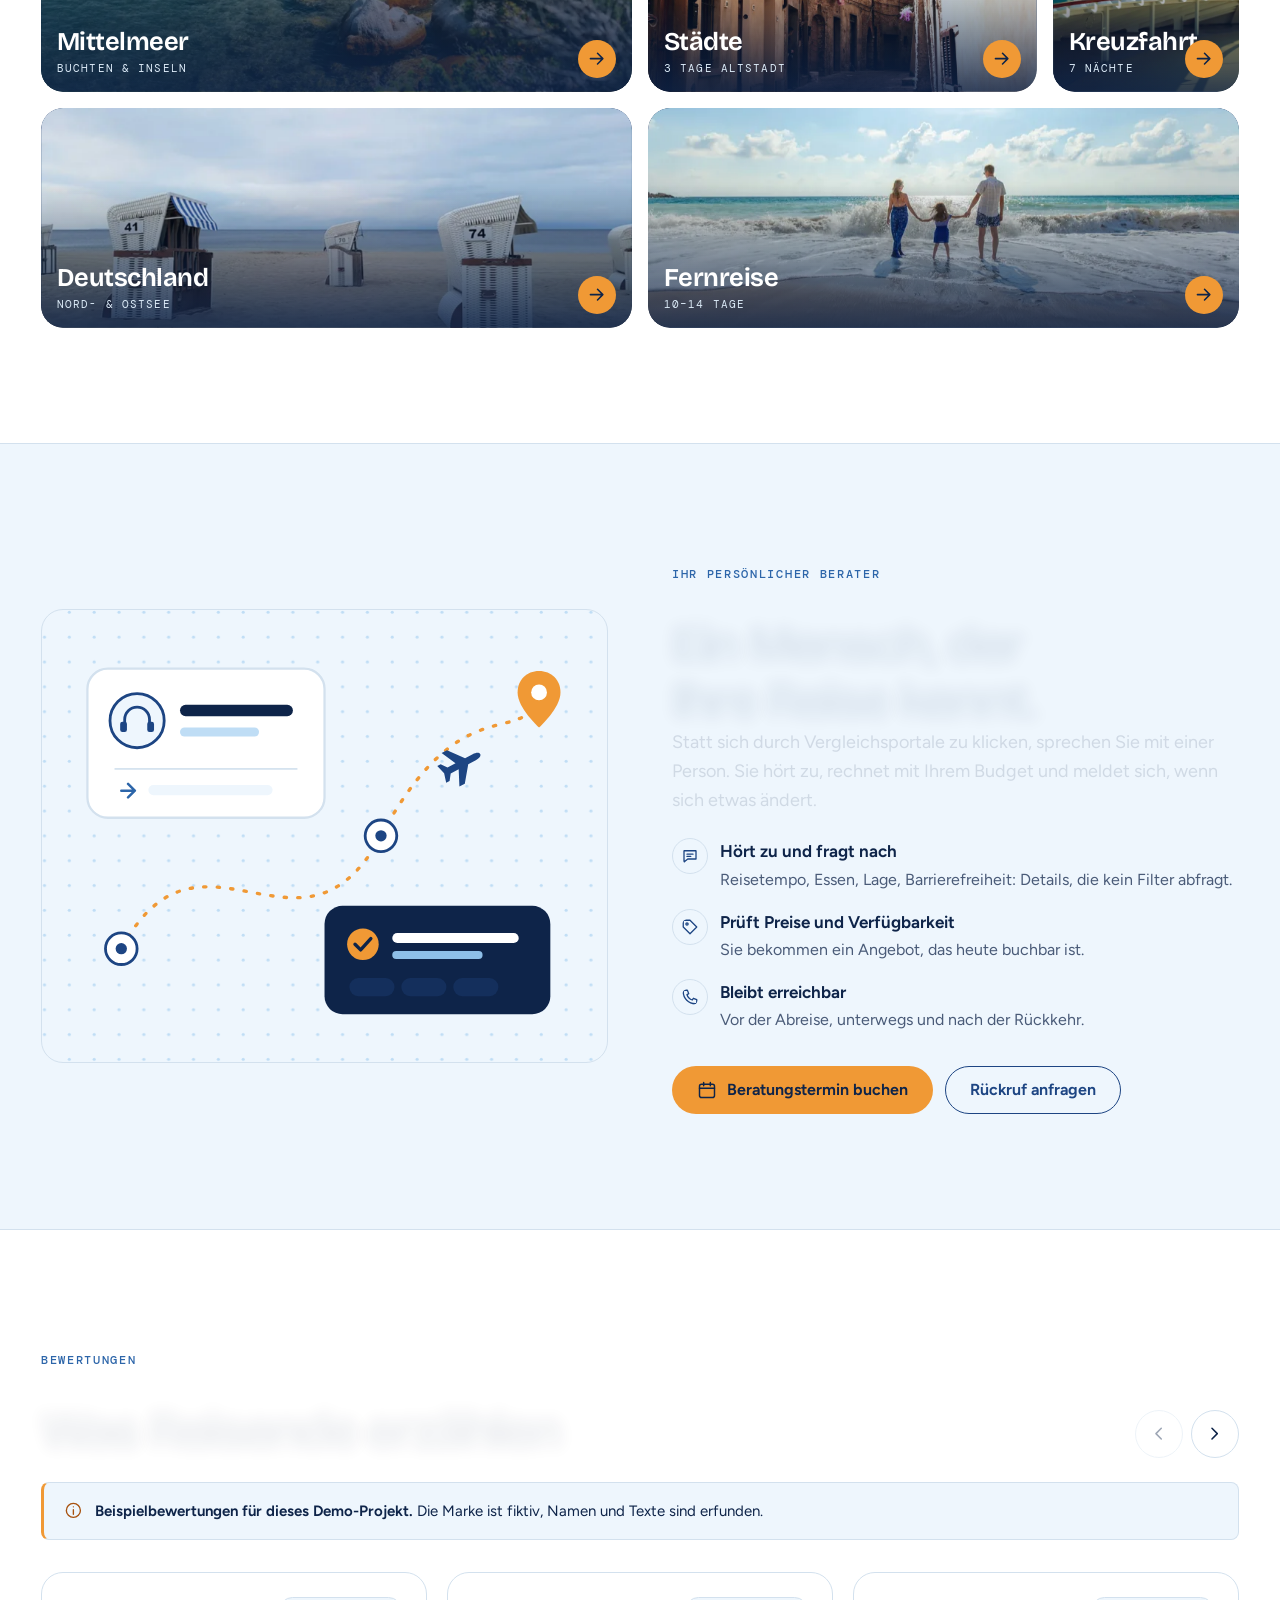
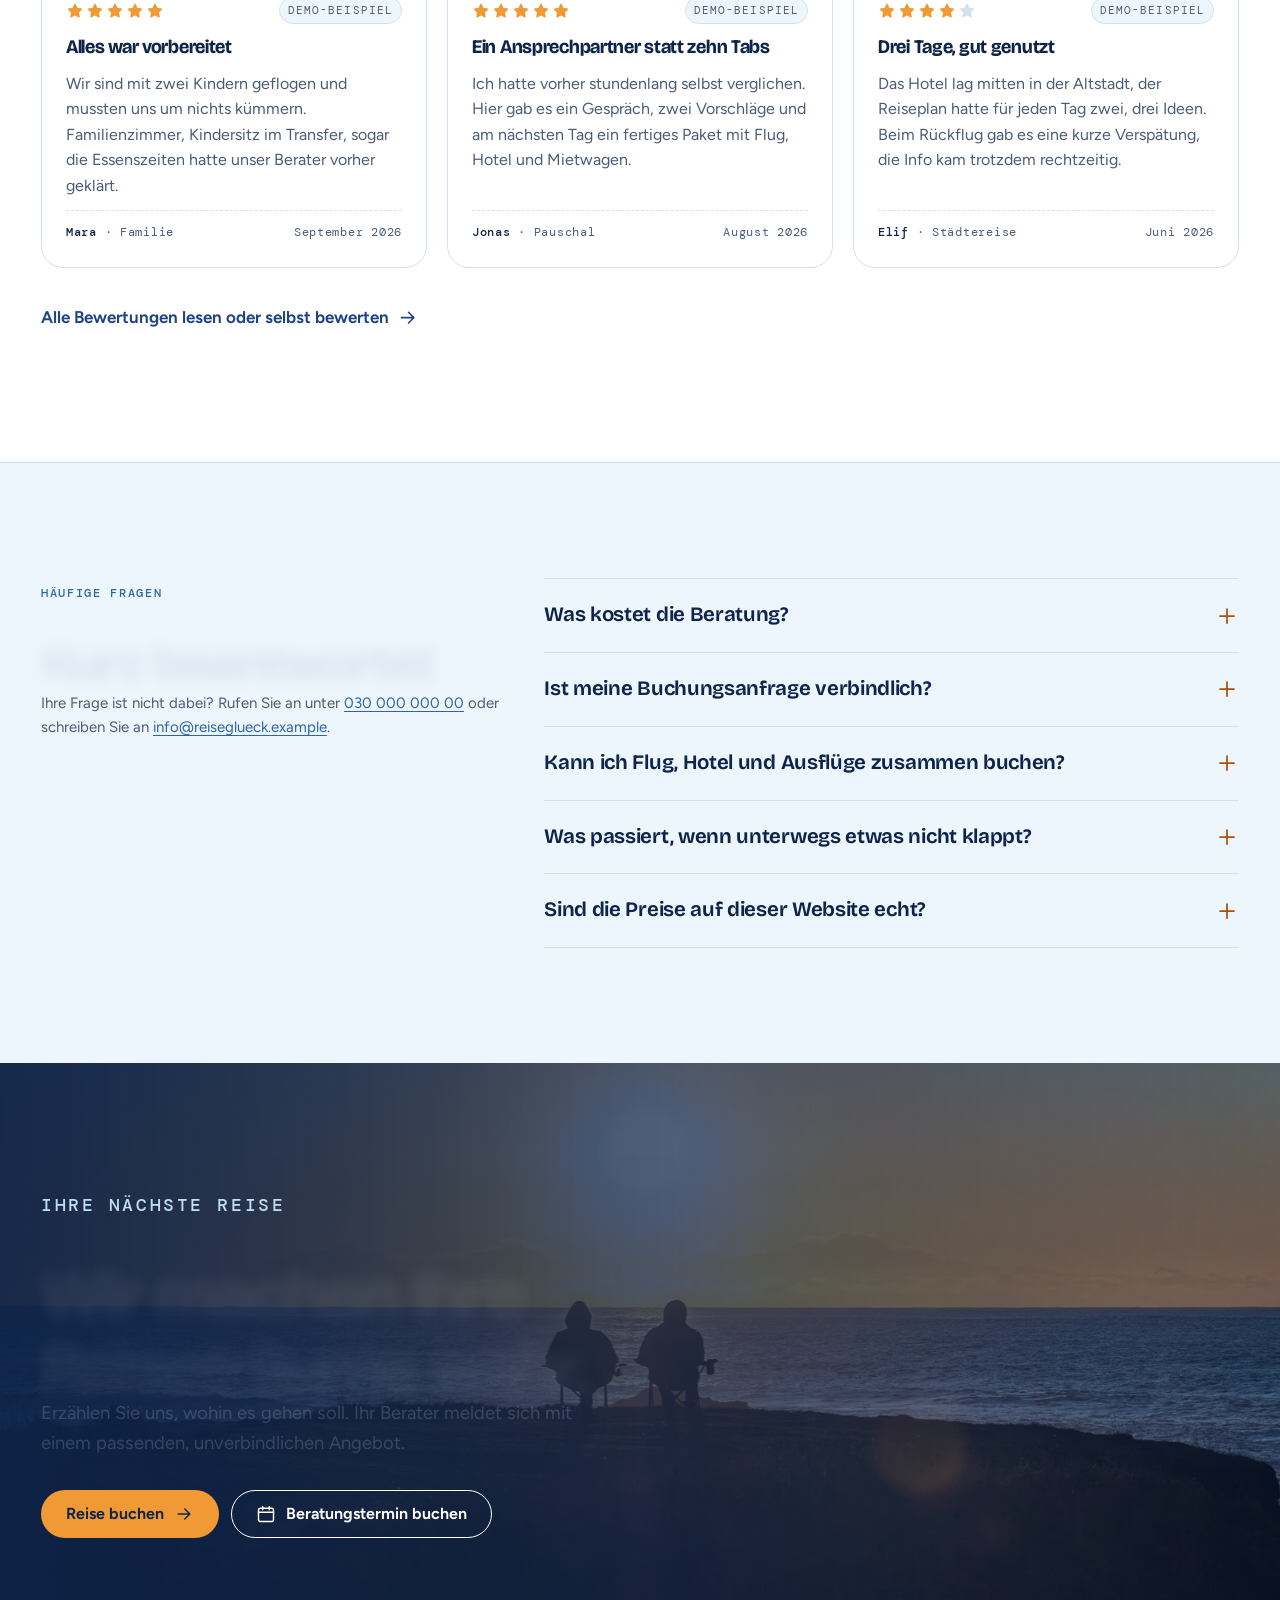
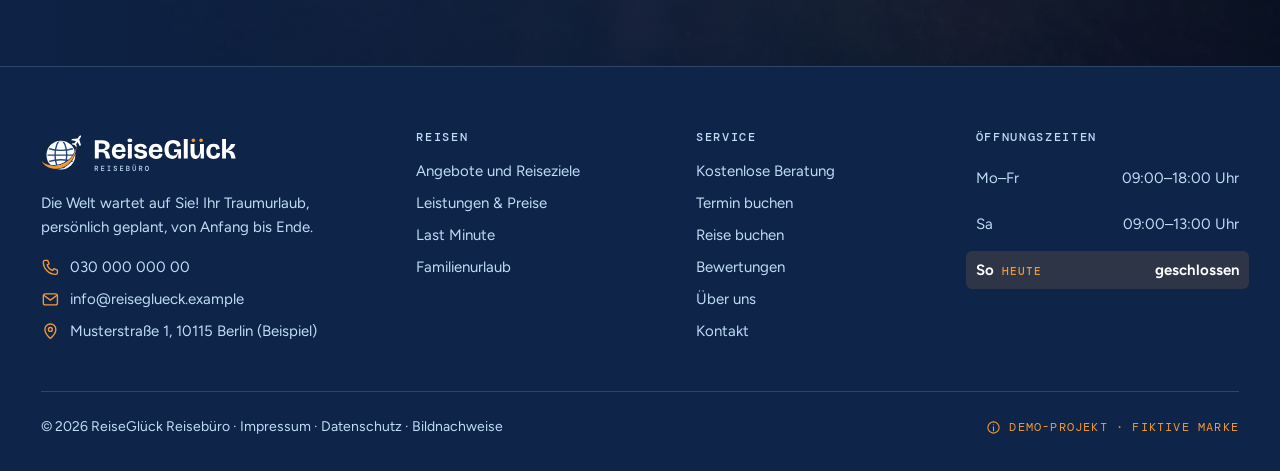
==== commit 0d65b708: "Water canvas: fix dotted line of wrong pixels at the water edge The photo was sampled inside a branc" ====
--- a/index.html
+++ b/index.html
@@ -358,7 +358,7 @@
 <script src="assets/js/reviews.js?v=23" defer></script>
 <script src="assets/js/water-title.js?v=31" defer></script>
 <script src="assets/js/loader.js?v=2" defer></script>
-<script src="assets/js/hero-water.js?v=2" defer></script>
+<script src="assets/js/hero-water.js?v=3" defer></script>
 <script src="assets/js/hero-palm.js?v=1" defer></script>
 <script src="assets/js/motion.js?v=24" defer></script>
 </body>
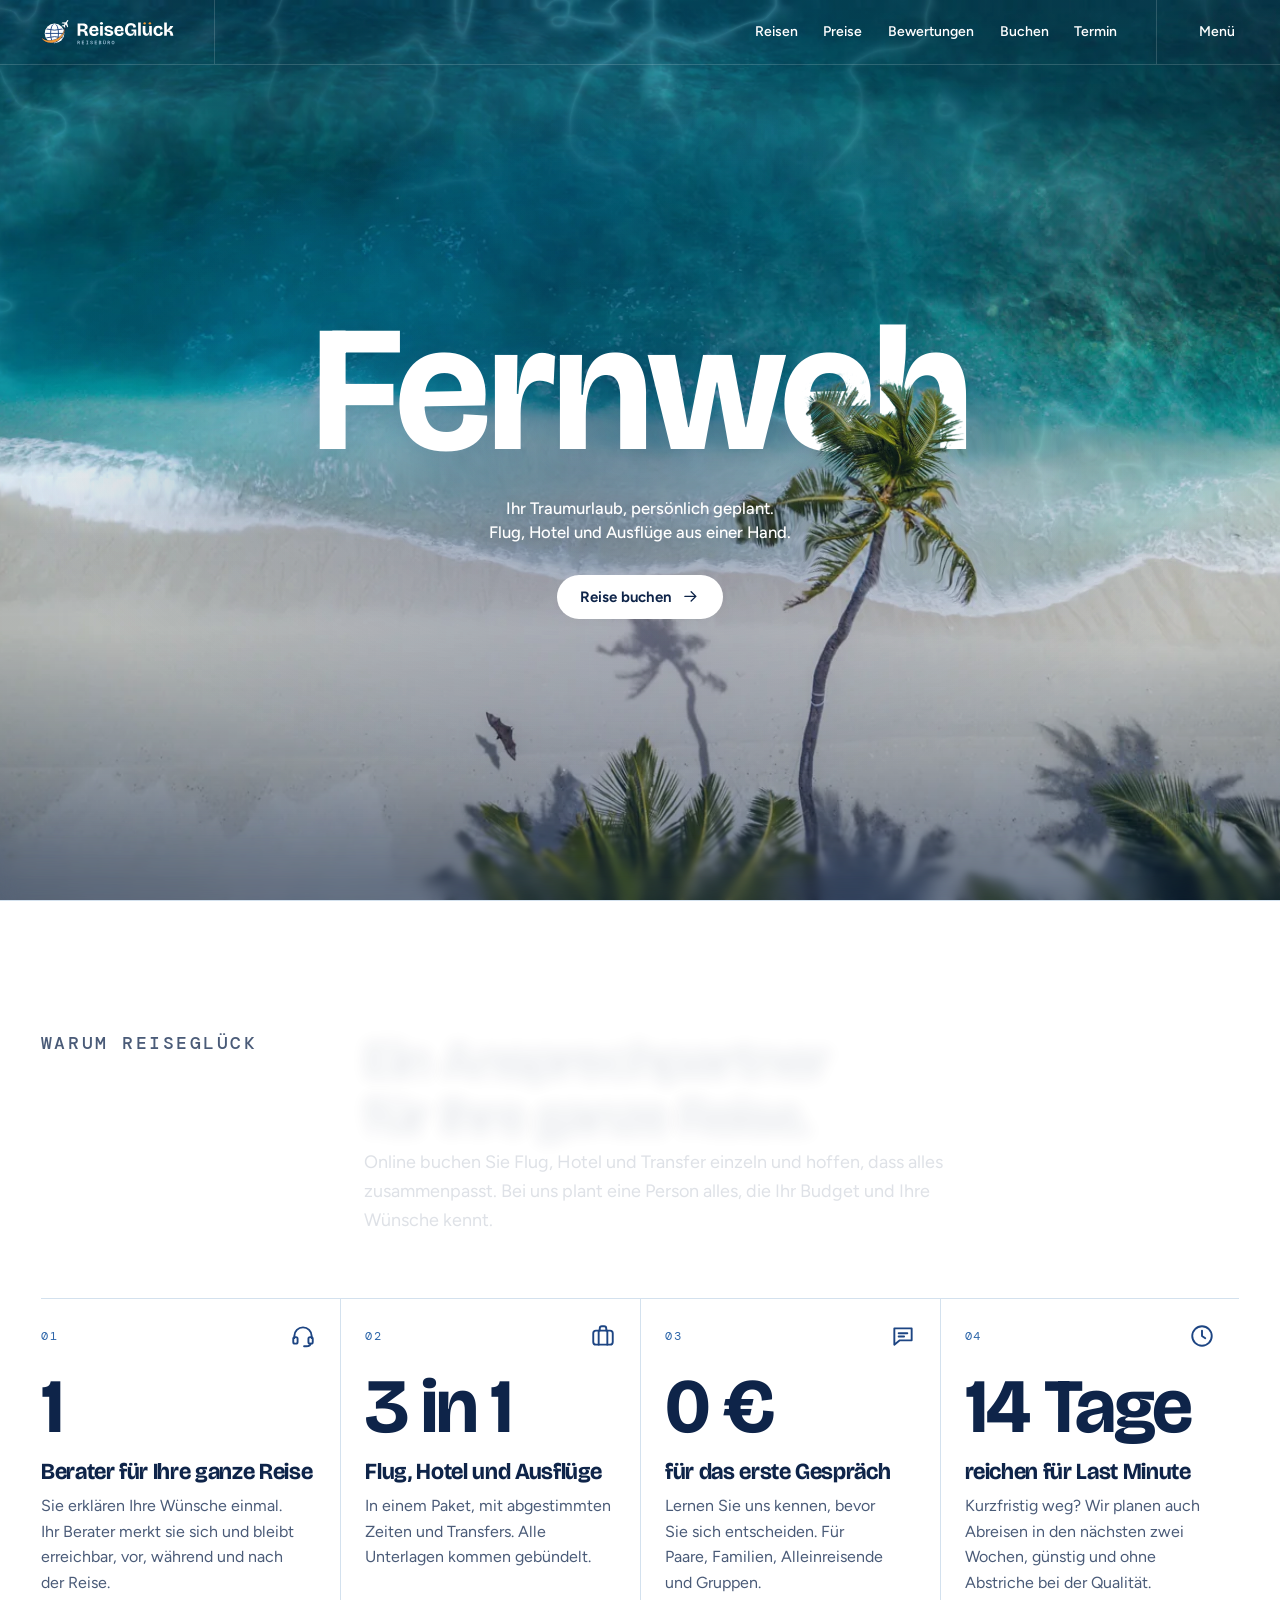
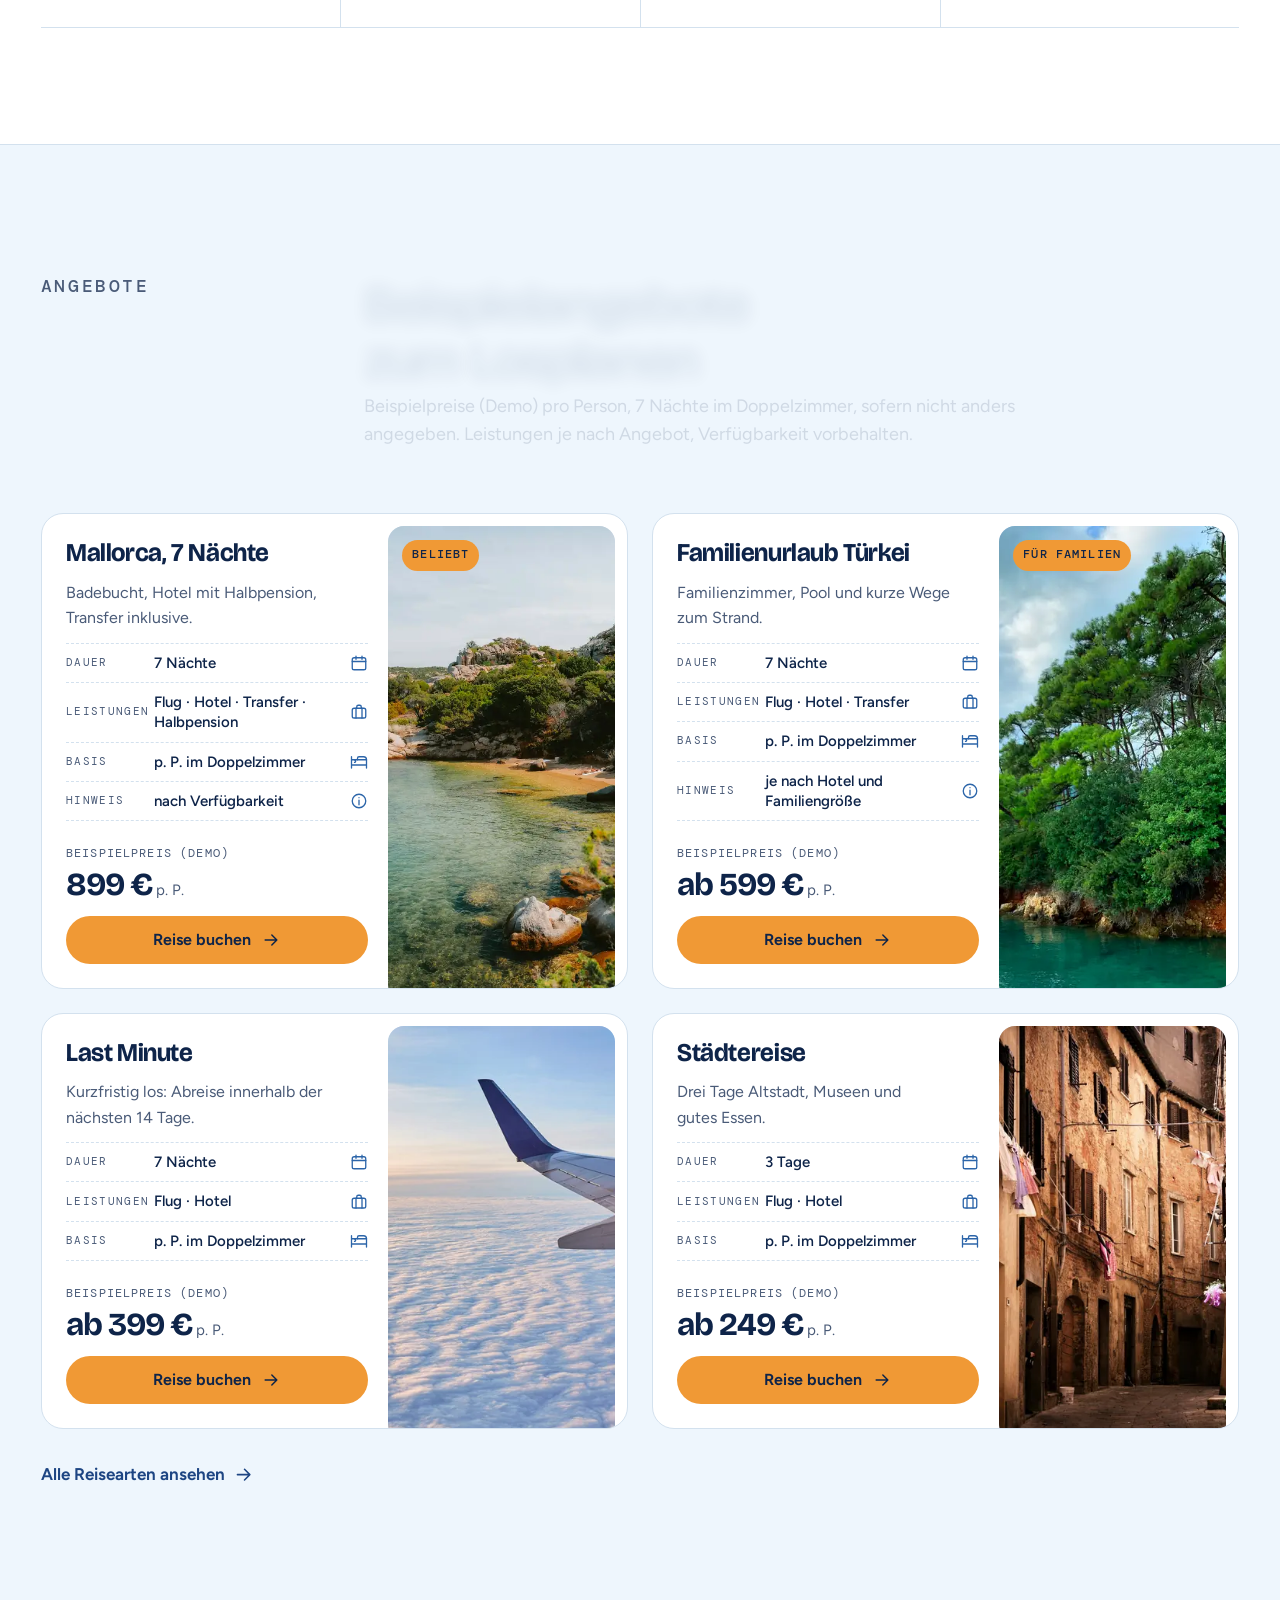
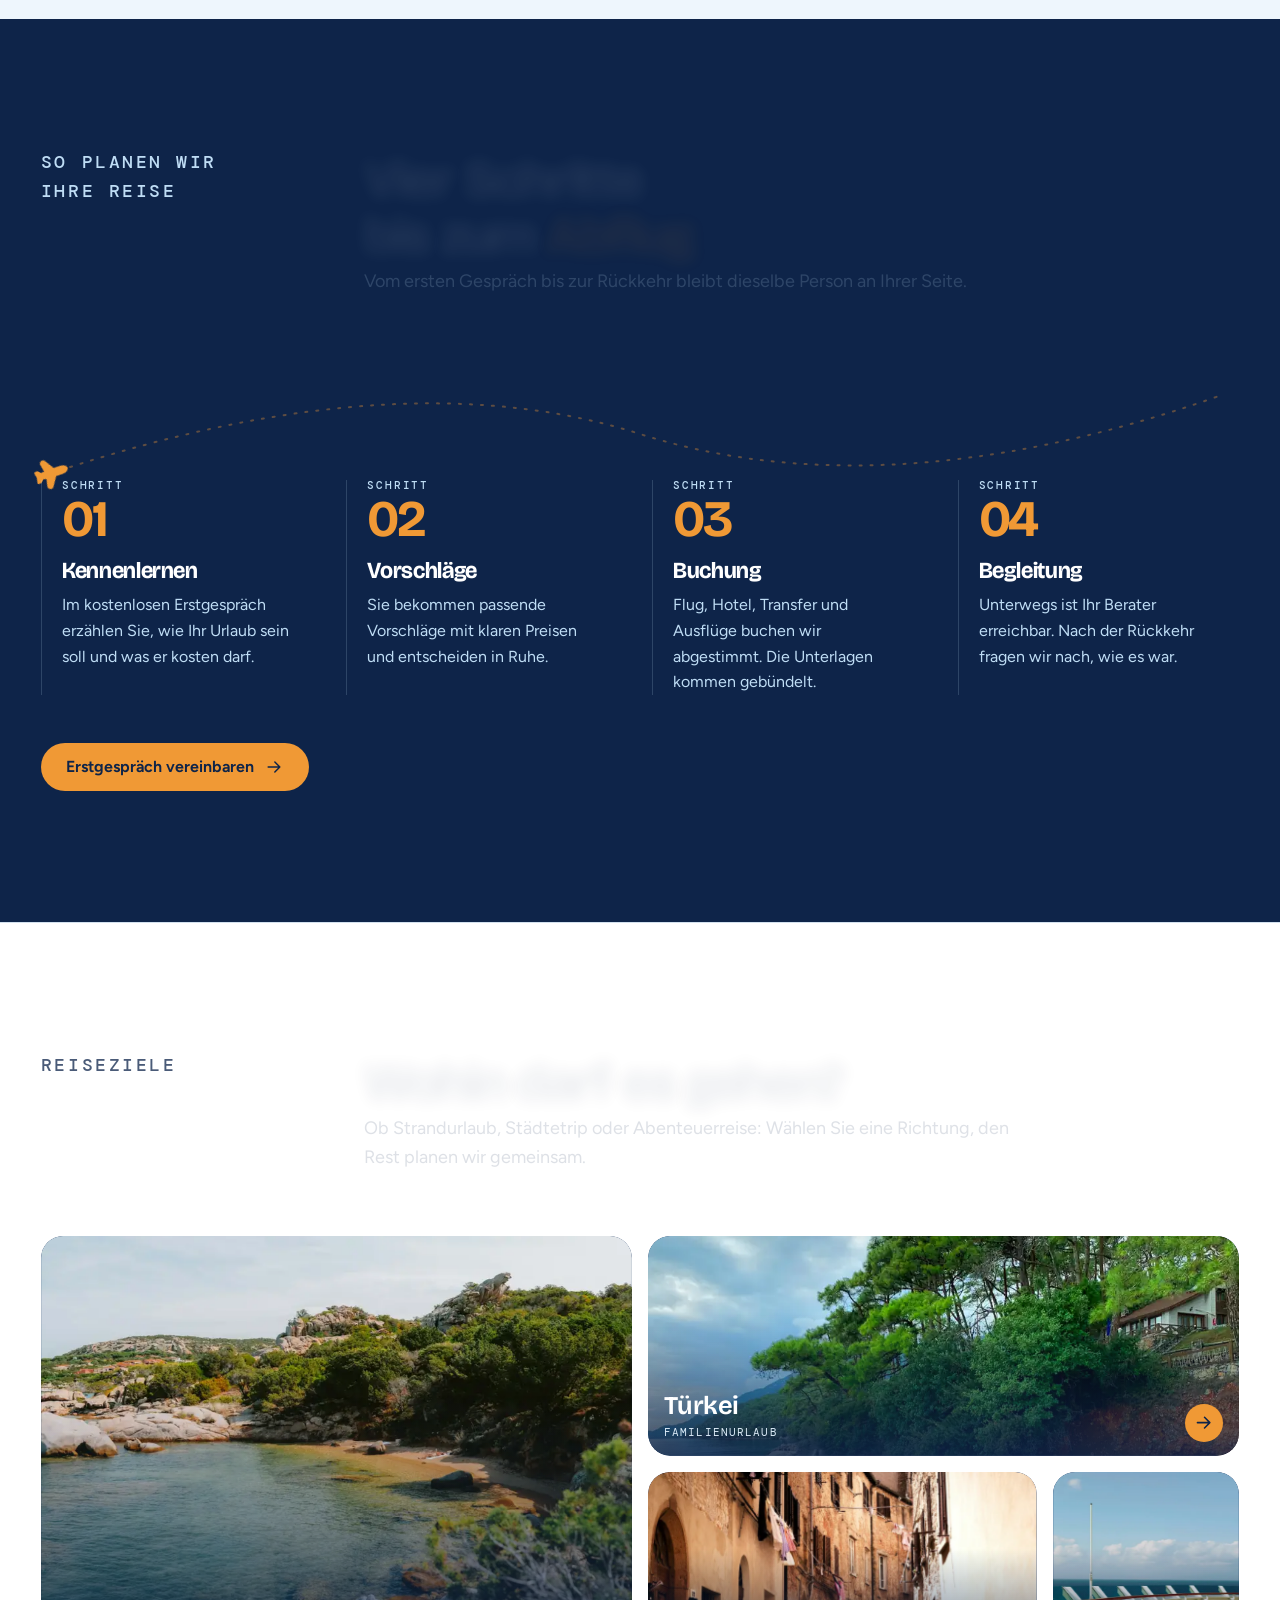
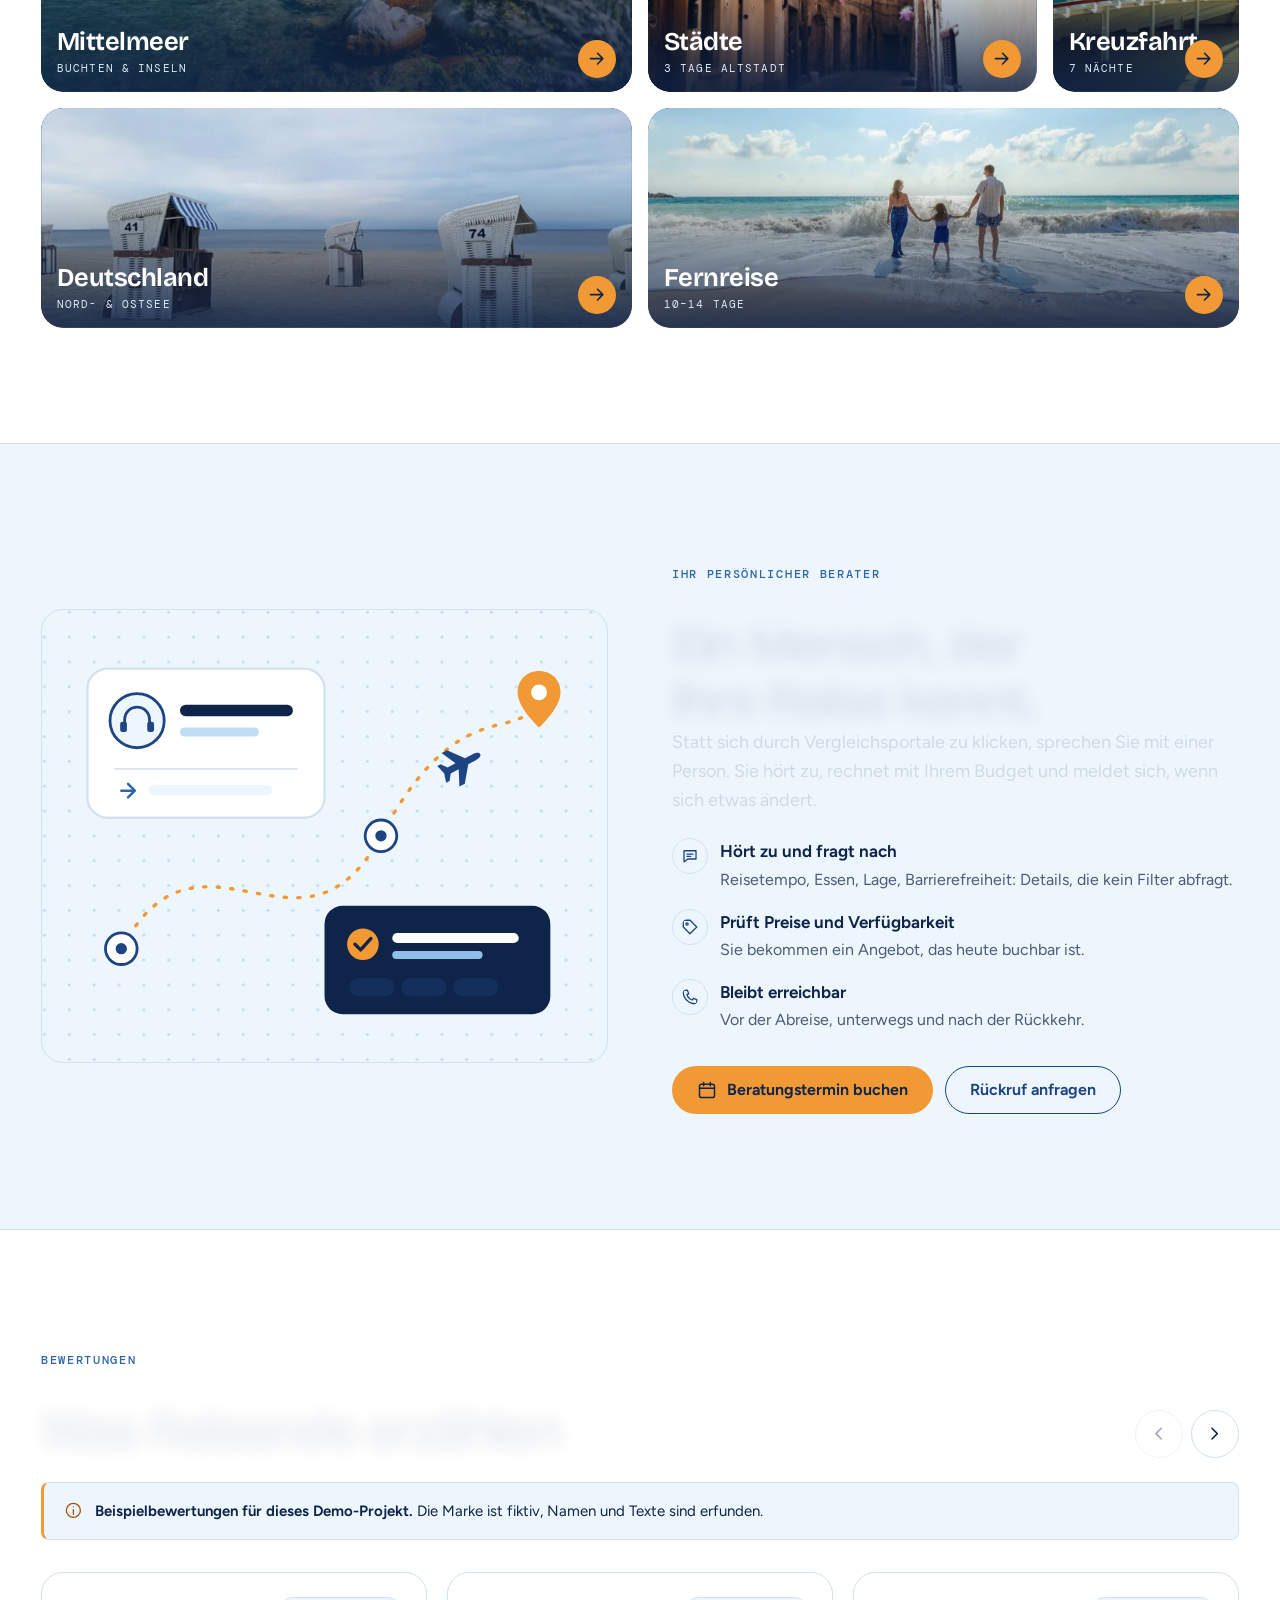
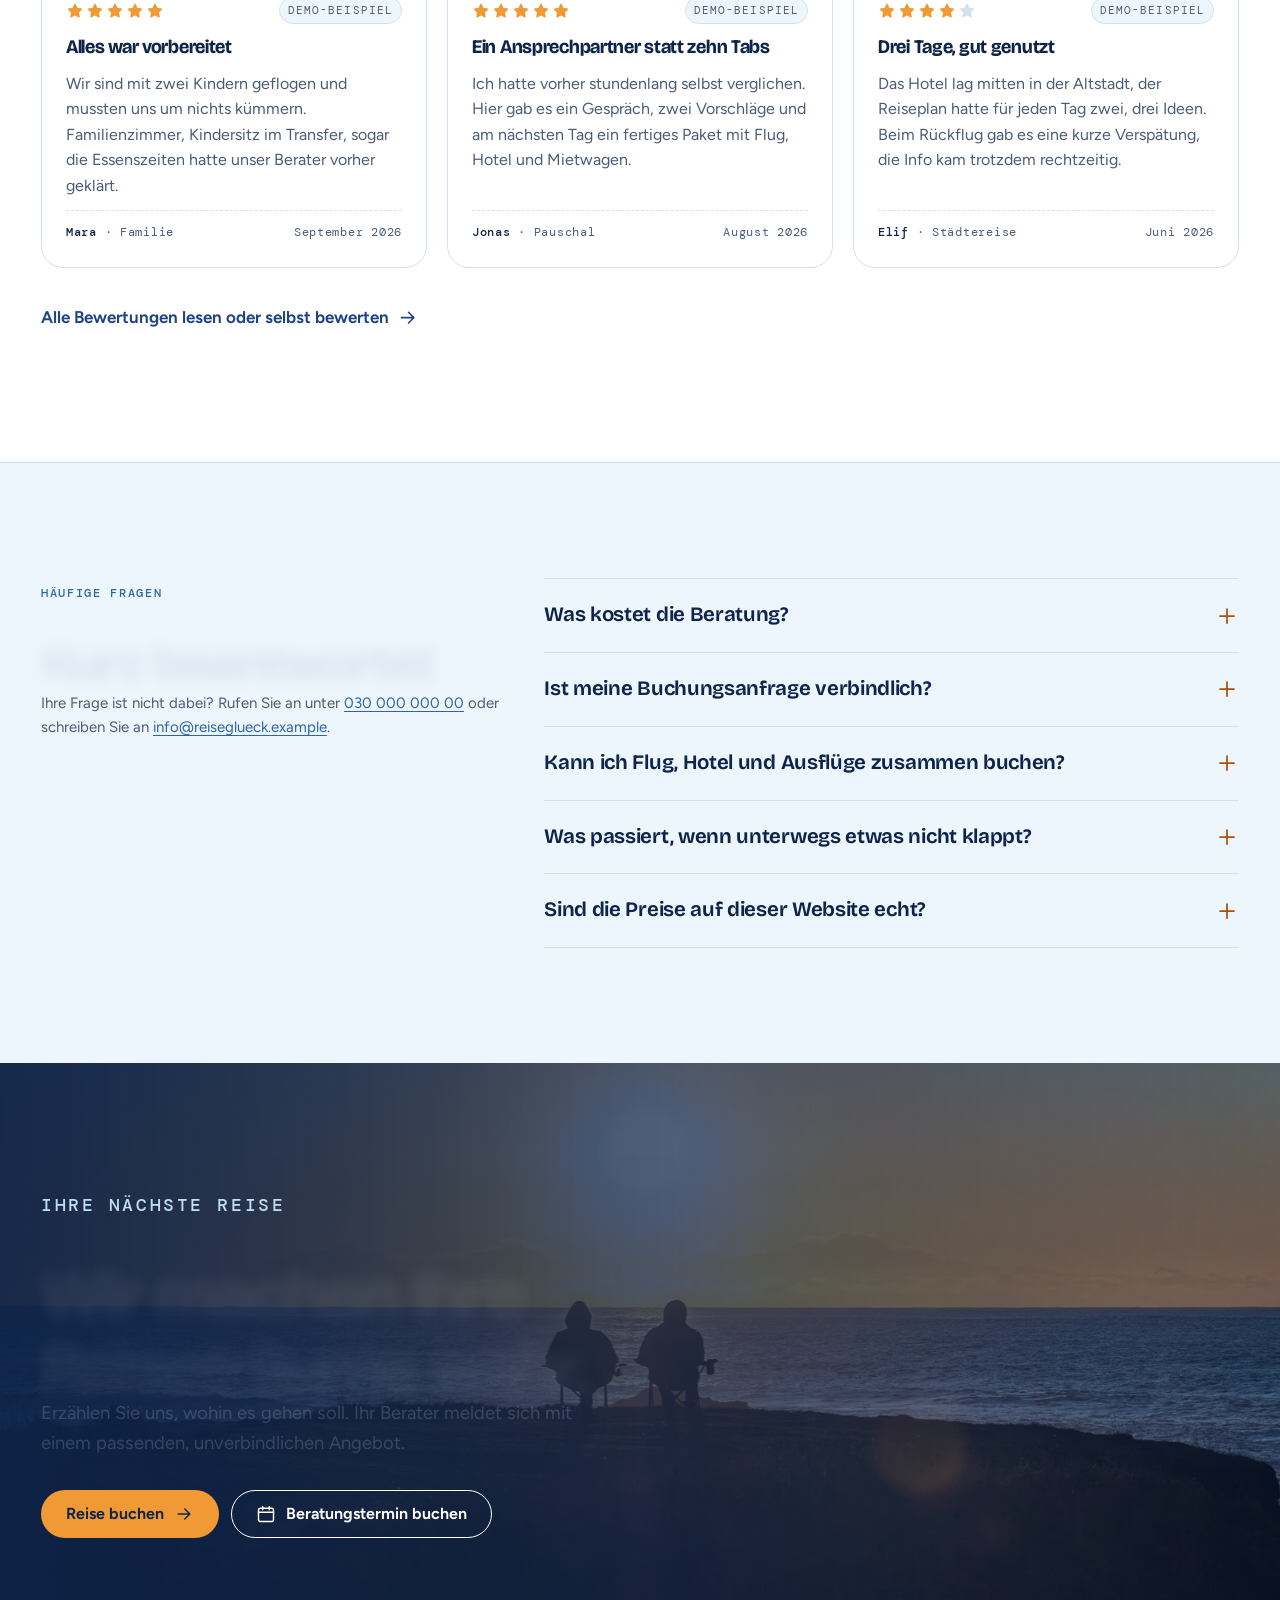
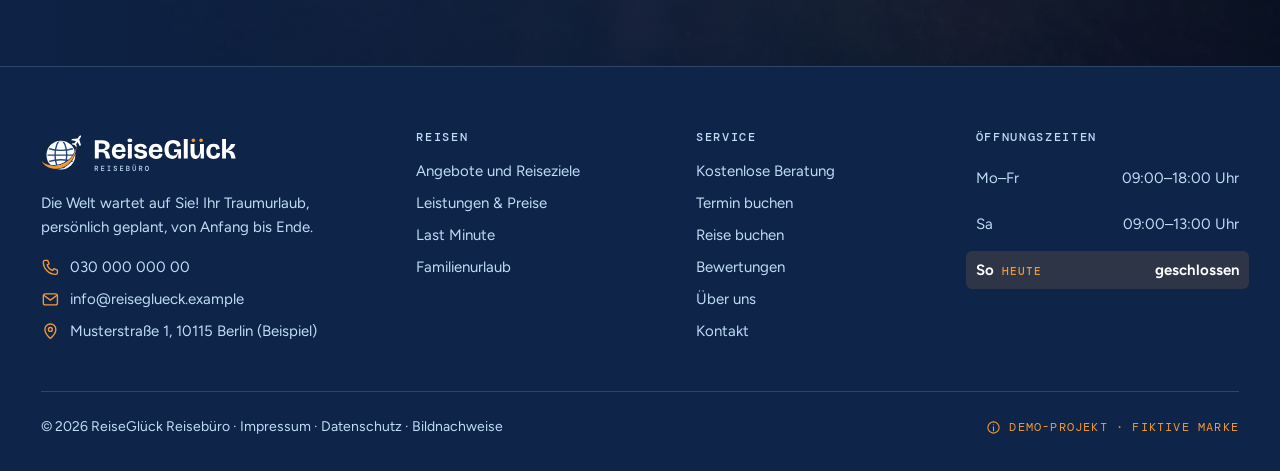
==== commit 95112051: "Stronger water motion in the hero Displacement was in device pixels, so on 2x/3x screens it shrank t" ====
--- a/index.html
+++ b/index.html
@@ -358,7 +358,7 @@
 <script src="assets/js/reviews.js?v=23" defer></script>
 <script src="assets/js/water-title.js?v=31" defer></script>
 <script src="assets/js/loader.js?v=2" defer></script>
-<script src="assets/js/hero-water.js?v=3" defer></script>
+<script src="assets/js/hero-water.js?v=4" defer></script>
 <script src="assets/js/hero-palm.js?v=1" defer></script>
 <script src="assets/js/motion.js?v=24" defer></script>
 </body>
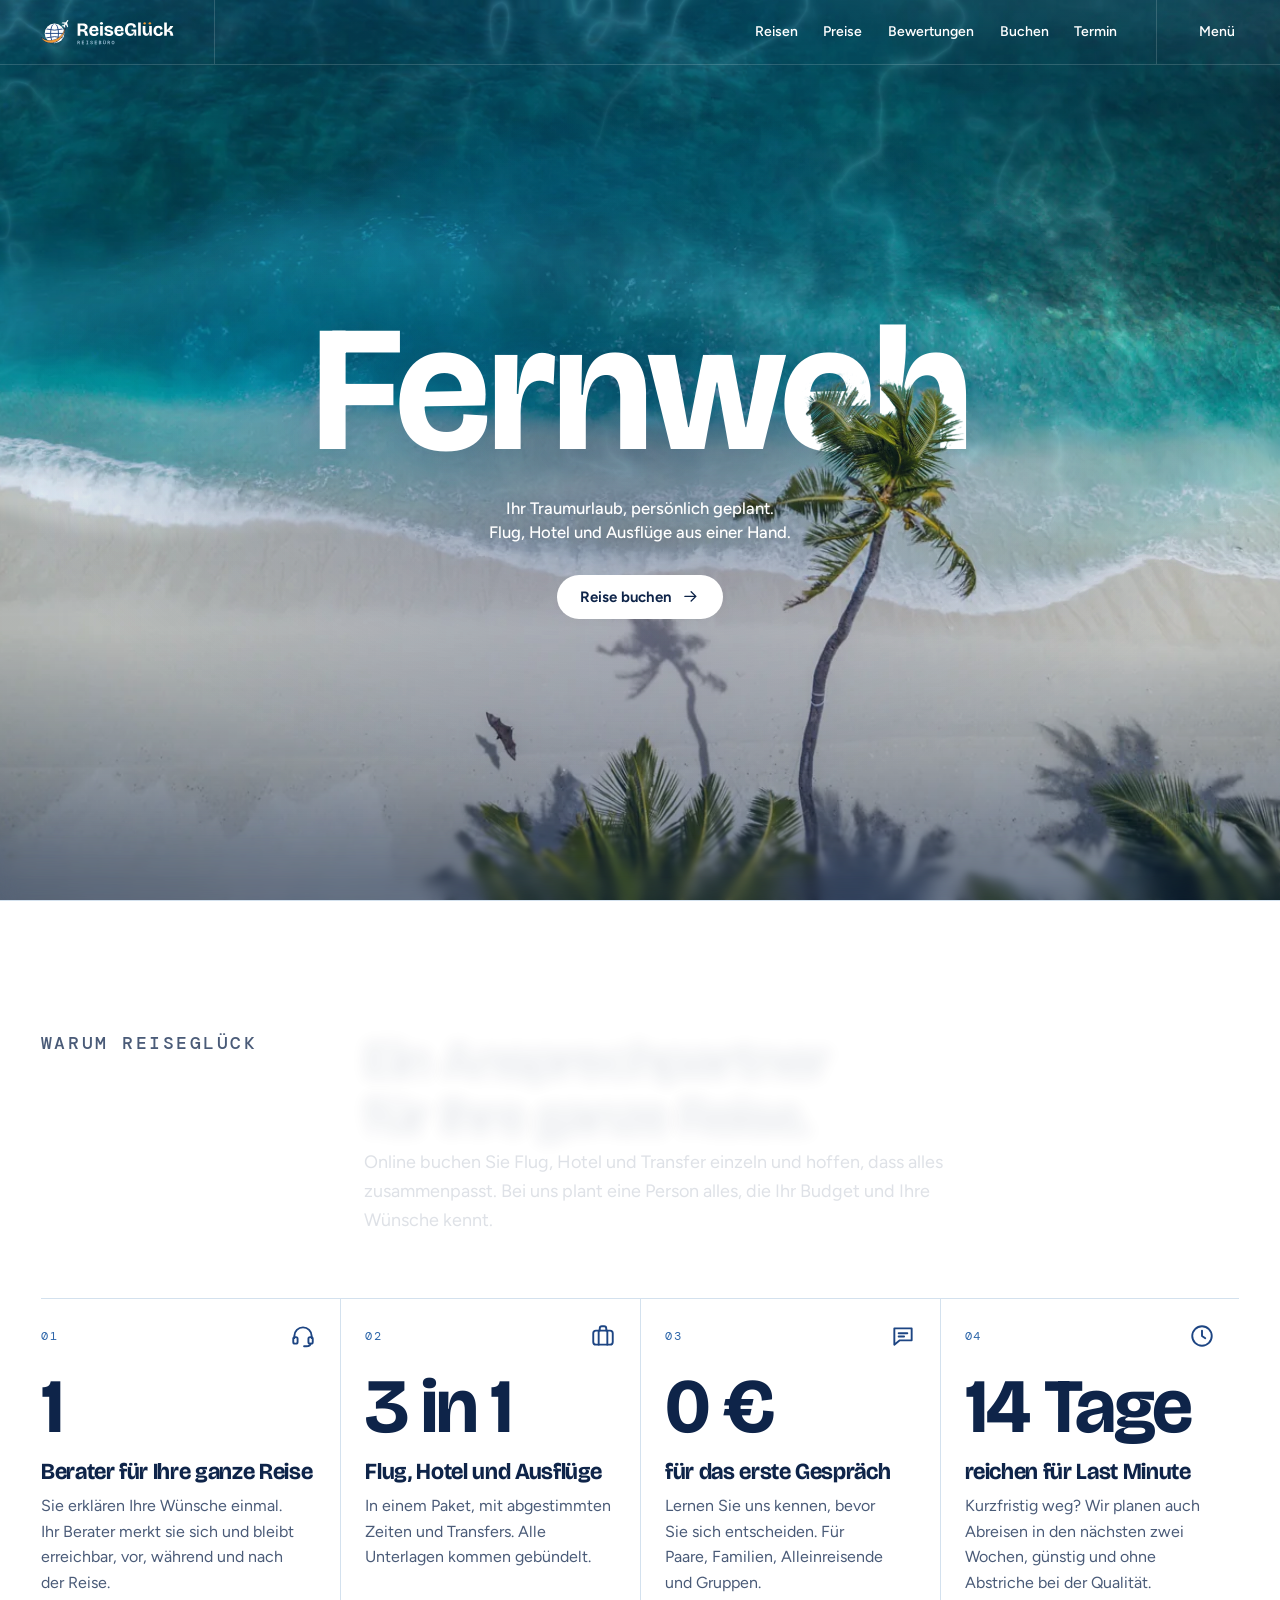
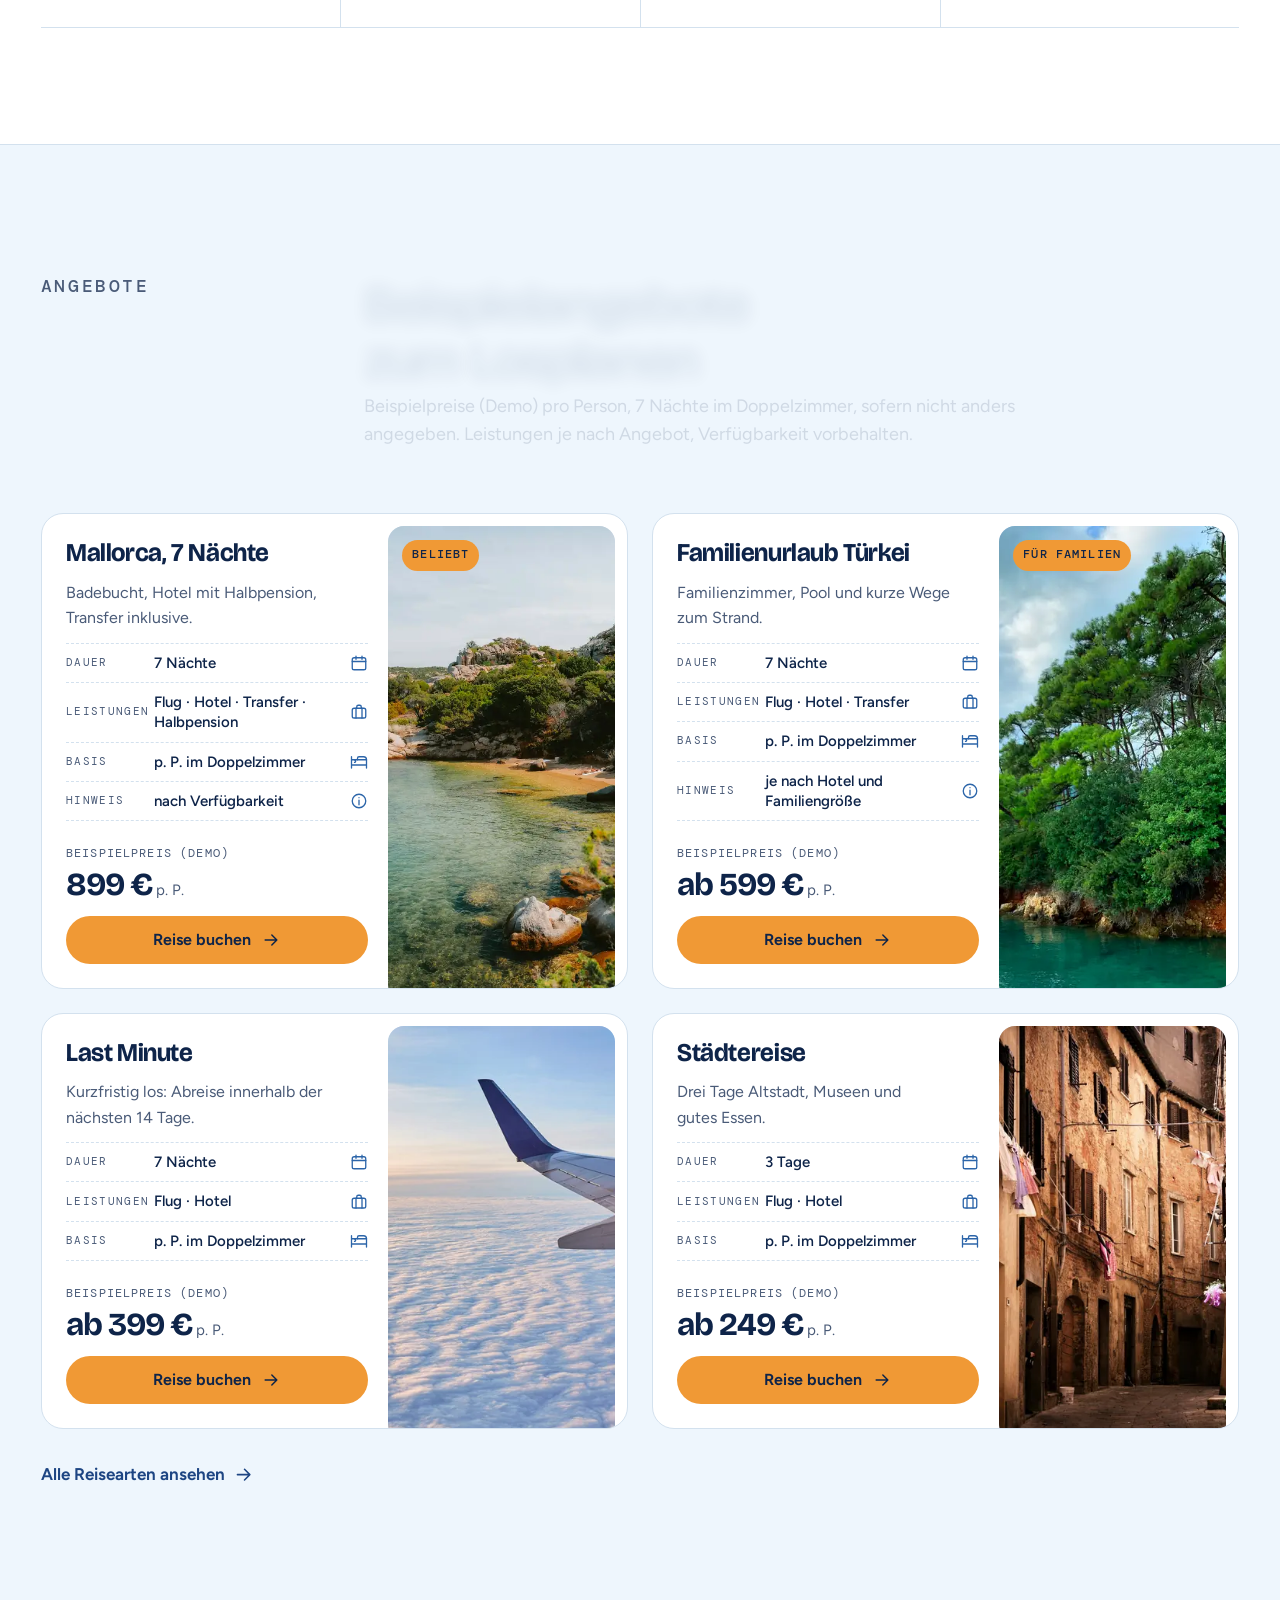
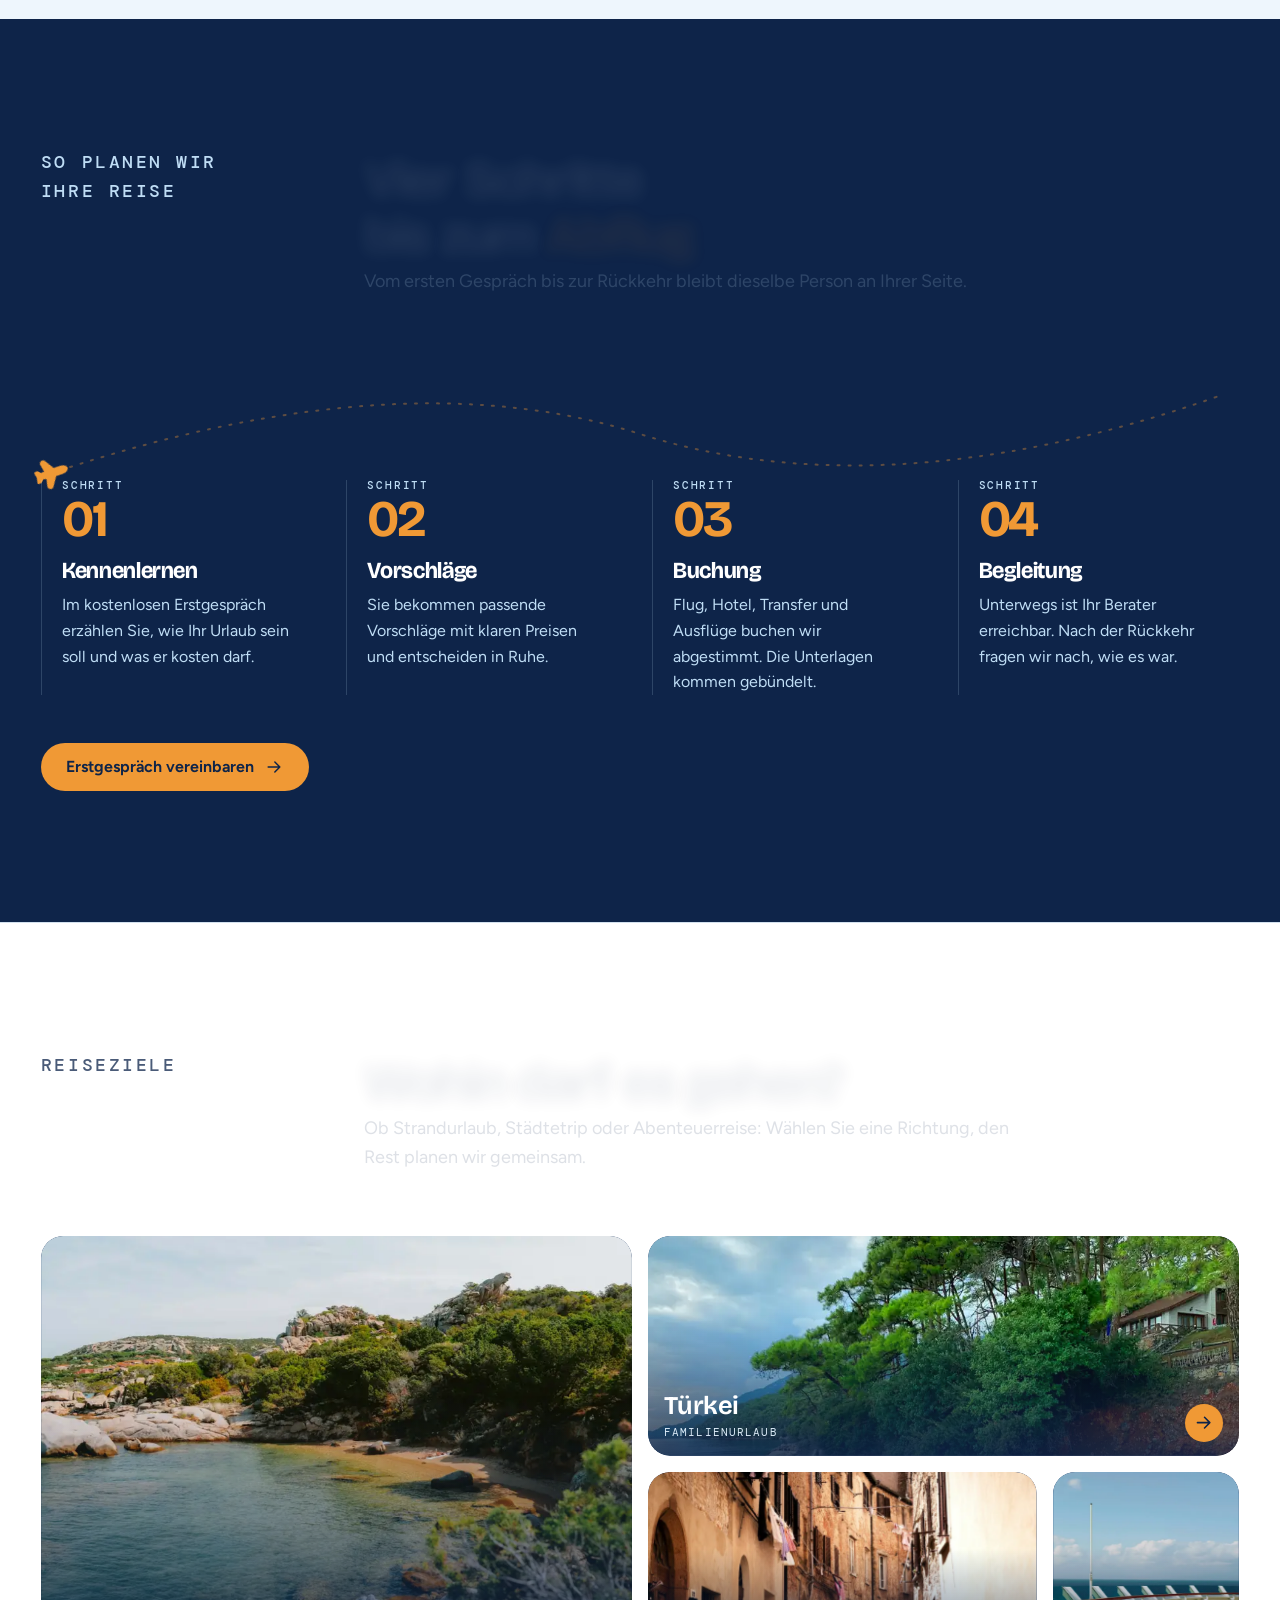
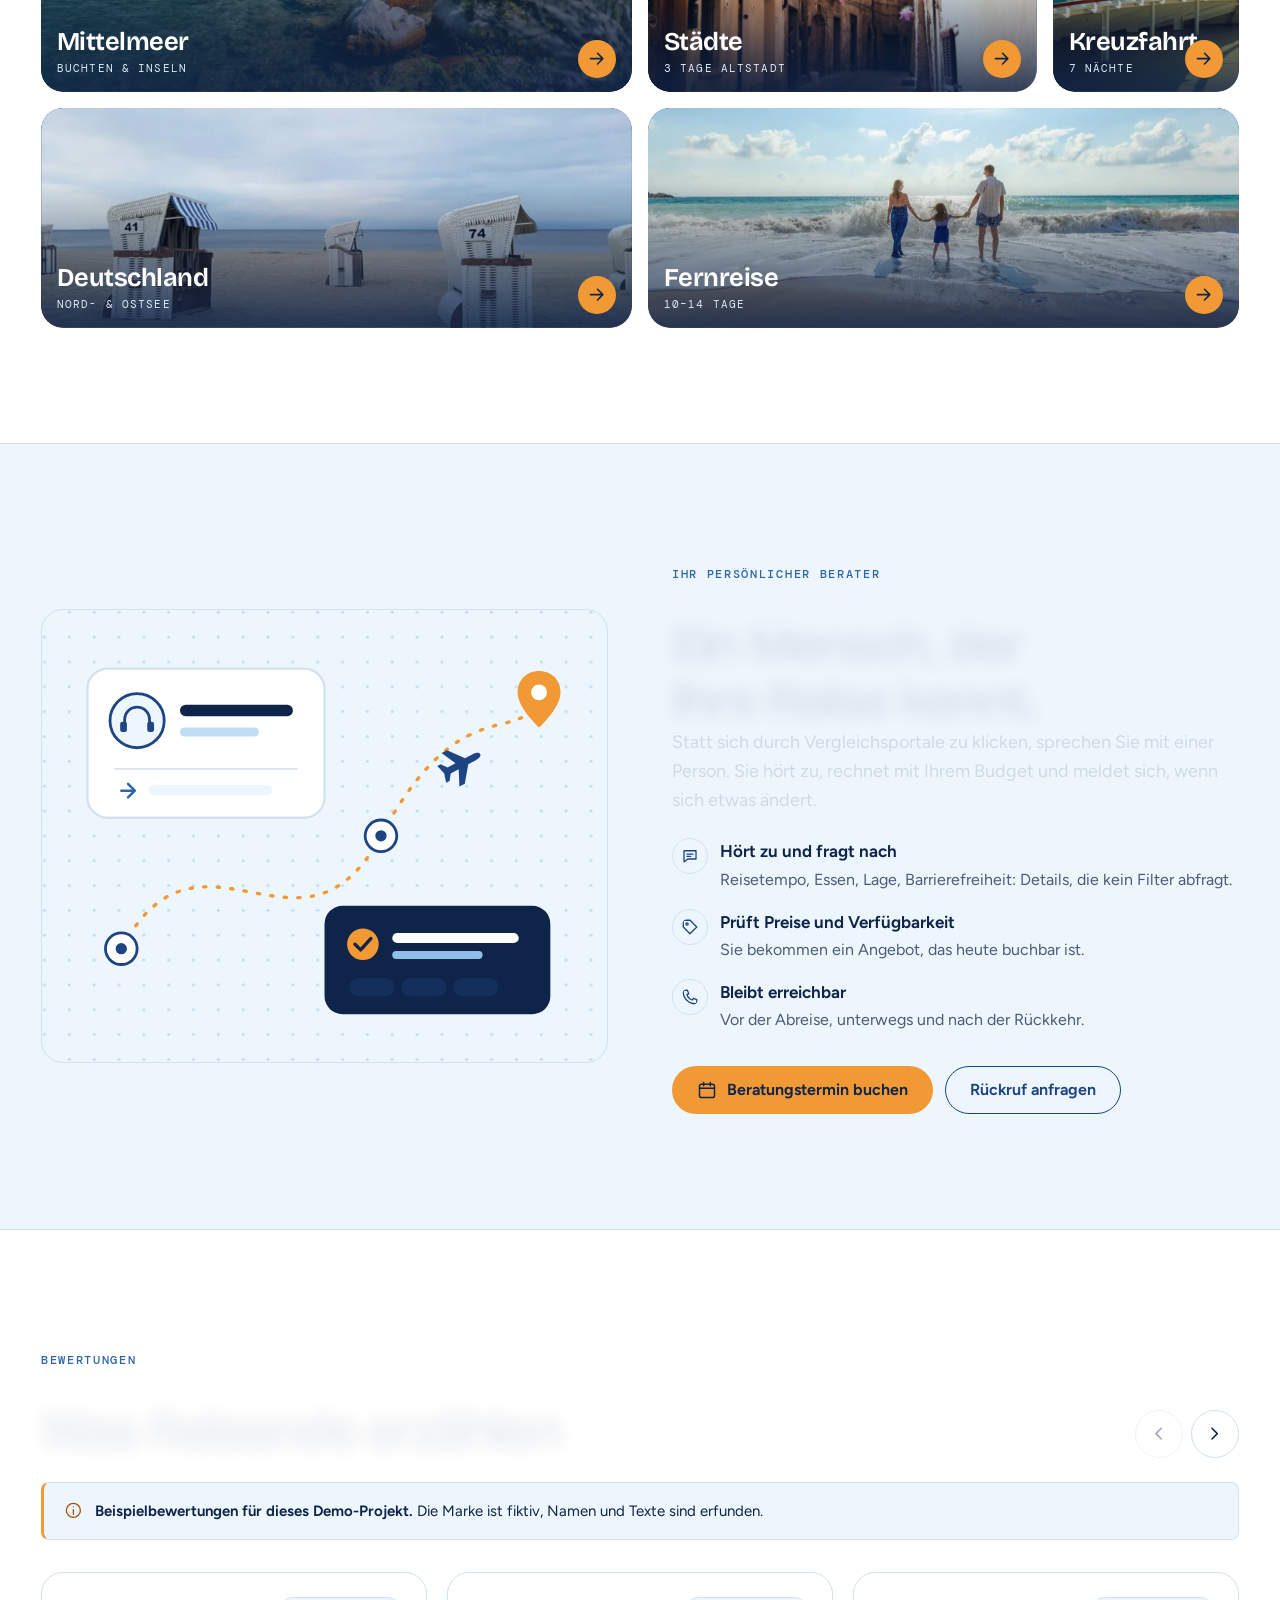
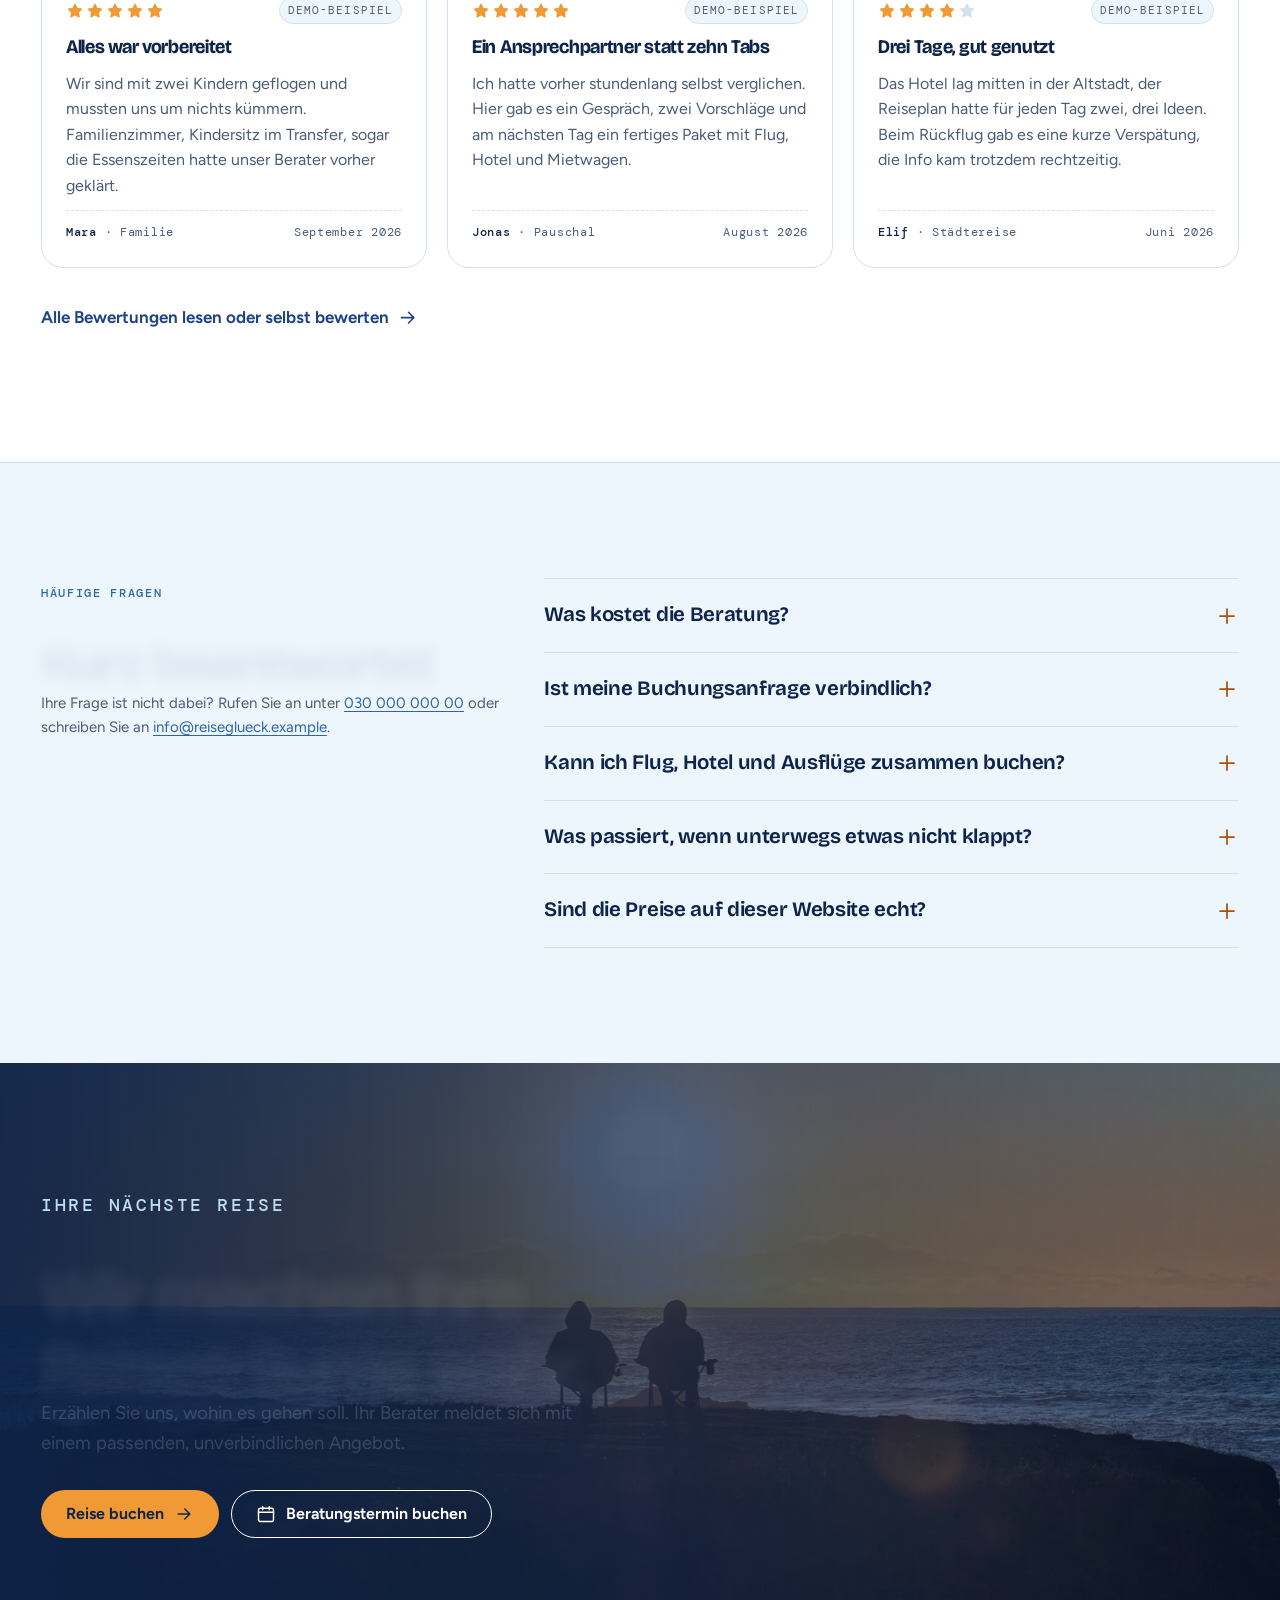
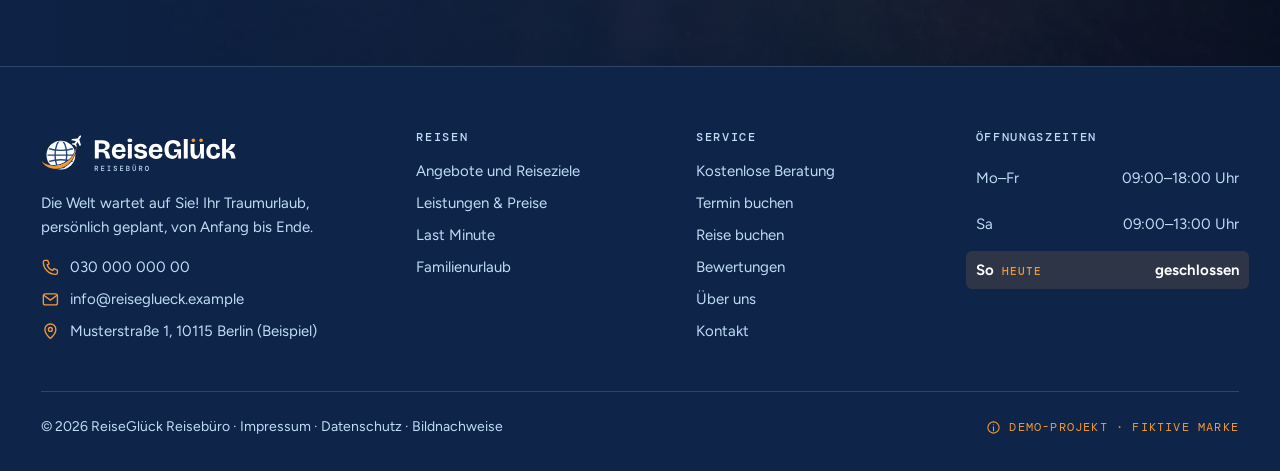
==== commit 25800b31: "Clean URLs: drop .html from all internal links GitHub Pages serves /termin from termin.html, so ever" ====
--- a/index.html
+++ b/index.html
@@ -49,16 +49,16 @@
 <a class="skip" href="#main">Zum Inhalt springen</a>
 <header class="site-header">
   <div class="frame">
-    <a class="brand" href="index.html" aria-label="ReiseGlück Reisebüro, zur Startseite">
+    <a class="brand" href="./" aria-label="ReiseGlück Reisebüro, zur Startseite">
       <img class="logo-dark" src="assets/logo/logo.svg" alt="" width="176" height="40">
       <img class="logo-white" src="assets/logo/logo-white.svg" alt="" width="176" height="40">
     </a>
     <nav class="nav-main" aria-label="Hauptnavigation">
-        <a href="reisen.html">Reisen</a>
-        <a href="preise.html">Preise</a>
-        <a href="bewertungen.html">Bewertungen</a>
-        <a href="buchen.html">Buchen</a>
-        <a href="termin.html">Termin</a>
+        <a href="reisen">Reisen</a>
+        <a href="preise">Preise</a>
+        <a href="bewertungen">Bewertungen</a>
+        <a href="buchen">Buchen</a>
+        <a href="termin">Termin</a>
     </nav>
     <div class="header-actions">
       <button class="menu-btn" type="button" data-menu-open aria-expanded="false" aria-controls="drawer"><span class="menu-label">Menü</span></button>
@@ -74,20 +74,20 @@
     </div>
     <nav aria-label="Alle Seiten">
       <ol>
-          <li><a href="index.html" aria-current="page">Start</a></li>
-          <li><a href="reisen.html">Reisen</a></li>
-          <li><a href="preise.html">Leistungen & Preise</a></li>
-          <li><a href="buchen.html">Reise buchen</a></li>
-          <li><a href="bewertungen.html">Bewertungen</a></li>
-          <li><a href="beratung.html">Beratung & Anfrage</a></li>
-          <li><a href="termin.html">Termin buchen</a></li>
-          <li><a href="ueber-uns.html">Über uns</a></li>
-          <li><a href="kontakt.html">Kontakt</a></li>
+          <li><a href="./" aria-current="page">Start</a></li>
+          <li><a href="reisen">Reisen</a></li>
+          <li><a href="preise">Leistungen & Preise</a></li>
+          <li><a href="buchen">Reise buchen</a></li>
+          <li><a href="bewertungen">Bewertungen</a></li>
+          <li><a href="beratung">Beratung & Anfrage</a></li>
+          <li><a href="termin">Termin buchen</a></li>
+          <li><a href="ueber-uns">Über uns</a></li>
+          <li><a href="kontakt">Kontakt</a></li>
       </ol>
     </nav>
     <div class="drawer-foot">
-      <p><a class="btn btn-block" href="buchen.html">Reise buchen</a></p>
-      <p>Lieber erst reden? <a href="termin.html">Beratungstermin buchen</a><br><a href="tel:+493000000000">030 000 000 00</a></p>
+      <p><a class="btn btn-block" href="buchen">Reise buchen</a></p>
+      <p>Lieber erst reden? <a href="termin">Beratungstermin buchen</a><br><a href="tel:+493000000000">030 000 000 00</a></p>
     </div>
   </div>
 </div>
@@ -102,7 +102,7 @@
     </div>
     <p class="hero-lead" data-hero style="--d:9">Ihr Traumurlaub, persönlich geplant.<br> Flug, Hotel und Ausflüge aus einer Hand.</p>
     <div class="hero-ctas" data-hero style="--d:10">
-      <a class="btn btn-white" href="buchen.html">Reise buchen <svg class="i i-arrow" aria-hidden="true"><use href="assets/icons.svg#arrow"/></svg></a>
+      <a class="btn btn-white" href="buchen">Reise buchen <svg class="i i-arrow" aria-hidden="true"><use href="assets/icons.svg#arrow"/></svg></a>
     </div>
   </div>
   <div class="hero-palm" aria-hidden="true"><div class="hero-palm-media"><div class="hero-palm-zoom">
@@ -158,8 +158,8 @@
       <p data-reveal style="--d:1">Beispielpreise (Demo) pro Person, 7 Nächte im Doppelzimmer, sofern nicht anders angegeben. Leistungen je nach Angebot, Verfügbarkeit vorbehalten.</p>
     </div>
     <div class="cards featured" data-cards="mallorca, tuerkei-familie, lastminute, staedtereise"></div>
-    <noscript><p class="note">Die Angebote werden mit JavaScript geladen. Alle Preise finden Sie auch unter <a href="preise.html">Leistungen &amp; Preise</a>.</p></noscript>
-    <p class="mt-8"><a class="link-arrow" href="reisen.html">Alle Reisearten ansehen <svg class="i" aria-hidden="true"><use href="assets/icons.svg#arrow"/></svg></a></p>
+    <noscript><p class="note">Die Angebote werden mit JavaScript geladen. Alle Preise finden Sie auch unter <a href="preise">Leistungen &amp; Preise</a>.</p></noscript>
+    <p class="mt-8"><a class="link-arrow" href="reisen">Alle Reisearten ansehen <svg class="i" aria-hidden="true"><use href="assets/icons.svg#arrow"/></svg></a></p>
   </div>
 </section>
 
@@ -182,7 +182,7 @@
         <li class="step" data-reveal style="--d:3"><span class="step-no"><small>Schritt</small>04</span><h3>Begleitung</h3><p>Unterwegs ist Ihr Berater erreichbar. Nach der Rückkehr fragen wir nach, wie es war.</p></li>
       </ol>
     </div>
-    <p class="mt-12"><a class="btn" href="termin.html">Erstgespräch vereinbaren <svg class="i i-arrow" aria-hidden="true"><use href="assets/icons.svg#arrow"/></svg></a></p>
+    <p class="mt-12"><a class="btn" href="termin">Erstgespräch vereinbaren <svg class="i i-arrow" aria-hidden="true"><use href="assets/icons.svg#arrow"/></svg></a></p>
   </div>
 </section>
 
@@ -196,12 +196,12 @@
       <p data-reveal style="--d:1">Ob Strandurlaub, Städtetrip oder Abenteuerreise: Wählen Sie eine Richtung, den Rest planen wir gemeinsam.</p>
     </div>
     <div class="dest-grid">
-      <a class="dest" href="reise.html?id=mallorca" data-reveal style="--d:0"><img src="assets/img/bucht-mittelmeer-1200.webp" width="1200" height="800" alt="" loading="lazy" decoding="async"><span class="dest-text"><span><strong>Mittelmeer</strong><small>Buchten &amp; Inseln</small></span><span class="dest-go" aria-hidden="true"><svg class="i"><use href="assets/icons.svg#arrow"/></svg></span></span></a>
-      <a class="dest" href="reise.html?id=tuerkei-familie" data-reveal style="--d:1"><img src="assets/img/kueste-tuerkei-800.webp" width="800" height="659" alt="" loading="lazy" decoding="async"><span class="dest-text"><span><strong>Türkei</strong><small>Familienurlaub</small></span><span class="dest-go" aria-hidden="true"><svg class="i"><use href="assets/icons.svg#arrow"/></svg></span></span></a>
-      <a class="dest" href="reise.html?id=staedtereise" data-reveal style="--d:2"><img src="assets/img/altstadt-gasse-800.webp" width="800" height="533" alt="" loading="lazy" decoding="async"><span class="dest-text"><span><strong>Städte</strong><small>3 Tage Altstadt</small></span><span class="dest-go" aria-hidden="true"><svg class="i"><use href="assets/icons.svg#arrow"/></svg></span></span></a>
-      <a class="dest" href="reise.html?id=kreuzfahrt" data-reveal style="--d:3"><img src="assets/img/kreuzfahrt-deck-800.webp" width="800" height="642" alt="" loading="lazy" decoding="async"><span class="dest-text"><span><strong>Kreuzfahrt</strong><small>7 Nächte</small></span><span class="dest-go" aria-hidden="true"><svg class="i"><use href="assets/icons.svg#arrow"/></svg></span></span></a>
-      <a class="dest" href="reise.html?id=deutschland" data-reveal style="--d:4"><img src="assets/img/strandkoerbe-800.webp" width="800" height="450" alt="" loading="lazy" decoding="async"><span class="dest-text"><span><strong>Deutschland</strong><small>Nord- &amp; Ostsee</small></span><span class="dest-go" aria-hidden="true"><svg class="i"><use href="assets/icons.svg#arrow"/></svg></span></span></a>
-      <a class="dest" href="reise.html?id=fernreise" data-reveal style="--d:5"><img src="assets/img/familie-strand-800.webp" width="800" height="533" alt="" loading="lazy" decoding="async"><span class="dest-text"><span><strong>Fernreise</strong><small>10–14 Tage</small></span><span class="dest-go" aria-hidden="true"><svg class="i"><use href="assets/icons.svg#arrow"/></svg></span></span></a>
+      <a class="dest" href="reise?id=mallorca" data-reveal style="--d:0"><img src="assets/img/bucht-mittelmeer-1200.webp" width="1200" height="800" alt="" loading="lazy" decoding="async"><span class="dest-text"><span><strong>Mittelmeer</strong><small>Buchten &amp; Inseln</small></span><span class="dest-go" aria-hidden="true"><svg class="i"><use href="assets/icons.svg#arrow"/></svg></span></span></a>
+      <a class="dest" href="reise?id=tuerkei-familie" data-reveal style="--d:1"><img src="assets/img/kueste-tuerkei-800.webp" width="800" height="659" alt="" loading="lazy" decoding="async"><span class="dest-text"><span><strong>Türkei</strong><small>Familienurlaub</small></span><span class="dest-go" aria-hidden="true"><svg class="i"><use href="assets/icons.svg#arrow"/></svg></span></span></a>
+      <a class="dest" href="reise?id=staedtereise" data-reveal style="--d:2"><img src="assets/img/altstadt-gasse-800.webp" width="800" height="533" alt="" loading="lazy" decoding="async"><span class="dest-text"><span><strong>Städte</strong><small>3 Tage Altstadt</small></span><span class="dest-go" aria-hidden="true"><svg class="i"><use href="assets/icons.svg#arrow"/></svg></span></span></a>
+      <a class="dest" href="reise?id=kreuzfahrt" data-reveal style="--d:3"><img src="assets/img/kreuzfahrt-deck-800.webp" width="800" height="642" alt="" loading="lazy" decoding="async"><span class="dest-text"><span><strong>Kreuzfahrt</strong><small>7 Nächte</small></span><span class="dest-go" aria-hidden="true"><svg class="i"><use href="assets/icons.svg#arrow"/></svg></span></span></a>
+      <a class="dest" href="reise?id=deutschland" data-reveal style="--d:4"><img src="assets/img/strandkoerbe-800.webp" width="800" height="450" alt="" loading="lazy" decoding="async"><span class="dest-text"><span><strong>Deutschland</strong><small>Nord- &amp; Ostsee</small></span><span class="dest-go" aria-hidden="true"><svg class="i"><use href="assets/icons.svg#arrow"/></svg></span></span></a>
+      <a class="dest" href="reise?id=fernreise" data-reveal style="--d:5"><img src="assets/img/familie-strand-800.webp" width="800" height="533" alt="" loading="lazy" decoding="async"><span class="dest-text"><span><strong>Fernreise</strong><small>10–14 Tage</small></span><span class="dest-go" aria-hidden="true"><svg class="i"><use href="assets/icons.svg#arrow"/></svg></span></span></a>
     </div>
   </div>
 </section>
@@ -249,7 +249,7 @@
         <li data-reveal style="--d:2"><svg class="i" aria-hidden="true"><use href="assets/icons.svg#tag"/></svg><div><strong>Prüft Preise und Verfügbarkeit</strong><span>Sie bekommen ein Angebot, das heute buchbar ist.</span></div></li>
         <li data-reveal style="--d:3"><svg class="i" aria-hidden="true"><use href="assets/icons.svg#phone"/></svg><div><strong>Bleibt erreichbar</strong><span>Vor der Abreise, unterwegs und nach der Rückkehr.</span></div></li>
       </ul>
-      <div class="hero-ctas"><a class="btn" href="termin.html"><svg class="i" aria-hidden="true"><use href="assets/icons.svg#calendar"/></svg>Beratungstermin buchen</a><a class="btn btn-ghost" href="beratung.html">Rückruf anfragen</a></div>
+      <div class="hero-ctas"><a class="btn" href="termin"><svg class="i" aria-hidden="true"><use href="assets/icons.svg#calendar"/></svg>Beratungstermin buchen</a><a class="btn btn-ghost" href="beratung">Rückruf anfragen</a></div>
     </div>
   </div>
 </section>
@@ -270,7 +270,7 @@
       <div class="demo-note"><svg class="i" aria-hidden="true"><use href="assets/icons.svg#info"/></svg><p><strong>Beispielbewertungen für dieses Demo-Projekt.</strong> Die Marke ist fiktiv, Namen und Texte sind erfunden.</p></div>
       <div class="carousel-track" id="rv-highlights" role="region" aria-label="Hervorgehobene Bewertungen" tabindex="0" data-review-highlights></div>
     </div>
-    <p class="mt-8"><a class="link-arrow" href="bewertungen.html">Alle Bewertungen lesen oder selbst bewerten <svg class="i" aria-hidden="true"><use href="assets/icons.svg#arrow"/></svg></a></p>
+    <p class="mt-8"><a class="link-arrow" href="bewertungen">Alle Bewertungen lesen oder selbst bewerten <svg class="i" aria-hidden="true"><use href="assets/icons.svg#arrow"/></svg></a></p>
   </div>
 </section>
 
@@ -282,7 +282,7 @@
       <p class="note">Ihre Frage ist nicht dabei? Rufen Sie an unter <a href="tel:+493000000000">030 000 000 00</a> oder schreiben Sie an <a href="mailto:info@reiseglueck.example">info@reiseglueck.example</a>.</p>
     </div>
     <div class="faq">
-      <details><summary>Was kostet die Beratung?<svg class="i" aria-hidden="true"><use href="assets/icons.svg#plus"/></svg></summary><div class="faq-a"><p>Das erste Gespräch ist kostenlos und unverbindlich. Einen festen Termin bei Lena oder Jonas buchen Sie direkt im <a href="termin.html">Terminkalender</a>. Für weitere Services wie eine individuelle Reiseplanung gibt es feste Pauschalen, die Sie unter <a href="preise.html">Leistungen &amp; Preise</a> finden.</p></div></details>
+      <details><summary>Was kostet die Beratung?<svg class="i" aria-hidden="true"><use href="assets/icons.svg#plus"/></svg></summary><div class="faq-a"><p>Das erste Gespräch ist kostenlos und unverbindlich. Einen festen Termin bei Lena oder Jonas buchen Sie direkt im <a href="termin">Terminkalender</a>. Für weitere Services wie eine individuelle Reiseplanung gibt es feste Pauschalen, die Sie unter <a href="preise">Leistungen &amp; Preise</a> finden.</p></div></details>
       <details><summary>Ist meine Buchungsanfrage verbindlich?<svg class="i" aria-hidden="true"><use href="assets/icons.svg#plus"/></svg></summary><div class="faq-a"><p>Nein. Sie senden eine unverbindliche Anfrage. Ihr Berater prüft Verfügbarkeit und Preis und schickt Ihnen ein Angebot. Gebucht wird erst, wenn Sie dieses Angebot bestätigen.</p></div></details>
       <details><summary>Kann ich Flug, Hotel und Ausflüge zusammen buchen?<svg class="i" aria-hidden="true"><use href="assets/icons.svg#plus"/></svg></summary><div class="faq-a"><p>Ja. Wir stellen Flug, Hotel, Transfer und Aktivitäten als Paket zusammen. Einzelne Bausteine wie nur einen Flug oder nur ein Hotel buchen wir ebenfalls.</p></div></details>
       <details><summary>Was passiert, wenn unterwegs etwas nicht klappt?<svg class="i" aria-hidden="true"><use href="assets/icons.svg#plus"/></svg></summary><div class="faq-a"><p>Sie rufen Ihren Berater an. Er kennt Ihre Buchung und kümmert sich um Umbuchung, Transfer oder Hotelwechsel.</p></div></details>
@@ -298,8 +298,8 @@
     <h2 id="cta-title" data-reveal>Wir machen Ihre Reiseträume wahr.</h2>
     <p data-reveal style="--d:1">Erzählen Sie uns, wohin es gehen soll. Ihr Berater meldet sich mit einem passenden, unverbindlichen Angebot.</p>
     <div class="hero-ctas" data-reveal style="--d:2">
-      <a class="btn" href="buchen.html">Reise buchen <svg class="i i-arrow" aria-hidden="true"><use href="assets/icons.svg#arrow"/></svg></a>
-      <a class="btn btn-ghost" href="termin.html"><svg class="i" aria-hidden="true"><use href="assets/icons.svg#calendar"/></svg>Beratungstermin buchen</a>
+      <a class="btn" href="buchen">Reise buchen <svg class="i i-arrow" aria-hidden="true"><use href="assets/icons.svg#arrow"/></svg></a>
+      <a class="btn btn-ghost" href="termin"><svg class="i" aria-hidden="true"><use href="assets/icons.svg#calendar"/></svg>Beratungstermin buchen</a>
     </div>
   </div>
 </section>
@@ -319,21 +319,21 @@
       <div>
         <h2>Reisen</h2>
         <ul>
-          <li><a href="reisen.html">Angebote und Reiseziele</a></li>
-          <li><a href="preise.html">Leistungen &amp; Preise</a></li>
-          <li><a href="buchen.html?item=lastminute">Last Minute</a></li>
-          <li><a href="buchen.html?item=familie">Familienurlaub</a></li>
+          <li><a href="reisen">Angebote und Reiseziele</a></li>
+          <li><a href="preise">Leistungen &amp; Preise</a></li>
+          <li><a href="buchen?item=lastminute">Last Minute</a></li>
+          <li><a href="buchen?item=familie">Familienurlaub</a></li>
         </ul>
       </div>
       <div>
         <h2>Service</h2>
         <ul>
-          <li><a href="beratung.html">Kostenlose Beratung</a></li>
-          <li><a href="termin.html">Termin buchen</a></li>
-          <li><a href="buchen.html">Reise buchen</a></li>
-          <li><a href="bewertungen.html">Bewertungen</a></li>
-          <li><a href="ueber-uns.html">Über uns</a></li>
-          <li><a href="kontakt.html">Kontakt</a></li>
+          <li><a href="beratung">Kostenlose Beratung</a></li>
+          <li><a href="termin">Termin buchen</a></li>
+          <li><a href="buchen">Reise buchen</a></li>
+          <li><a href="bewertungen">Bewertungen</a></li>
+          <li><a href="ueber-uns">Über uns</a></li>
+          <li><a href="kontakt">Kontakt</a></li>
         </ul>
       </div>
       <div>
@@ -346,7 +346,7 @@
       </div>
     </div>
     <div class="foot-bottom">
-      <span>© <span data-year>2026</span> ReiseGlück Reisebüro · <a href="impressum.html">Impressum</a> · <a href="datenschutz.html">Datenschutz</a> · <a href="bildnachweise.html">Bildnachweise</a></span>
+      <span>© <span data-year>2026</span> ReiseGlück Reisebüro · <a href="impressum">Impressum</a> · <a href="datenschutz">Datenschutz</a> · <a href="bildnachweise">Bildnachweise</a></span>
       <span class="demo-flag"><svg class="i" aria-hidden="true"><use href="assets/icons.svg#info"/></svg>Demo-Projekt · fiktive Marke</span>
     </div>
   </div>
@@ -354,7 +354,7 @@
 <script src="assets/js/vendor/lenis.min.js?v=23" defer></script>
 <script src="data/offers.js?v=23" defer></script>
 <script src="data/reviews.js?v=23" defer></script>
-<script src="assets/js/site.js?v=24" defer></script>
+<script src="assets/js/site.js?v=25" defer></script>
 <script src="assets/js/reviews.js?v=23" defer></script>
 <script src="assets/js/water-title.js?v=31" defer></script>
 <script src="assets/js/loader.js?v=2" defer></script>
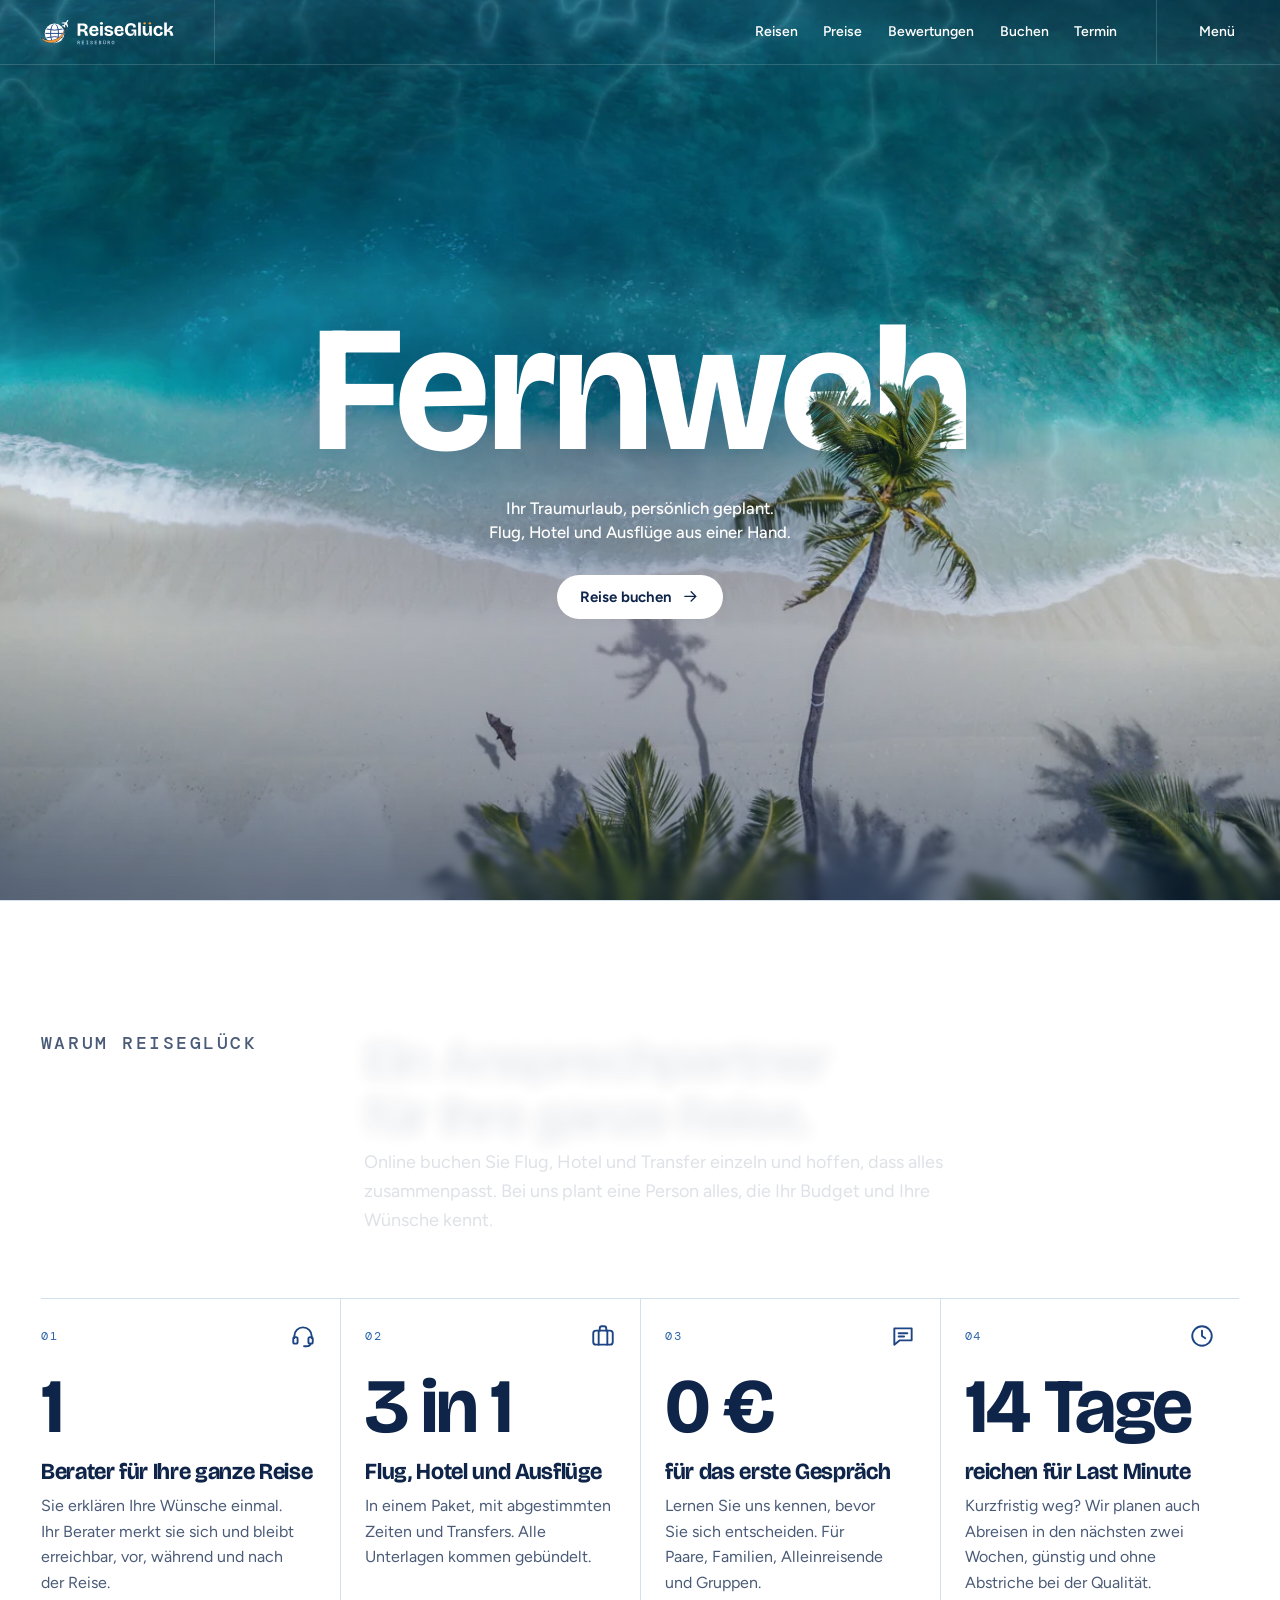
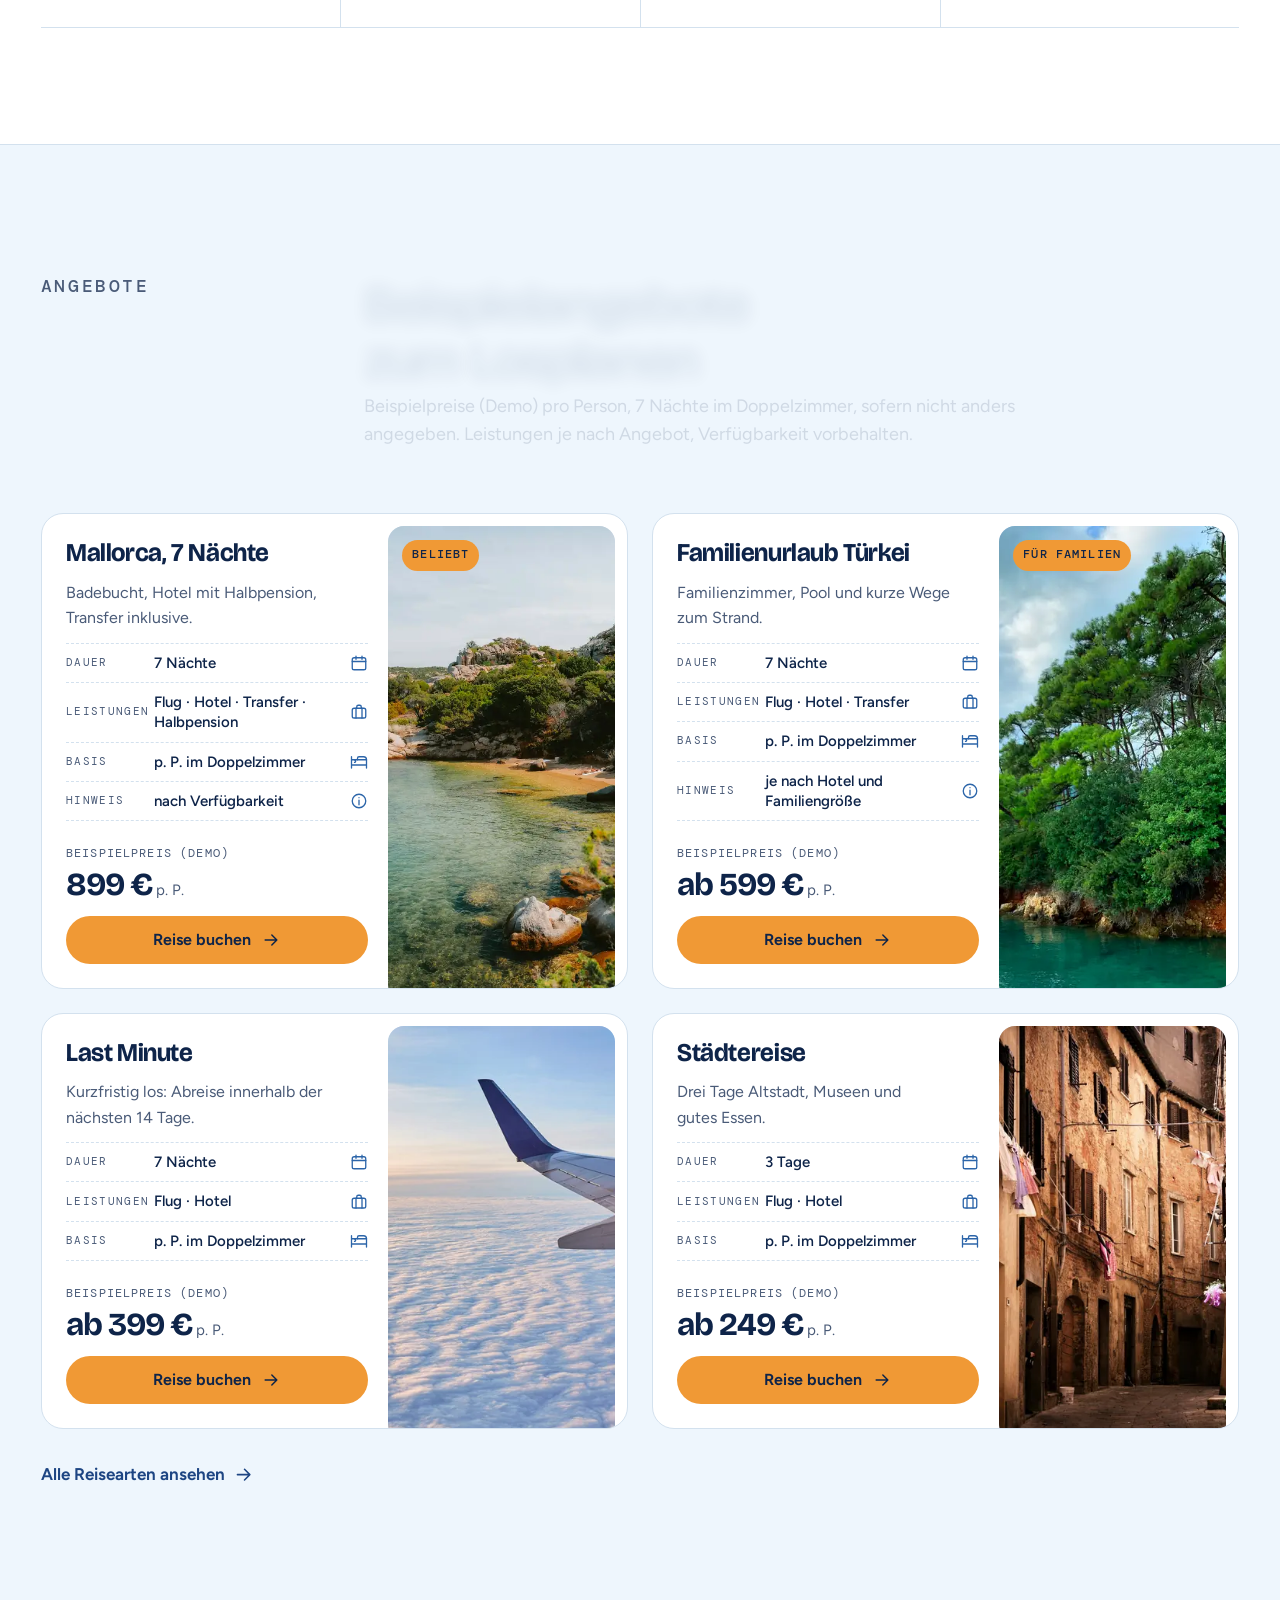
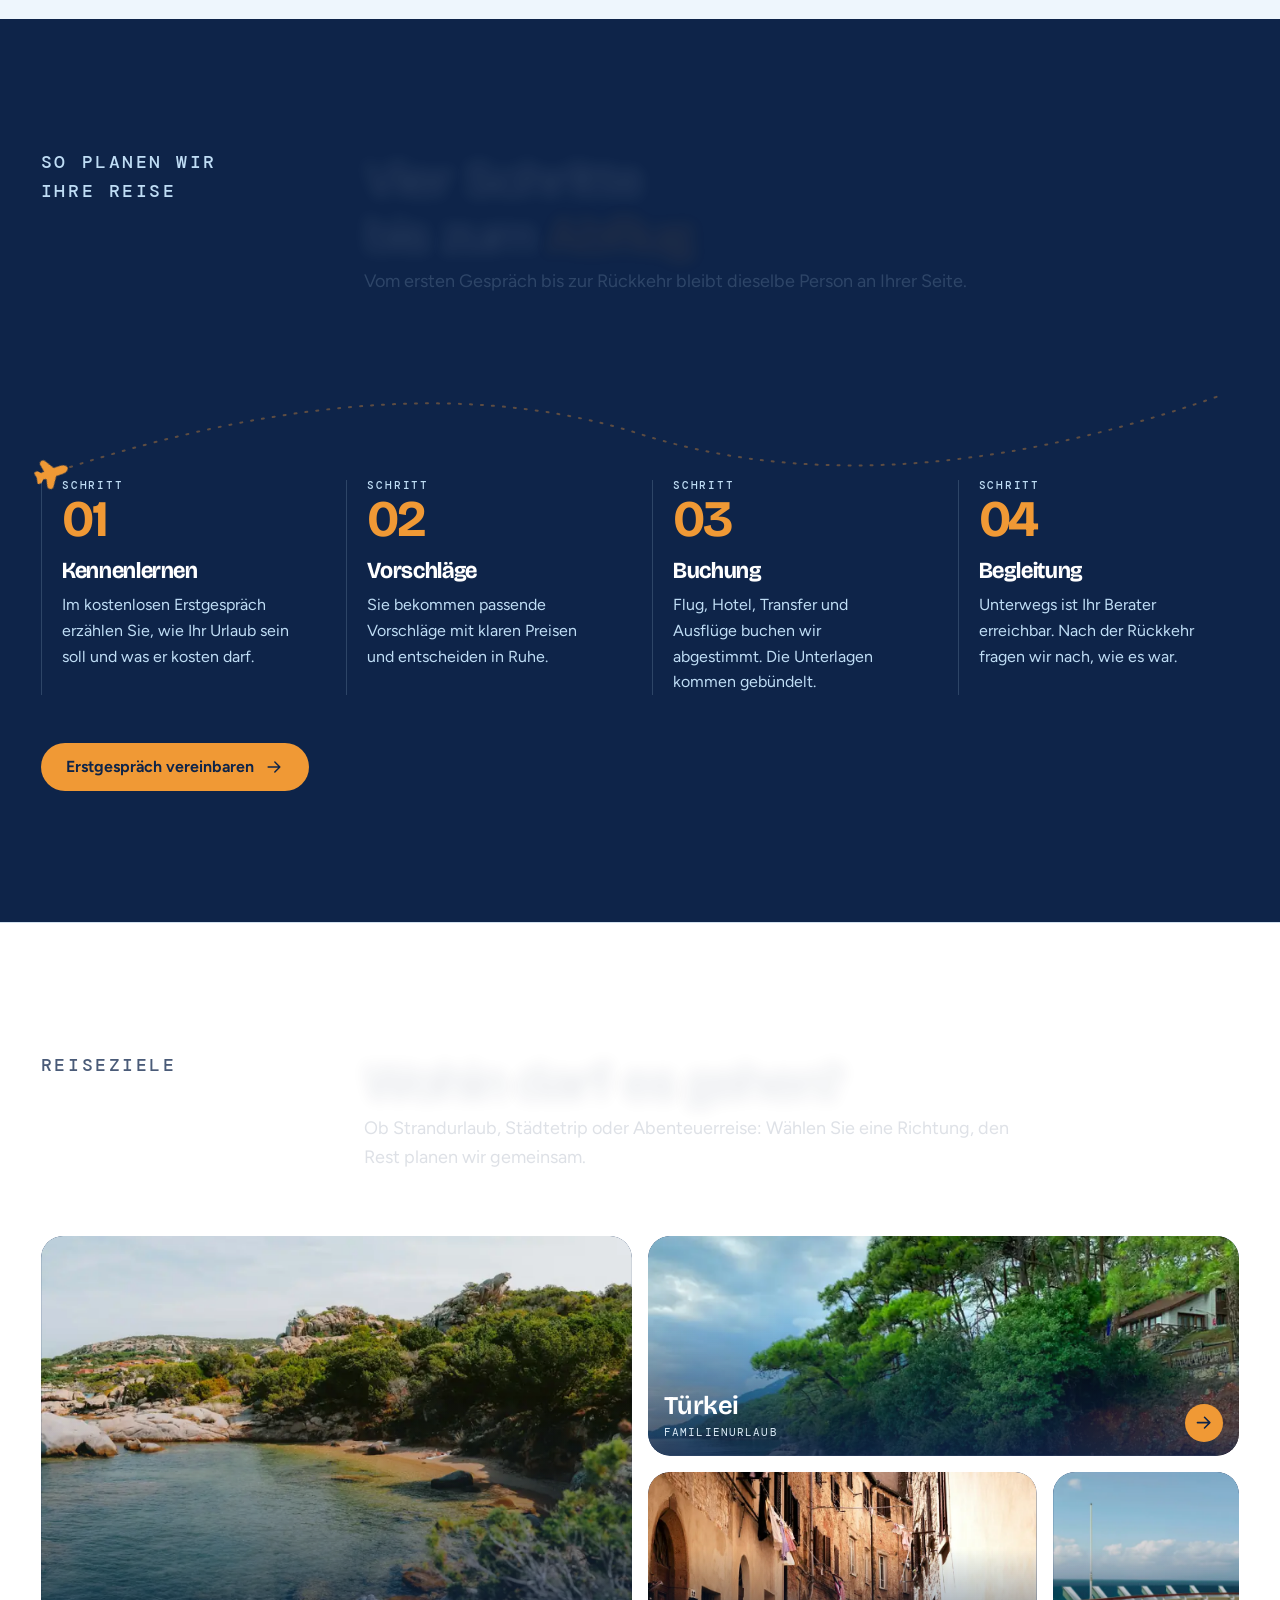
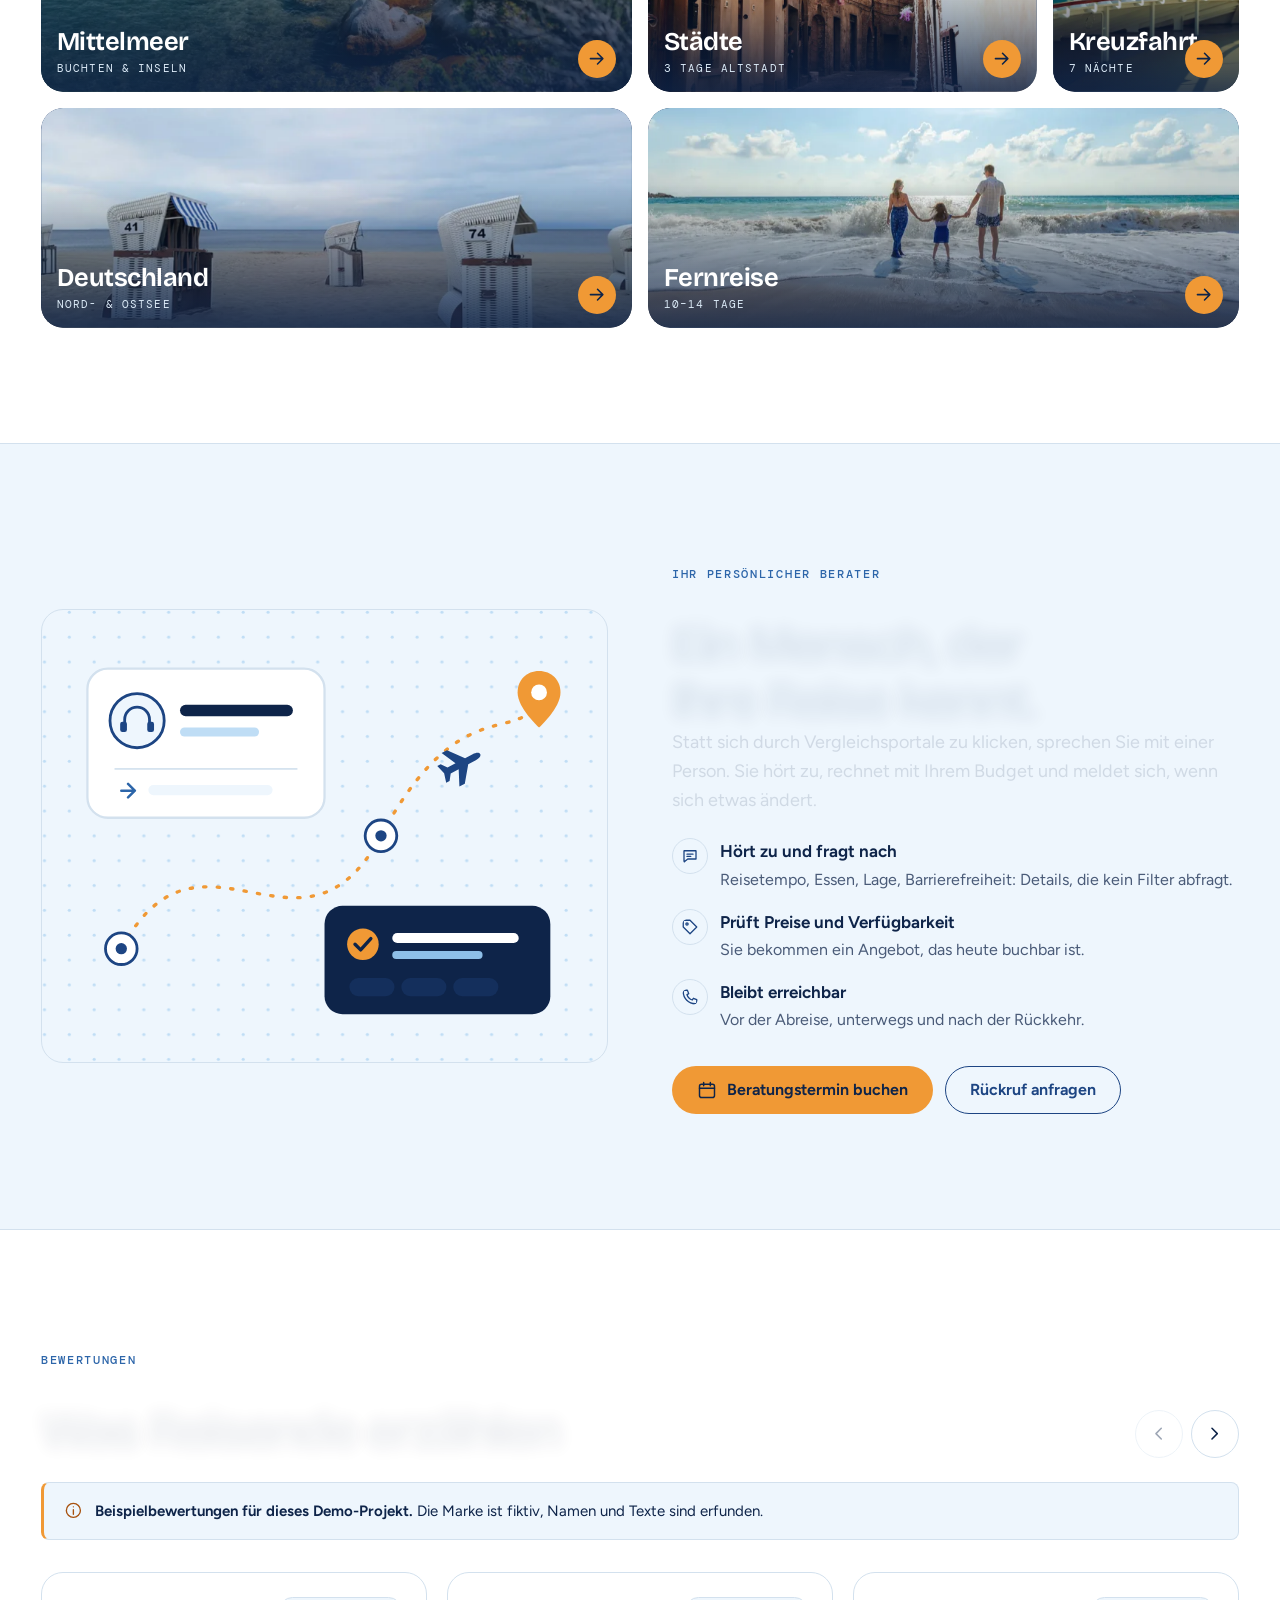
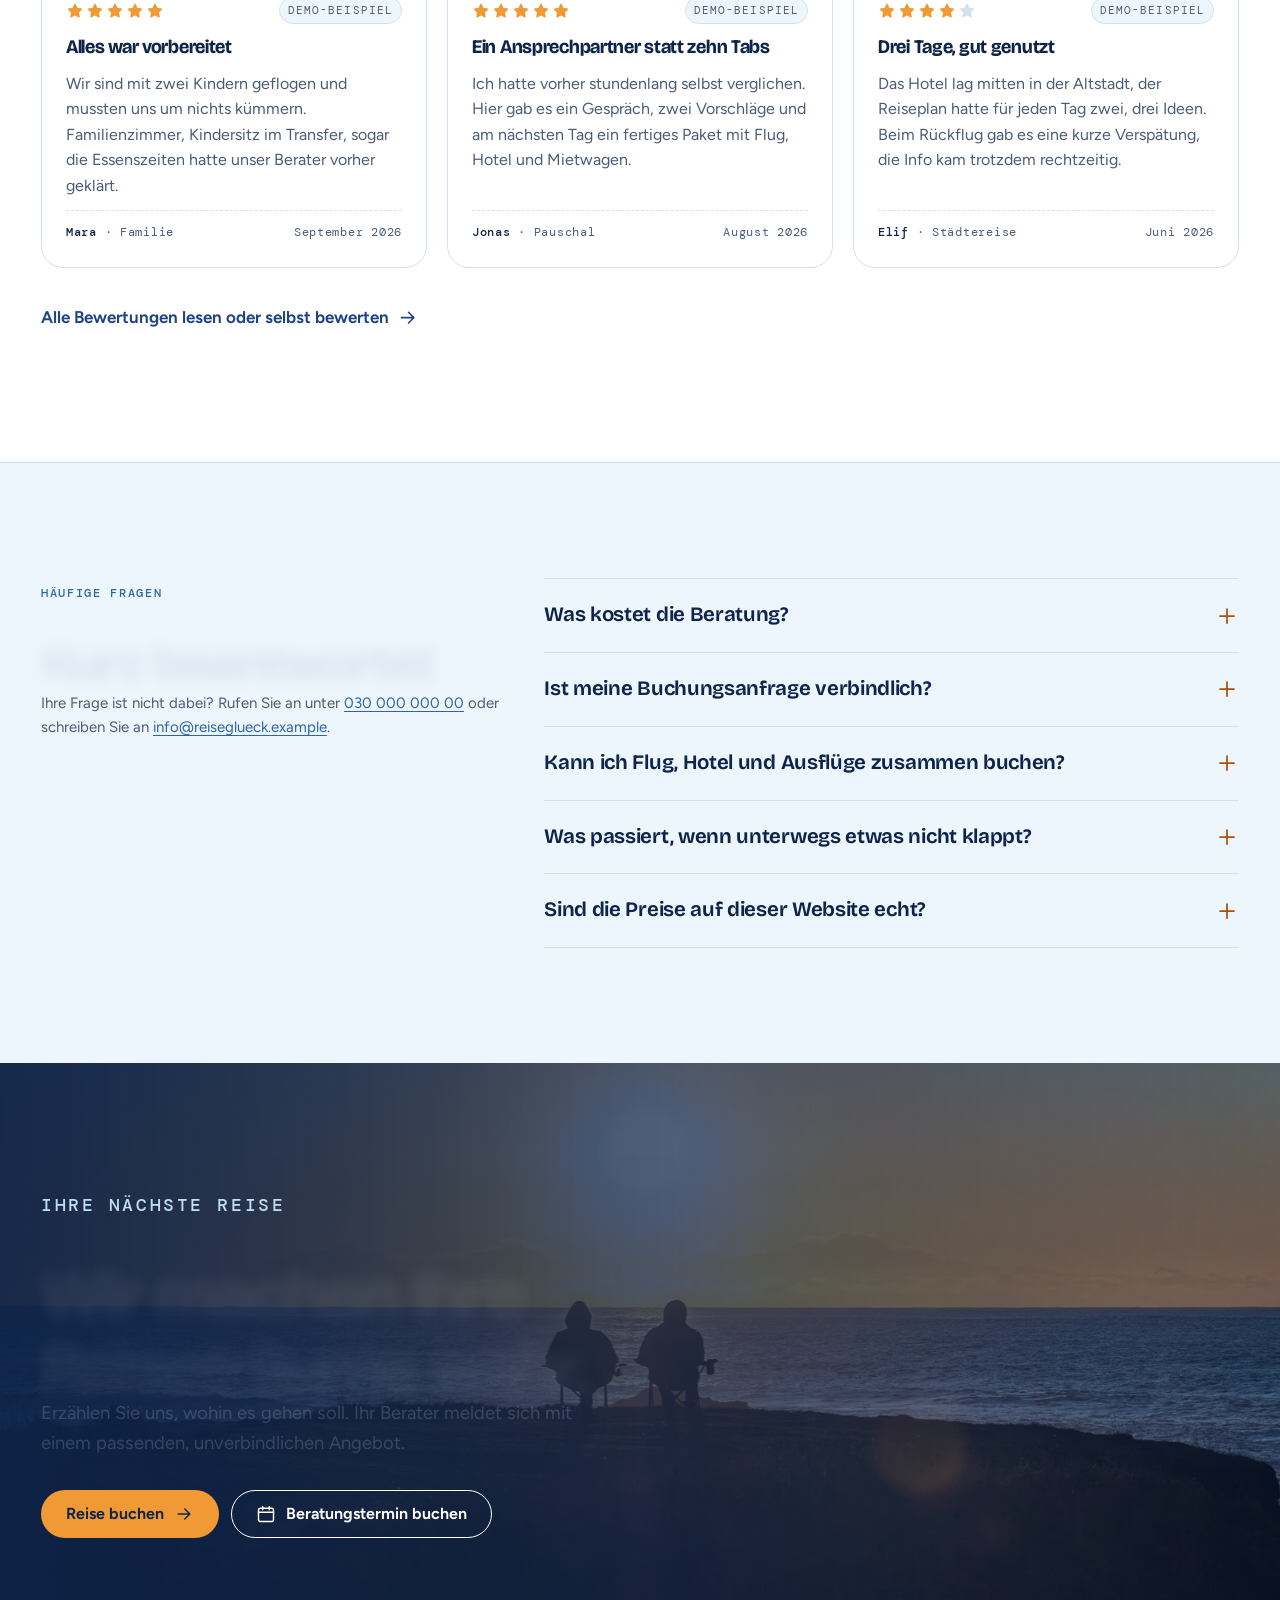
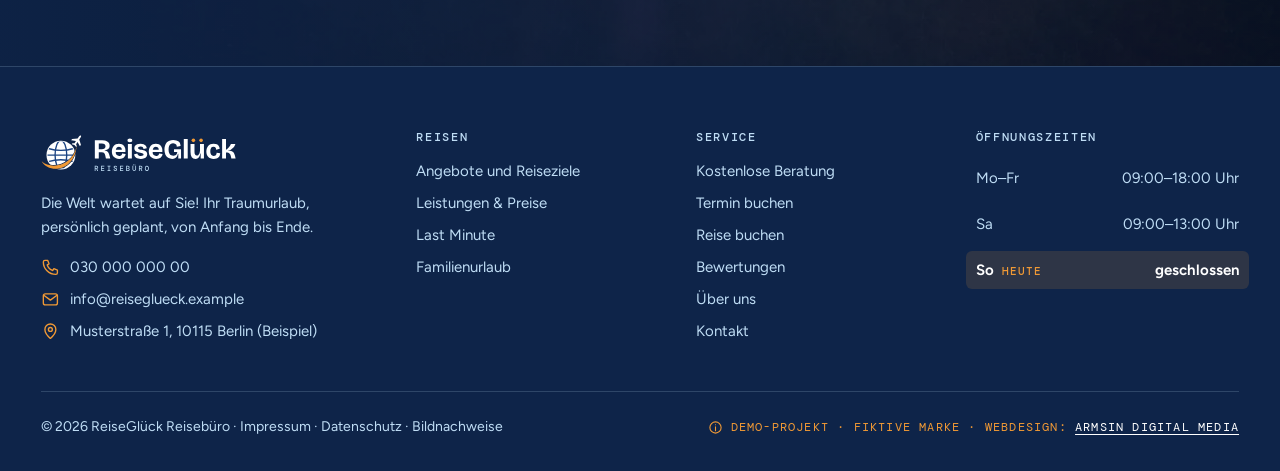
==== commit fbc2972e: "Footer: credit link to Armsin Digital Media Adds 'Webdesign: Armsin Digital Media' (link to https://" ====
--- a/index.html
+++ b/index.html
@@ -347,7 +347,7 @@
     </div>
     <div class="foot-bottom">
       <span>© <span data-year>2026</span> ReiseGlück Reisebüro · <a href="impressum">Impressum</a> · <a href="datenschutz">Datenschutz</a> · <a href="bildnachweise">Bildnachweise</a></span>
-      <span class="demo-flag"><svg class="i" aria-hidden="true"><use href="assets/icons.svg#info"/></svg>Demo-Projekt · fiktive Marke</span>
+      <span class="demo-flag"><svg class="i" aria-hidden="true"><use href="assets/icons.svg#info"/></svg><span>Demo-Projekt · fiktive Marke · Webdesign: <a href="https://armsin.de/">Armsin Digital Media</a></span></span>
     </div>
   </div>
 </footer>
--- a/assets/css/style.css
+++ b/assets/css/style.css
@@ -856,3 +856,4 @@
 }
 
 #more-cards { grid-template-columns: repeat(auto-fit, minmax(min(100%, 280px), 1fr)); }
+.foot-bottom .demo-flag a { color: var(--white); text-decoration: underline; text-underline-offset: 3px; }
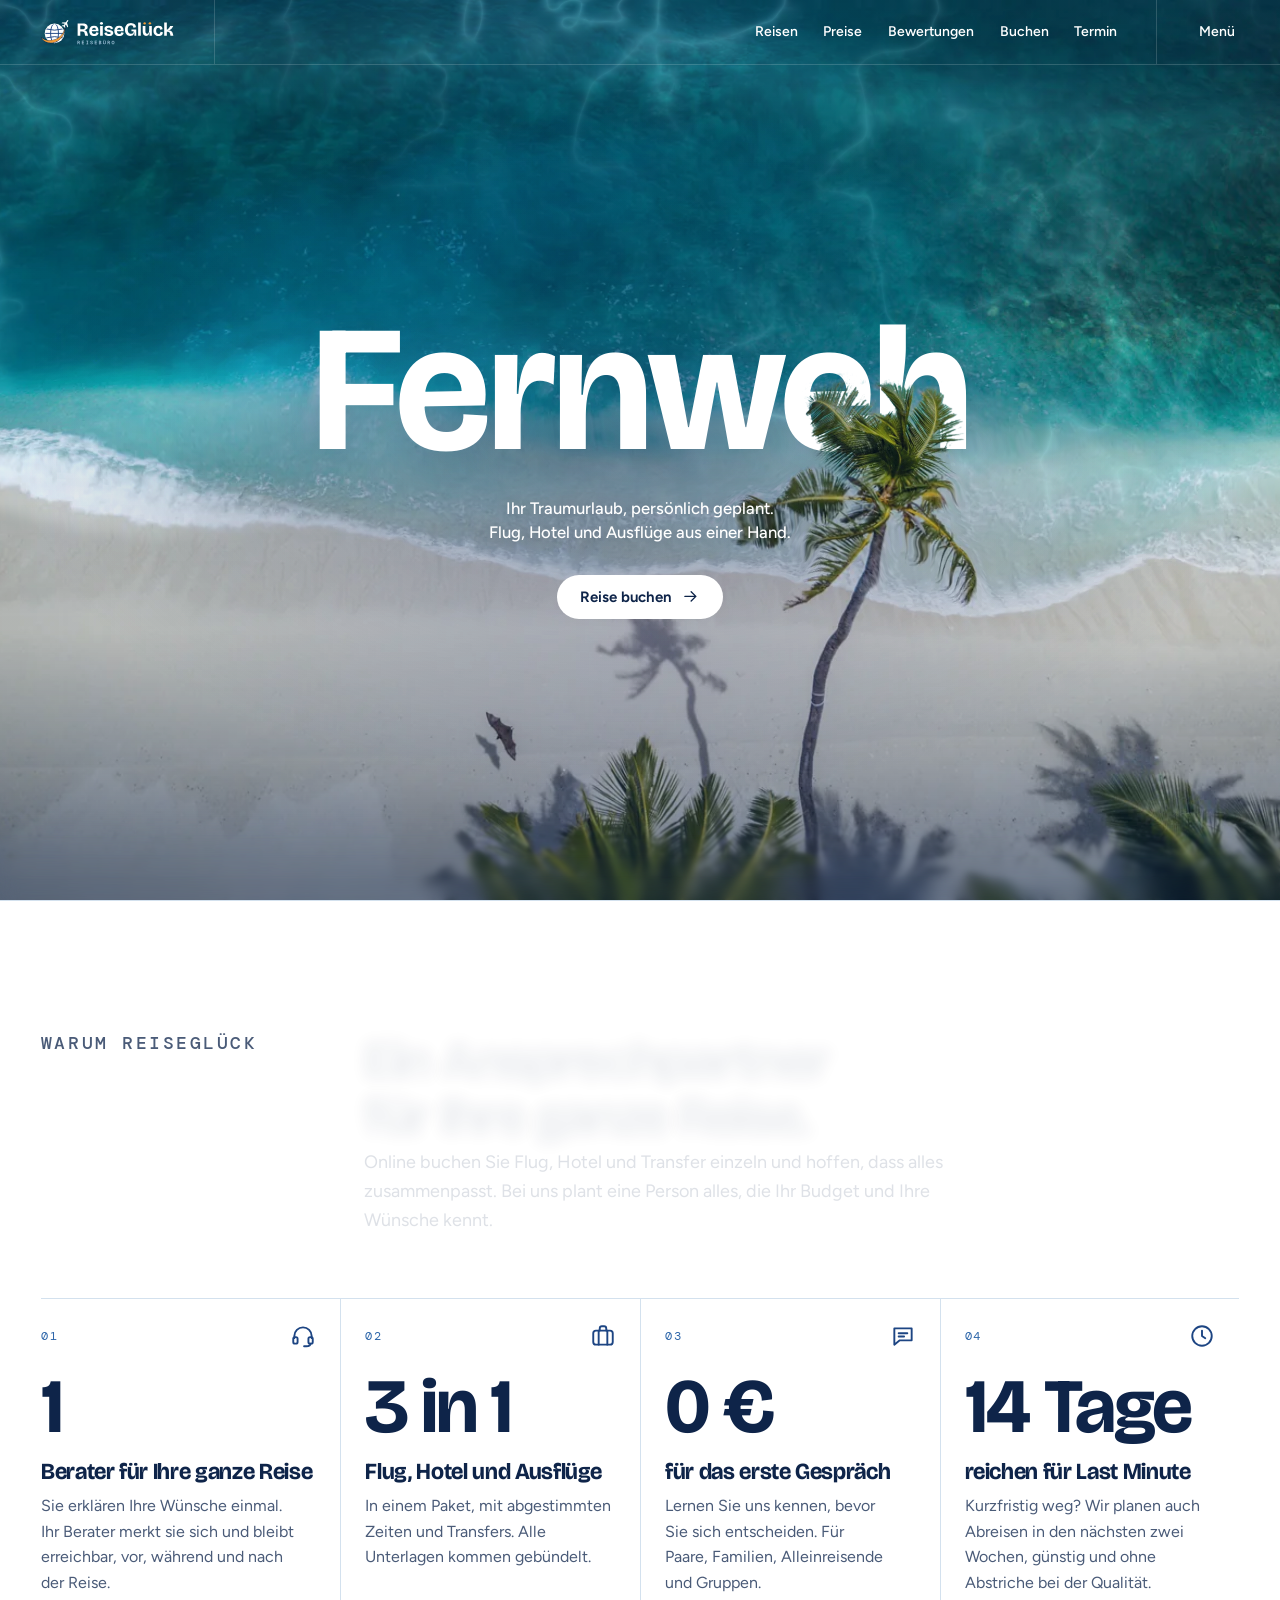
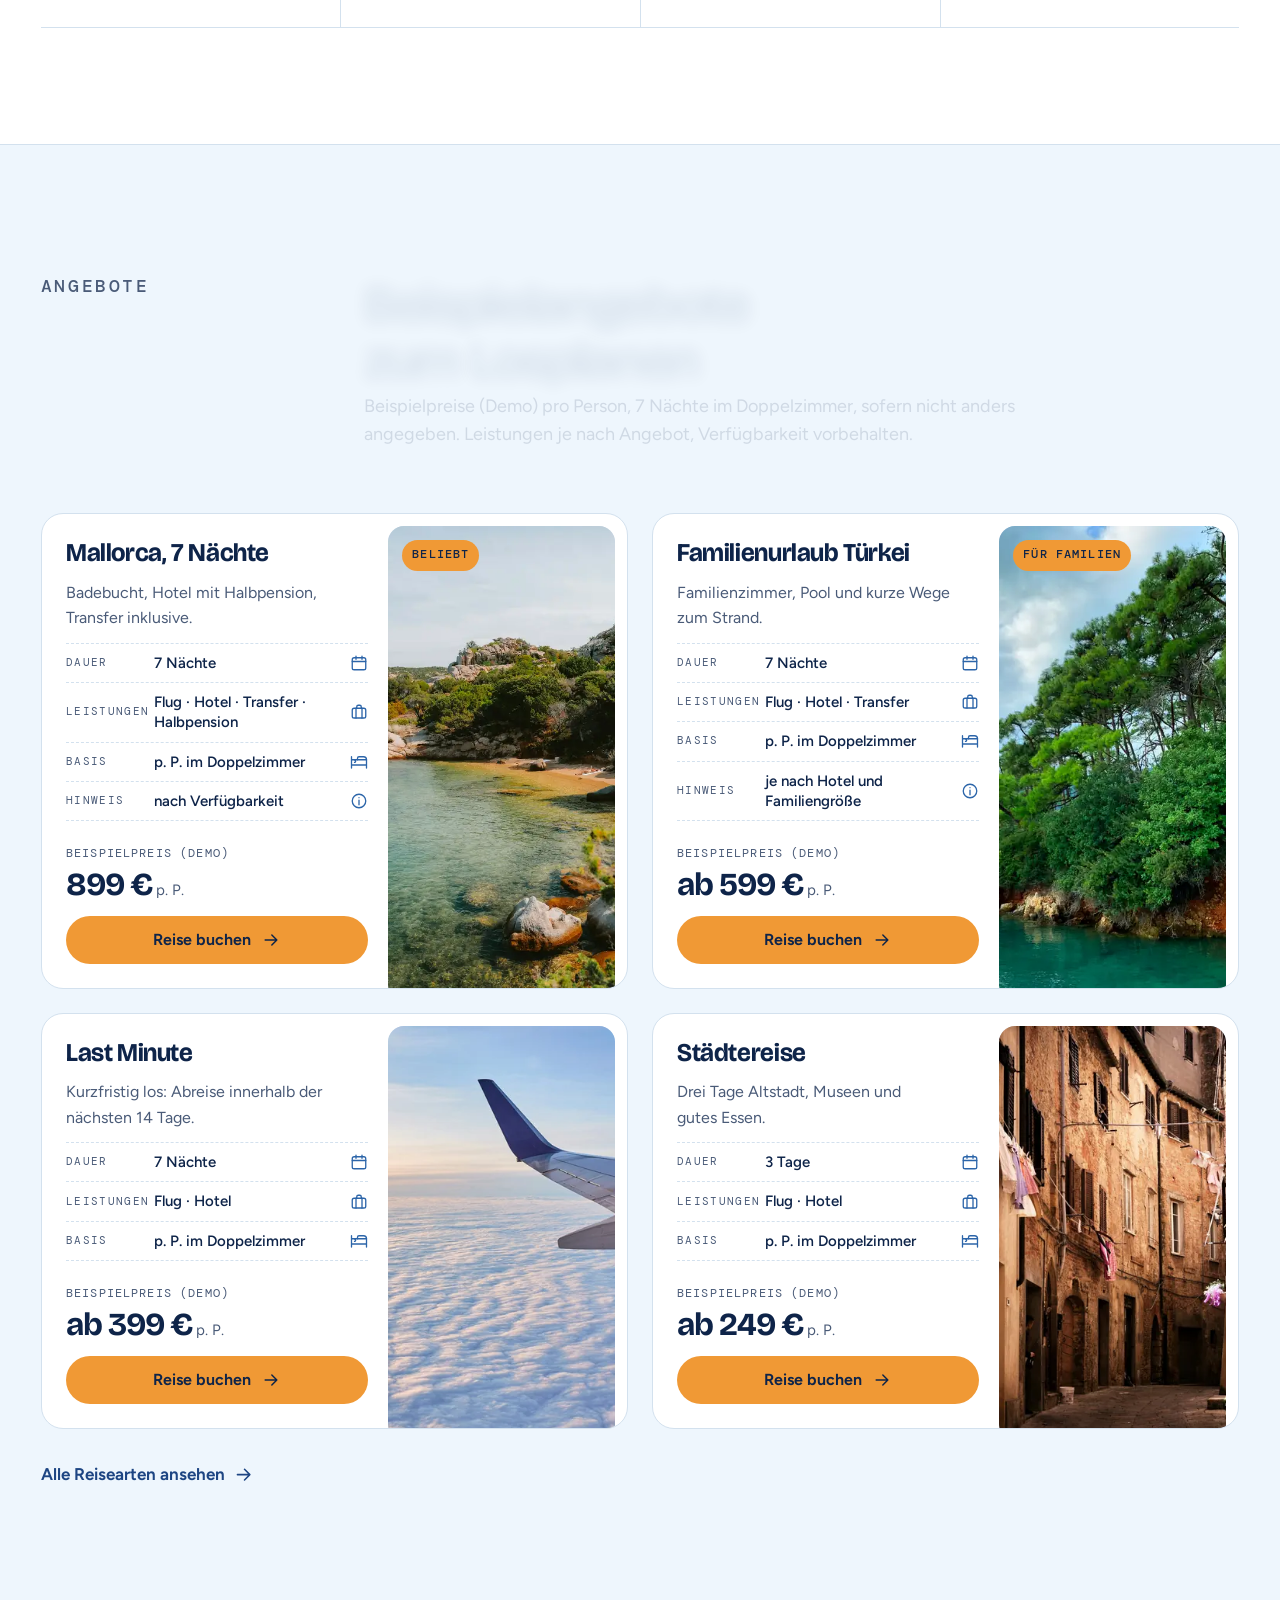
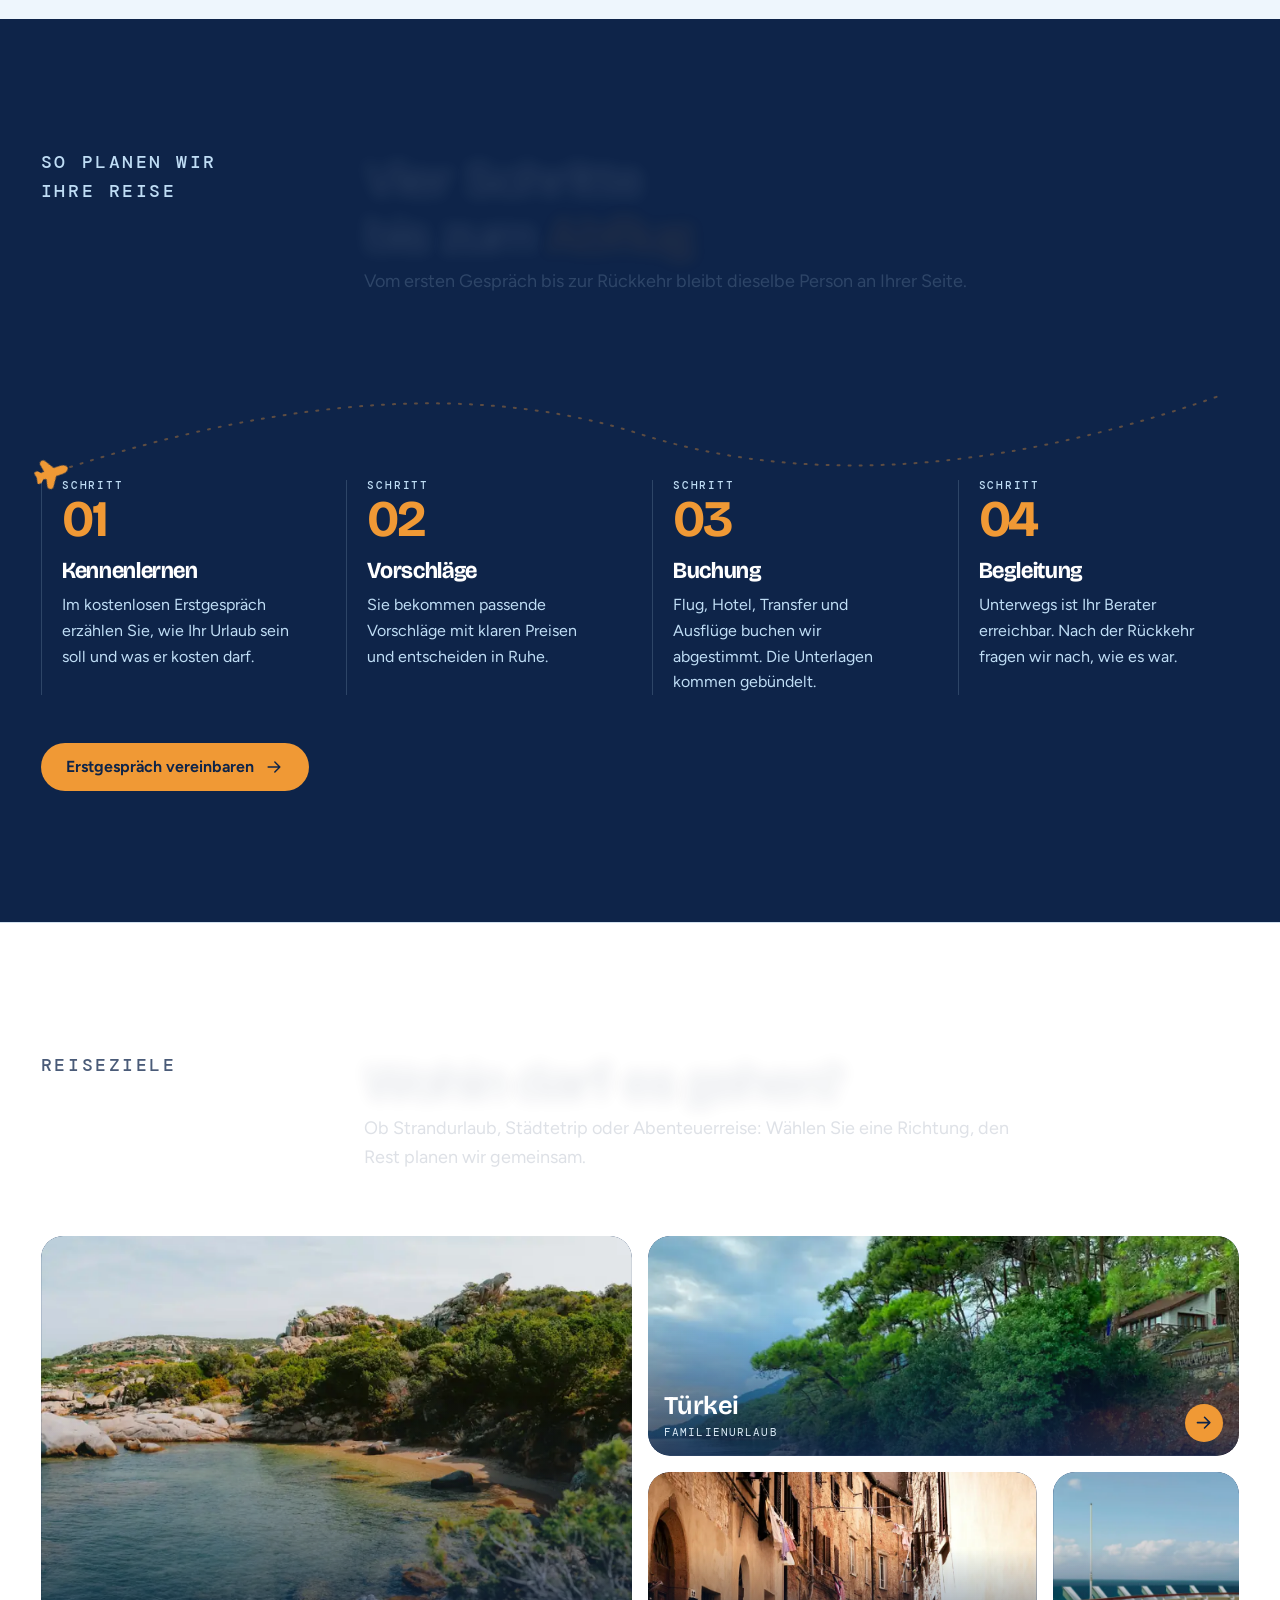
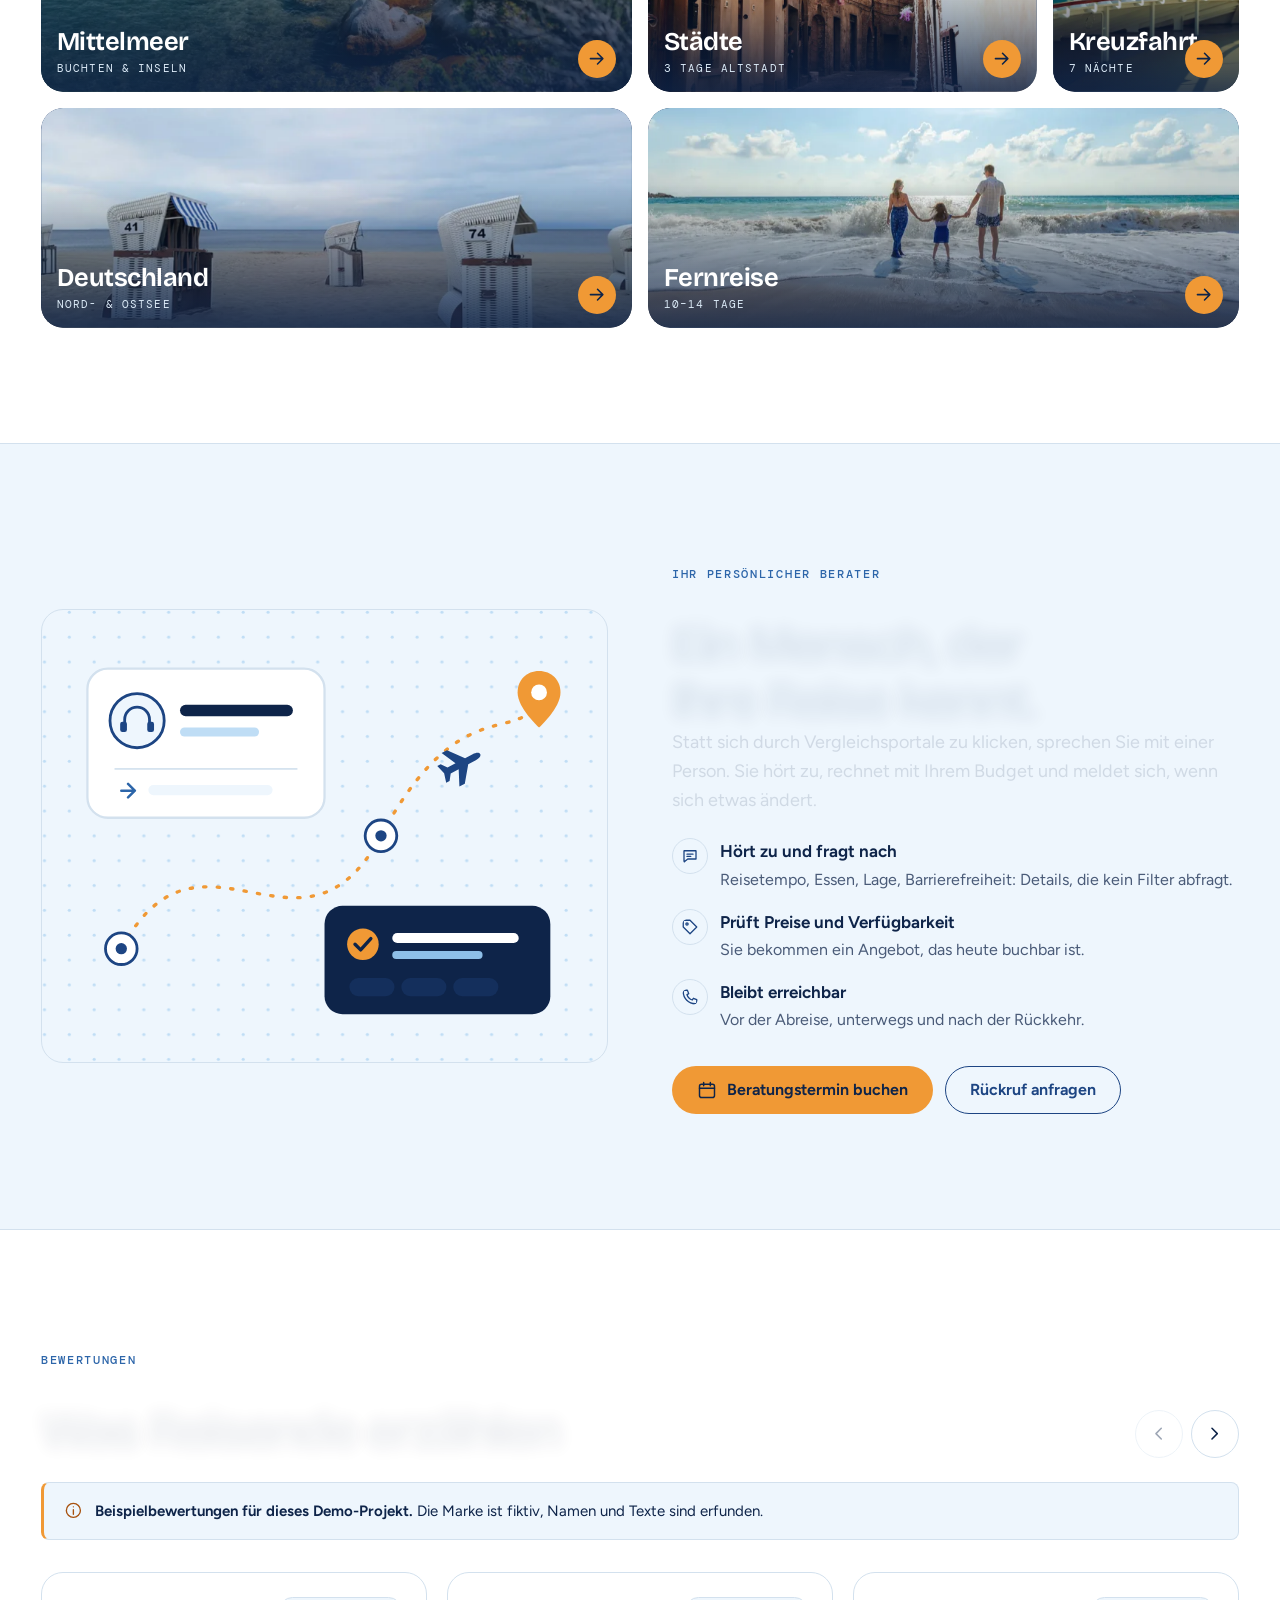
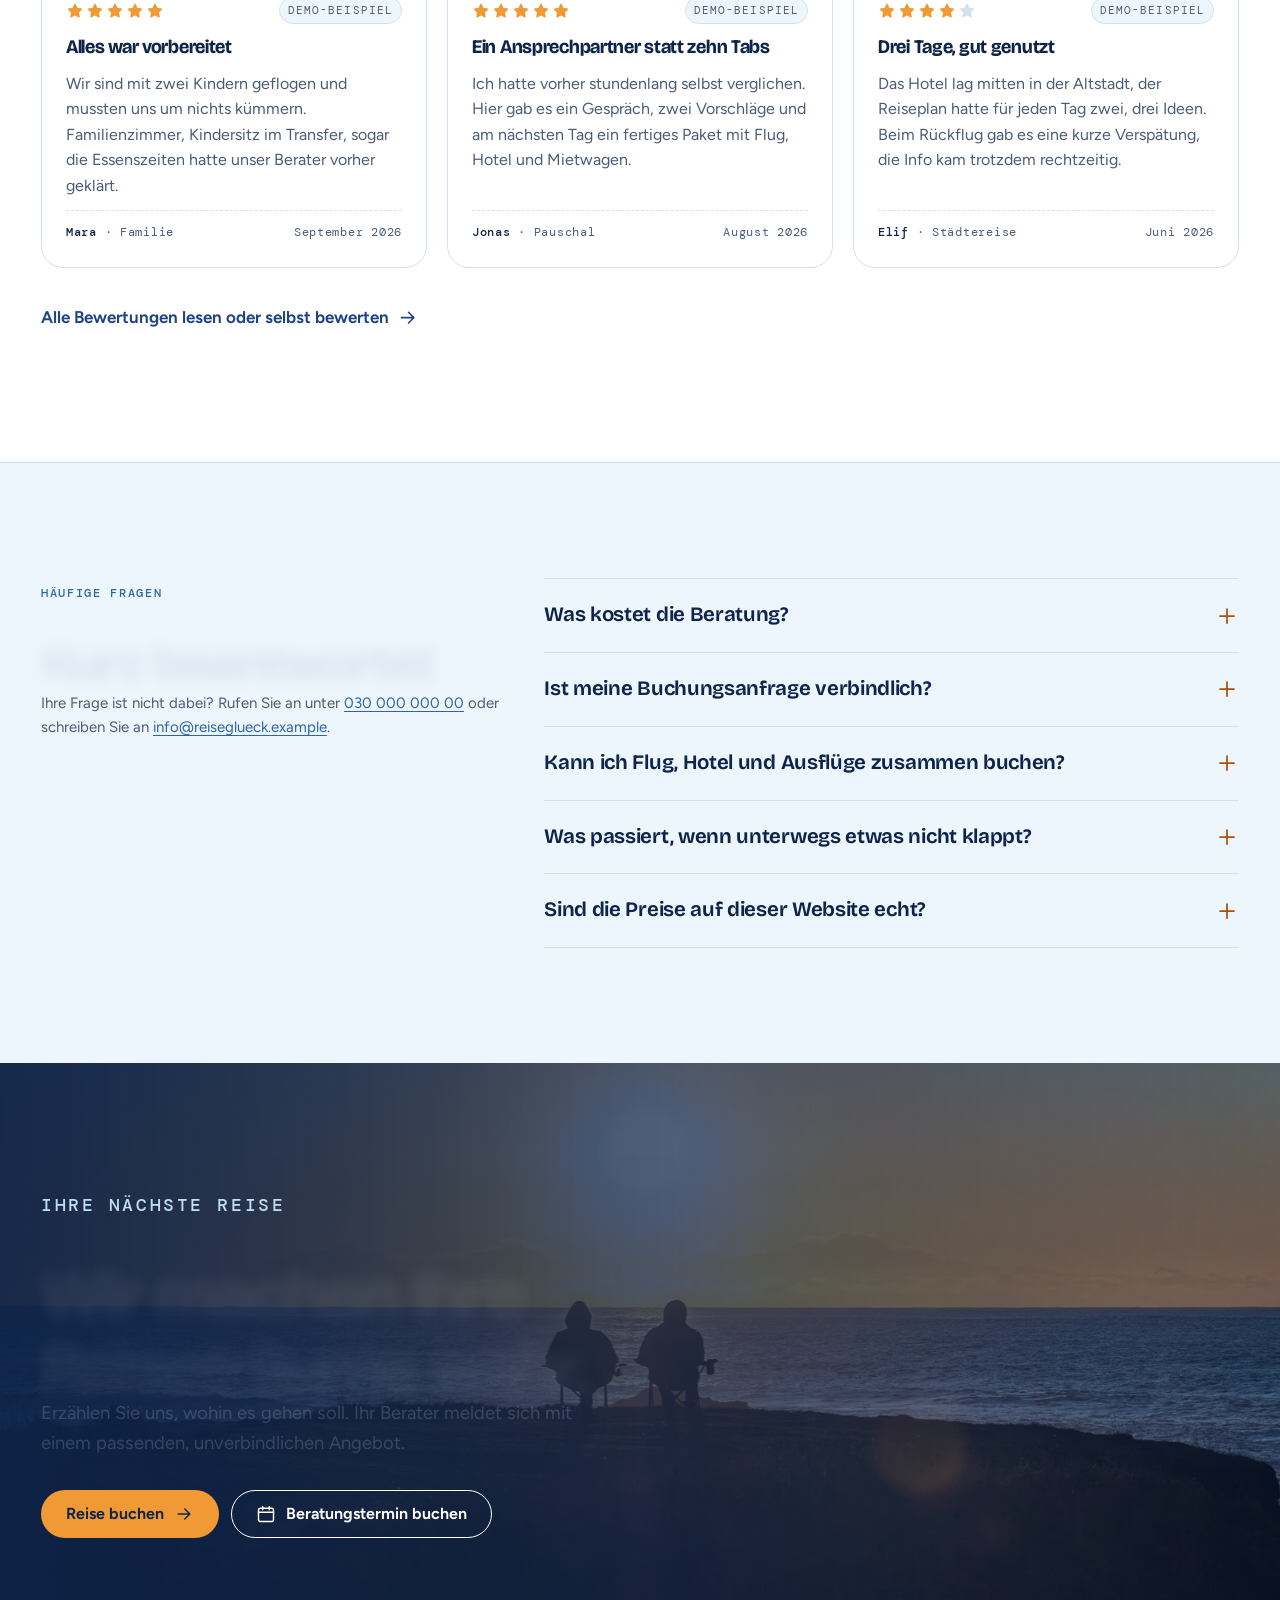
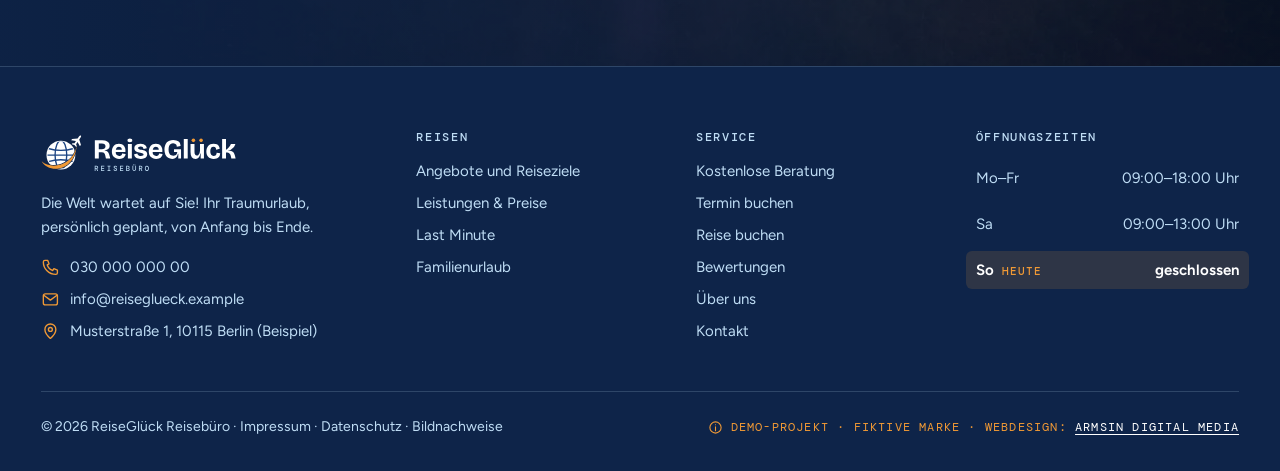
==== commit ef5238ca: "Start the hero water the moment the intro loader opens The water canvas used to wait for the photo's" ====
--- a/index.html
+++ b/index.html
@@ -18,7 +18,7 @@
 <link rel="preload" href="assets/fonts/bricolage-latin.woff2" as="font" type="font/woff2" crossorigin>
 <link rel="preload" href="assets/fonts/figtree-latin.woff2" as="font" type="font/woff2" crossorigin>
 <link rel="preload" as="image" href="assets/img/strand-palmen-1200.webp?v=2" imagesrcset="assets/img/strand-palmen-1200.webp?v=2 1200w, assets/img/strand-palmen-2400.webp?v=2 2400w, assets/img/strand-palmen-3840.webp?v=2 3840w" imagesizes="(max-aspect-ratio: 1449/1000) 145vh, 100vw" fetchpriority="high">
-<link rel="stylesheet" href="assets/css/style.css?v=29">
+<link rel="stylesheet" href="assets/css/style.css?v=30">
 <link rel="stylesheet" href="assets/css/loader.css?v=2">
 <script>try{if(!matchMedia("(prefers-reduced-motion: reduce)").matches&&!sessionStorage.getItem("rg-intro")&&!location.hash)document.documentElement.className+=" intro intro-run"}catch(e){}</script>
 <script type="application/ld+json">
@@ -358,7 +358,7 @@
 <script src="assets/js/reviews.js?v=23" defer></script>
 <script src="assets/js/water-title.js?v=31" defer></script>
 <script src="assets/js/loader.js?v=2" defer></script>
-<script src="assets/js/hero-water.js?v=4" defer></script>
+<script src="assets/js/hero-water.js?v=5" defer></script>
 <script src="assets/js/hero-palm.js?v=1" defer></script>
 <script src="assets/js/motion.js?v=24" defer></script>
 </body>
--- a/assets/css/style.css
+++ b/assets/css/style.css
@@ -723,7 +723,7 @@
   .js h2[data-reveal], .js p[data-reveal], .js li.step[data-reveal], .js li.stat[data-reveal] { filter: blur(10px); }
   .js h2[data-reveal].is-in, .js p[data-reveal].is-in, .js li.step[data-reveal].is-in, .js li.stat[data-reveal].is-in { filter: none; }
   .js .hero [data-hero] { opacity: 0; transform: translateY(28px); filter: blur(10px); animation: hero-in 1.2s var(--ease-expo) forwards; animation-delay: calc(var(--d, 0) * 140ms + 450ms); }
-  .js .hero-media img, .js .hero-palm-zoom { animation: hero-zoom 2.8s var(--ease-expo) both; }
+  .js .hero-media img, .js .hero-palm-zoom, .js .hero-water { animation: hero-zoom 2.8s var(--ease-expo) both; }
 
   /* image reveals: frame opens, photo settles from a slight zoom */
   .js .dest[data-reveal] { opacity: 1; transform: none; clip-path: inset(14% 10% 0 10% round var(--r-lg)); transition: clip-path 1.3s var(--ease-expo); transition-delay: calc(var(--d, 0) * 90ms); }
